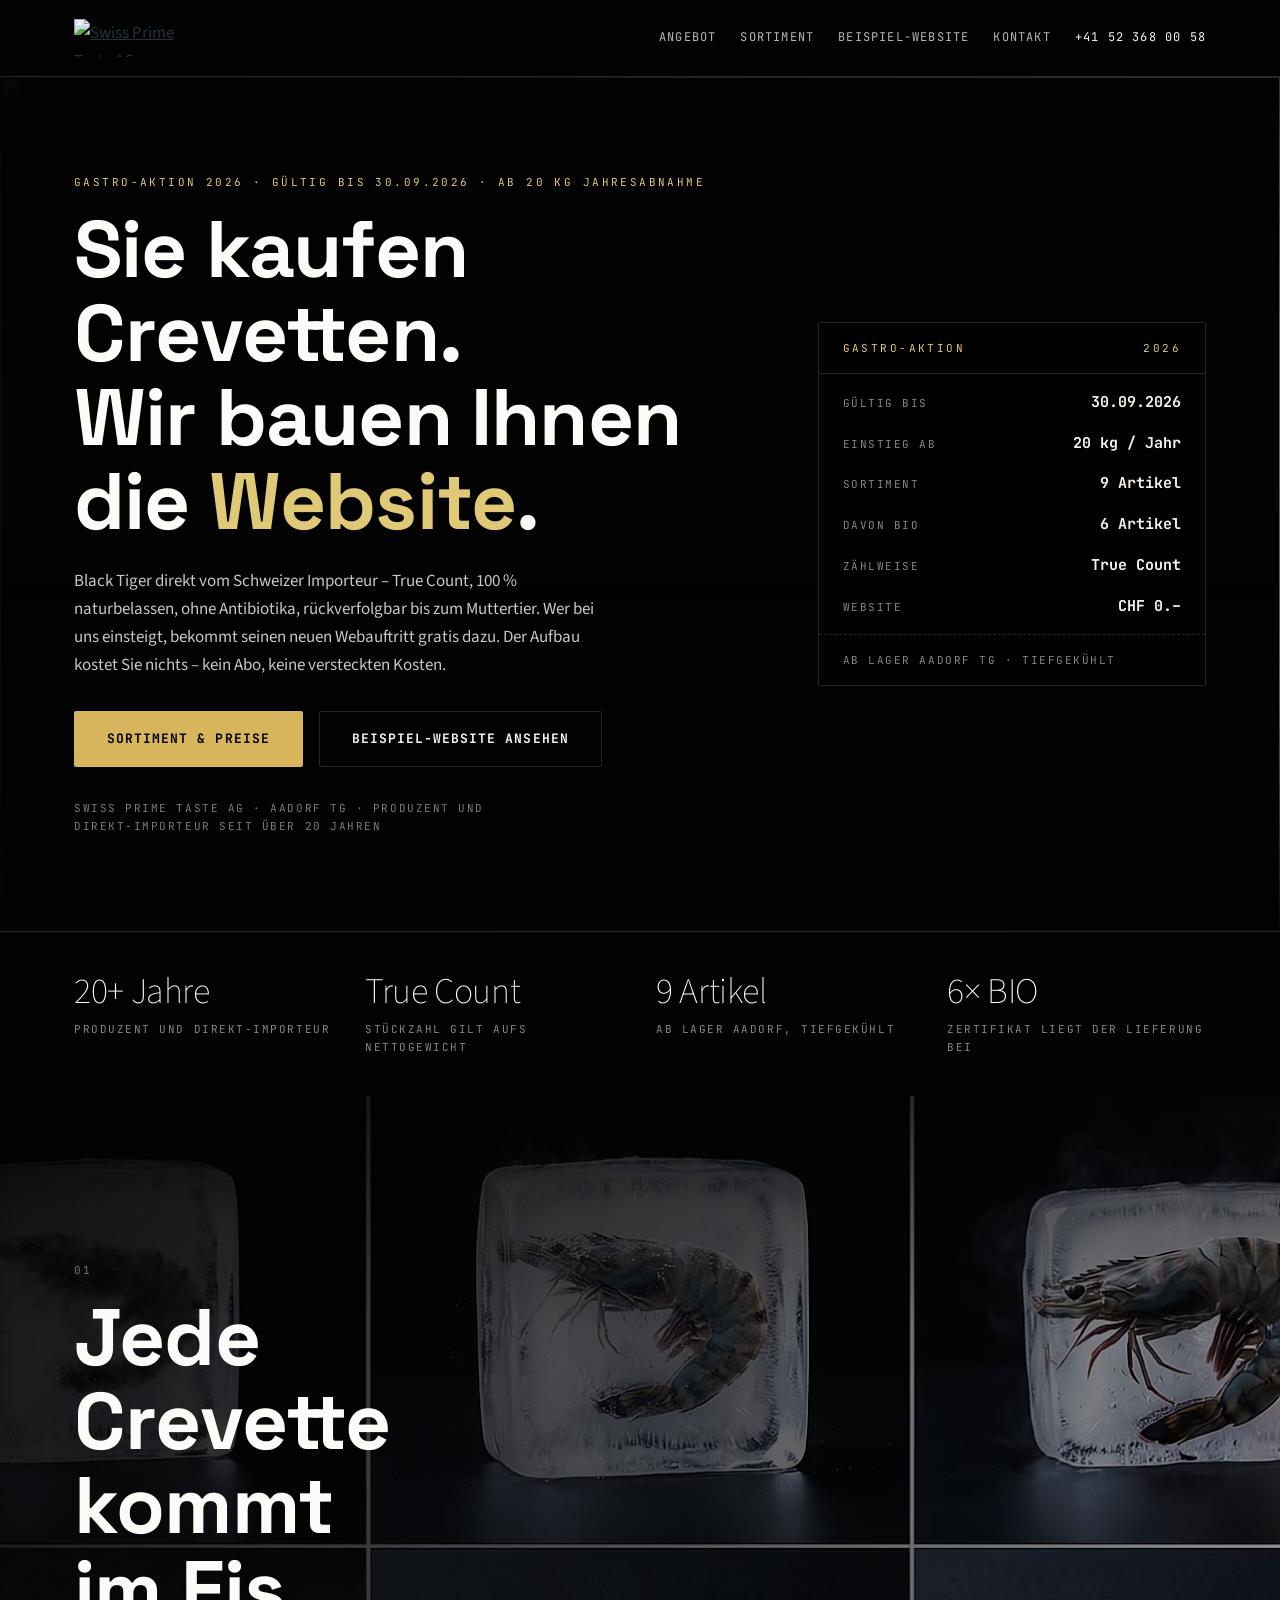
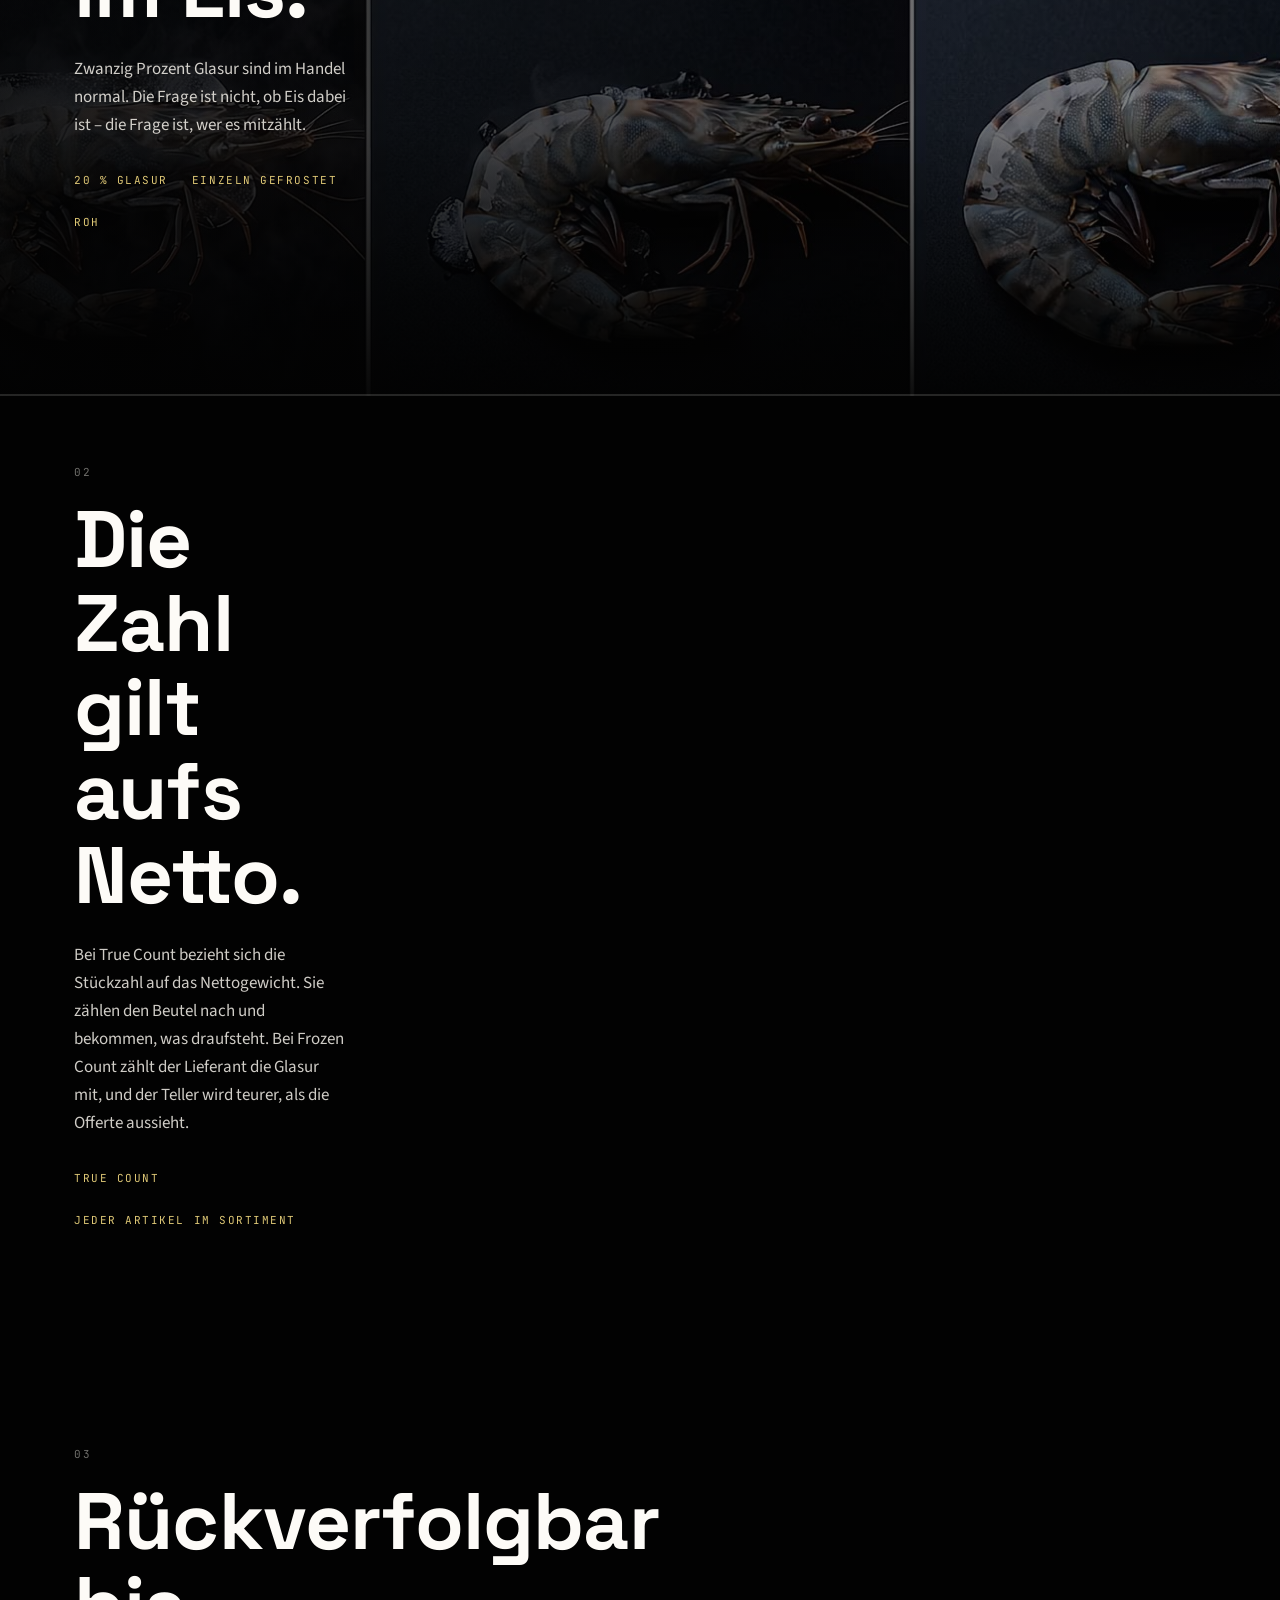
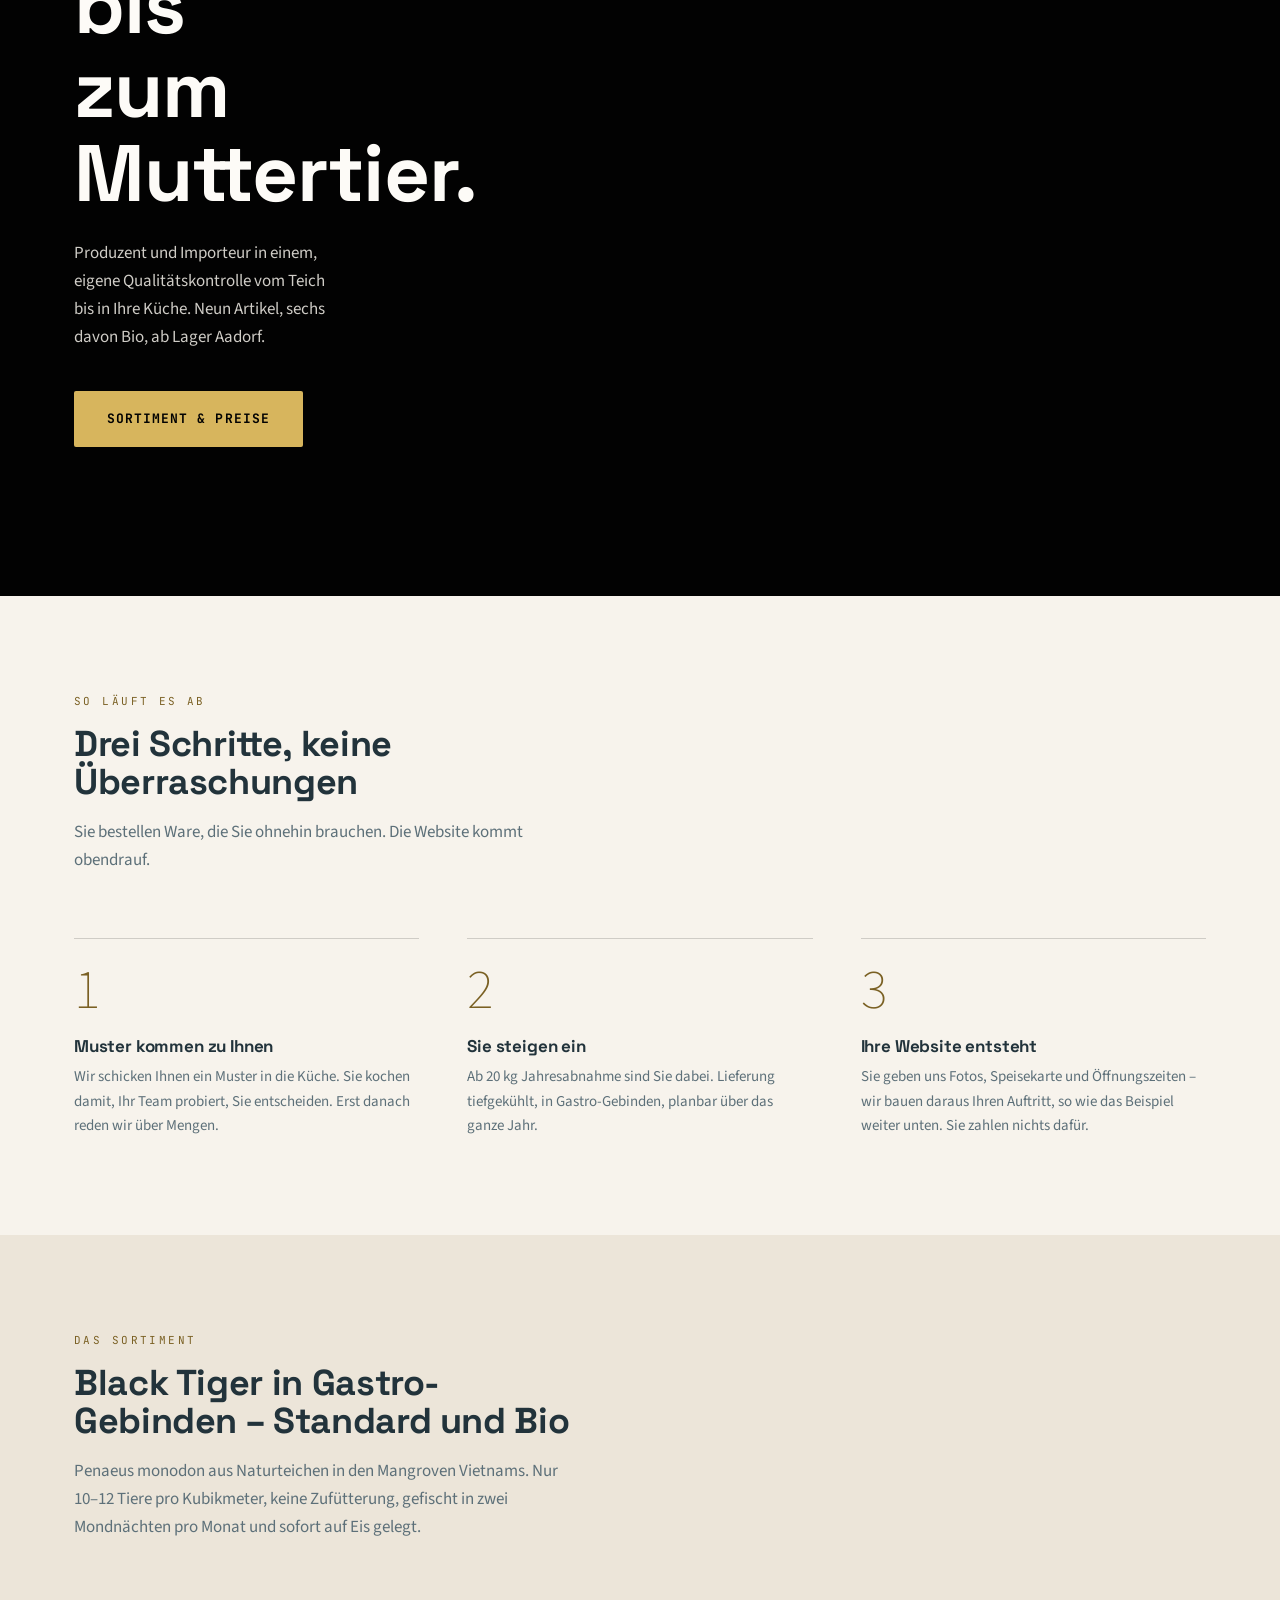
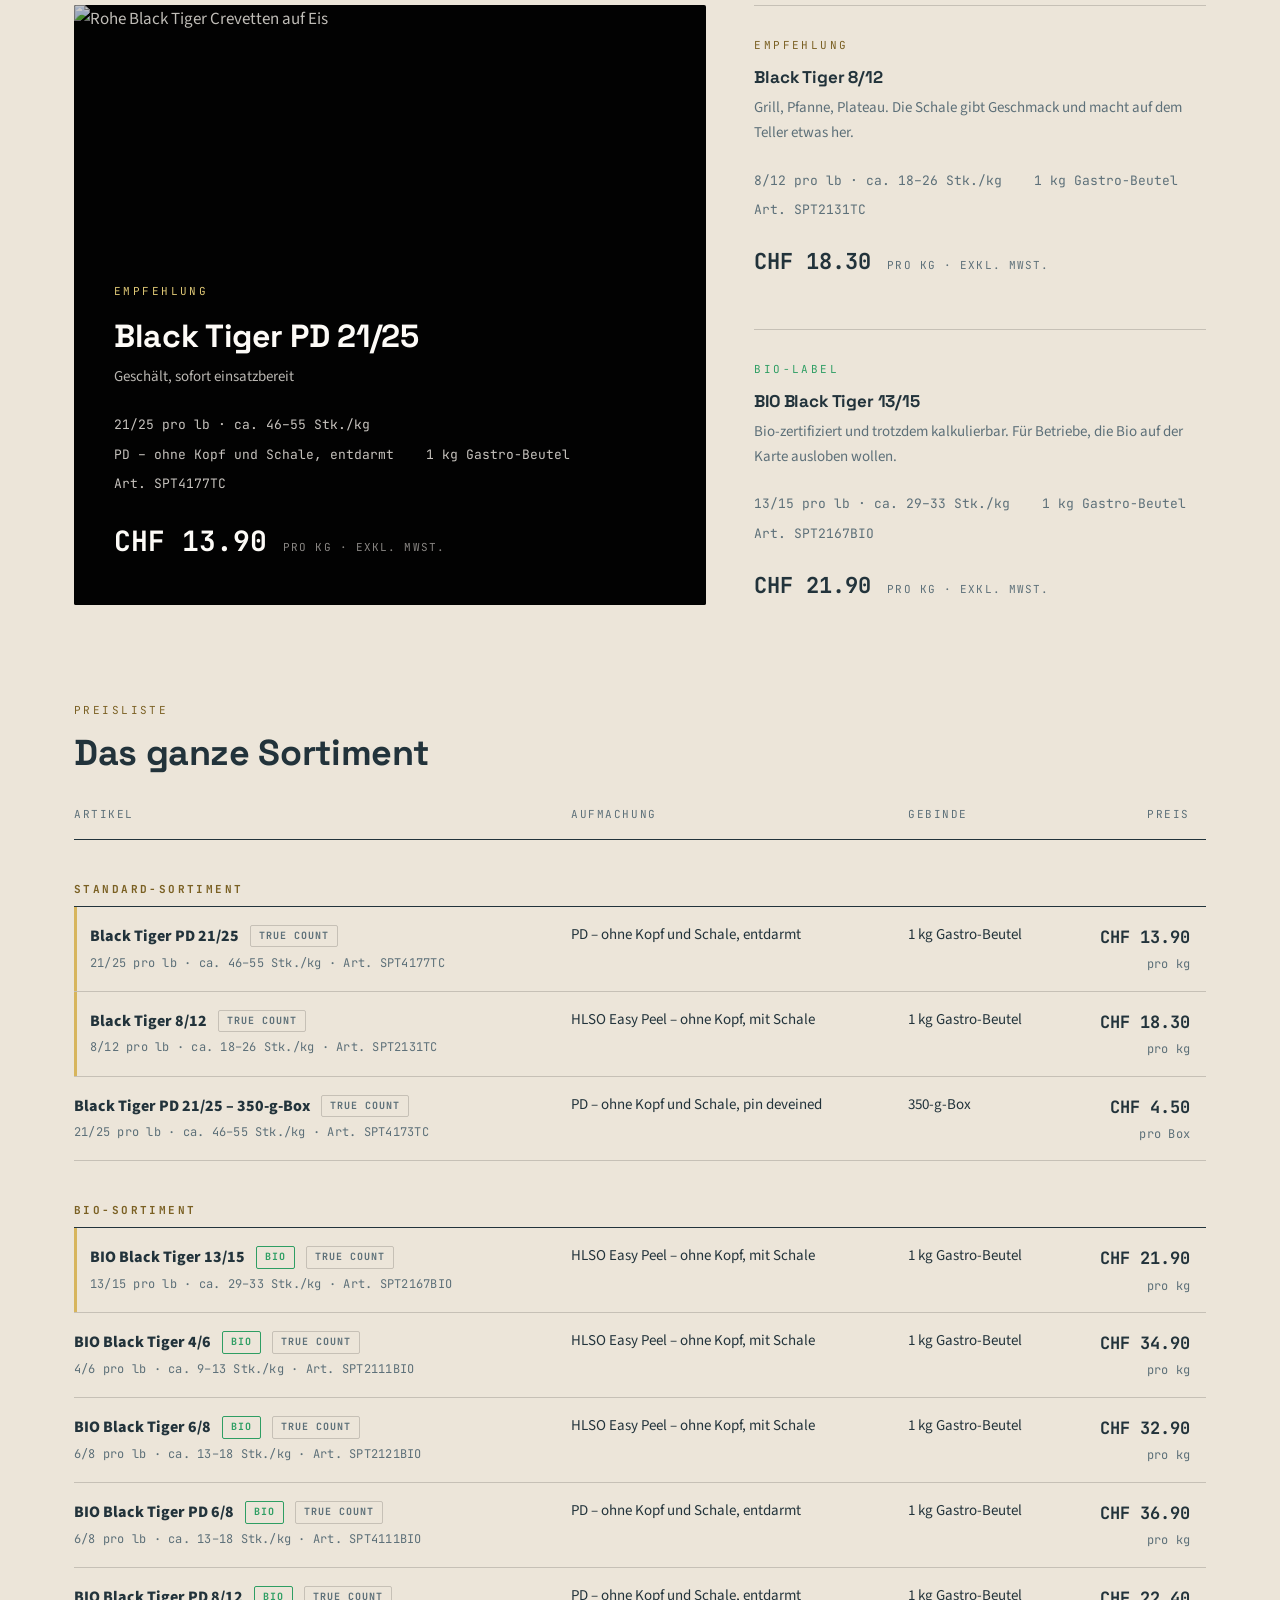
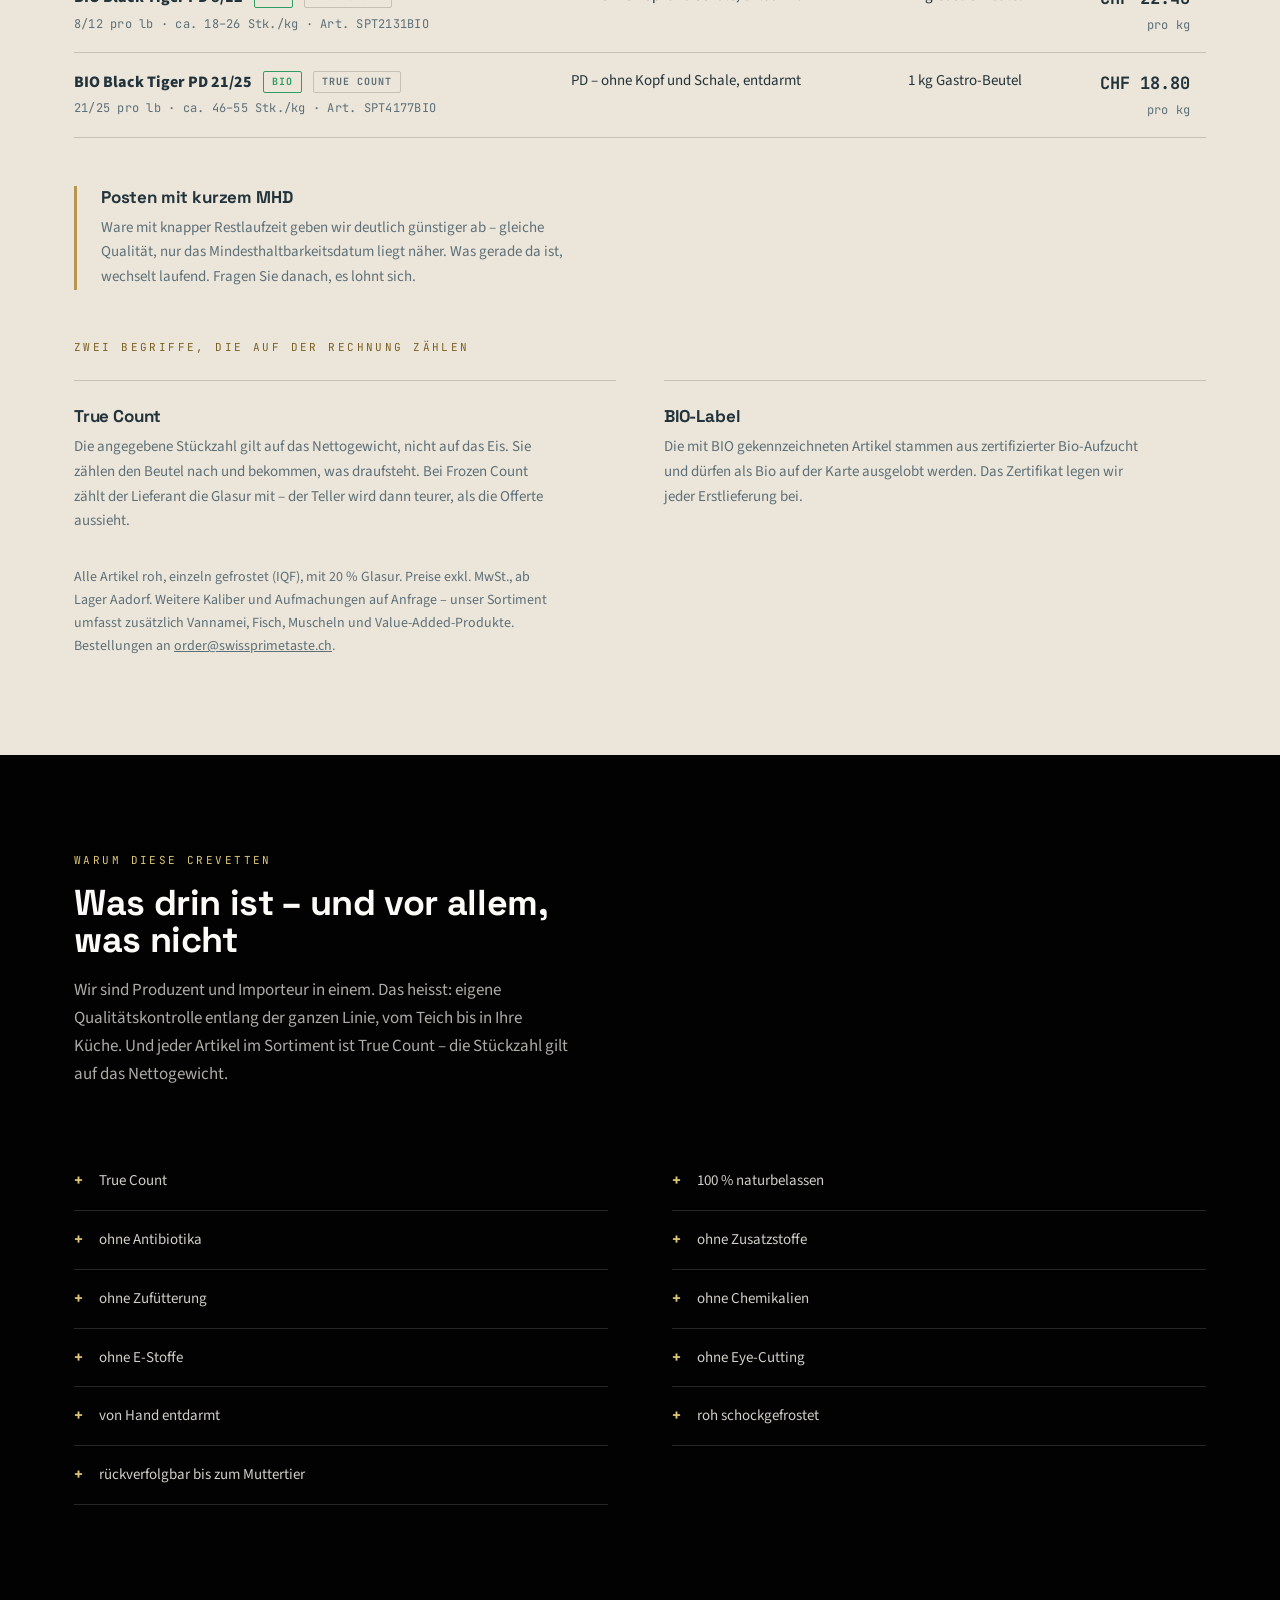
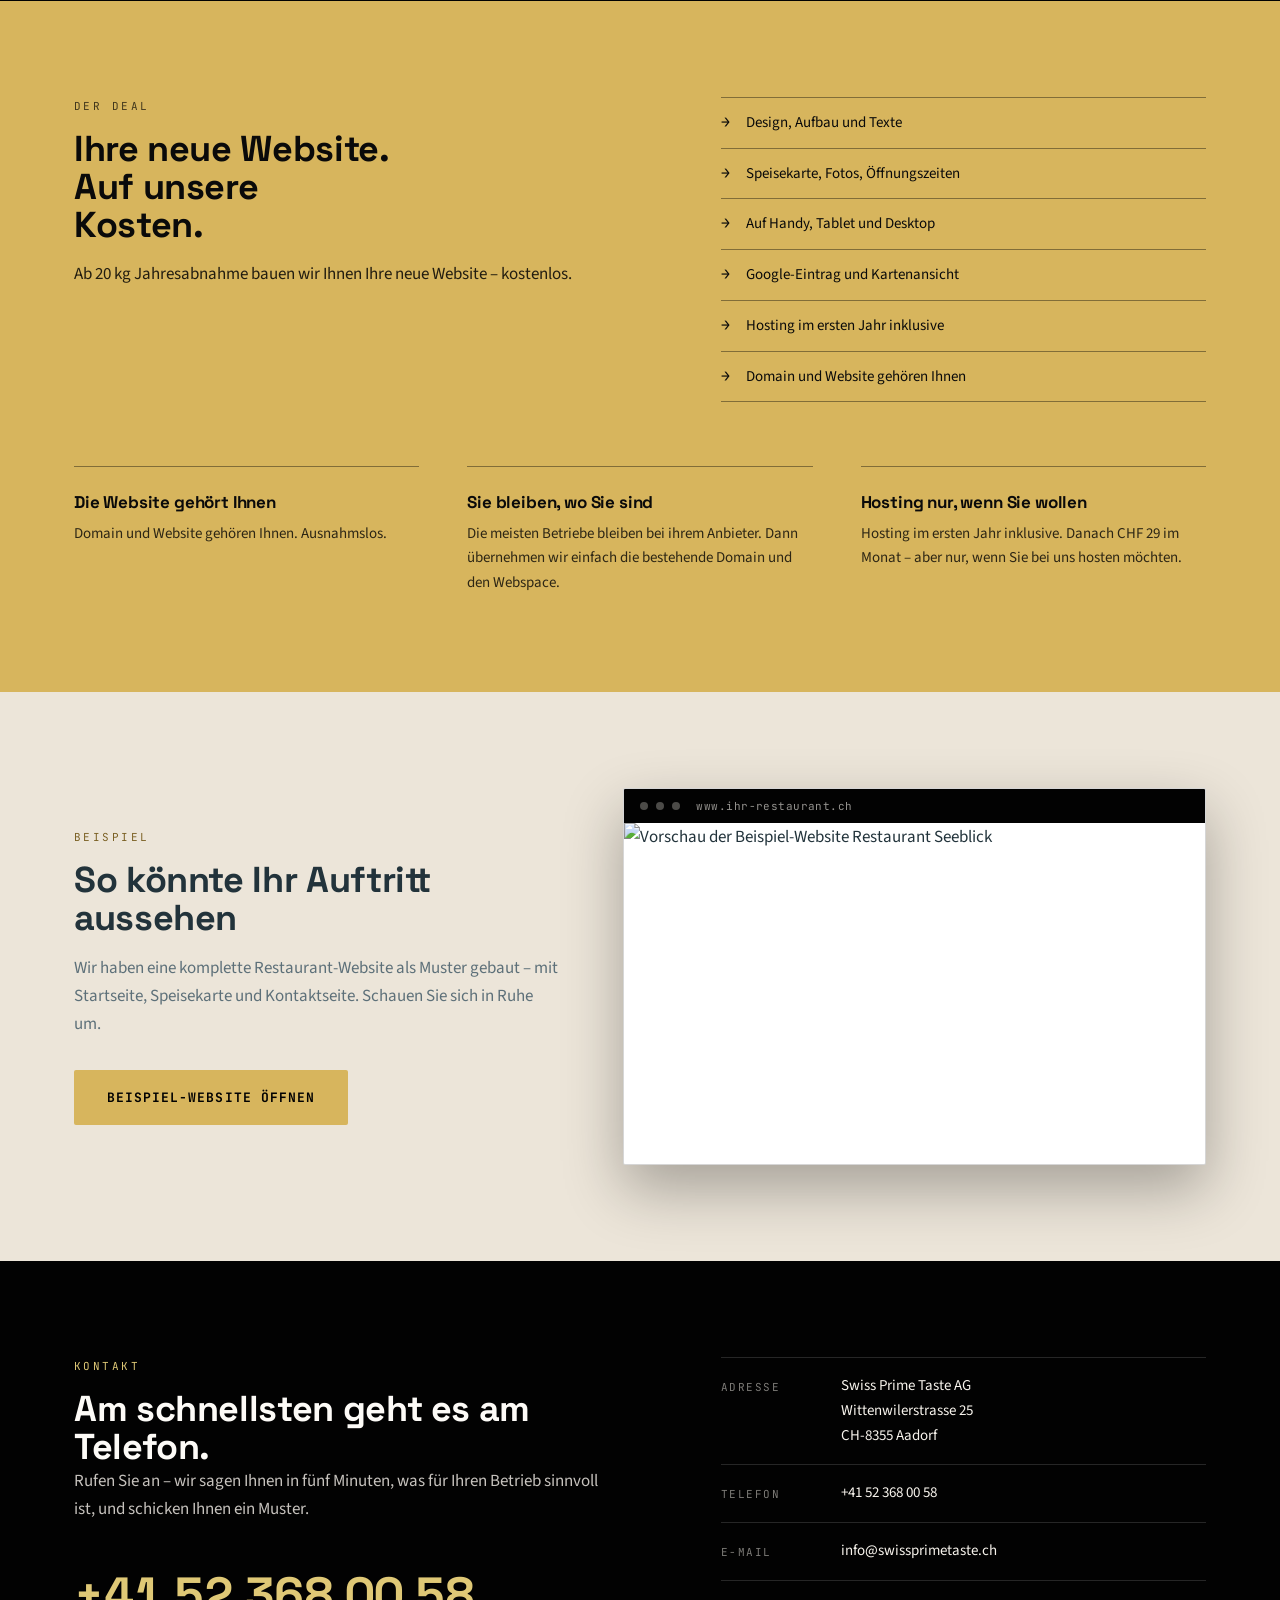
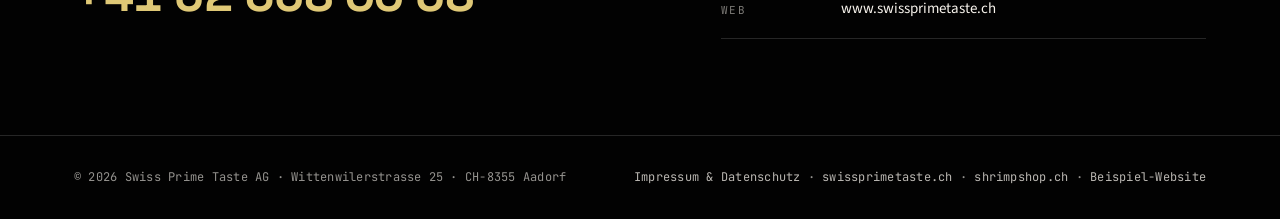
==== public/index.html @ d71657de "Landingpage: Scroll-Film statt eigener Unterseite Der Film gehoert in die Aktionsseite, nicht auf ei" ====
<!DOCTYPE html>
<html lang="de-CH">
<head>
<meta charset="utf-8">
<meta name="viewport" content="width=device-width, initial-scale=1">
<title>Black Tiger für die Gastronomie – und Ihre neue Website gratis dazu | Swiss Prime Taste AG</title>
<meta name="description" content="Black Tiger Crevetten für Restaurants, Hotels und Gastrobetriebe – True Count, Bio-Sortiment, direkt vom Schweizer Importeur. Wer bei uns kauft, bekommt seine neue Website geschenkt. Swiss Prime Taste AG, Aadorf.">
<meta name="robots" content="index,follow">
<link rel="canonical" href="https://www.spoti.ch/">
<meta property="og:title" content="Black Tiger für die Gastronomie – Website gratis dazu">
<meta property="og:description" content="Crevetten direkt vom Importeur. Wer kauft, bekommt seine neue Website geschenkt.">
<meta property="og:type" content="website">
<meta property="og:url" content="https://www.spoti.ch/">
<link rel="icon" href="assets/img/favicon.svg" type="image/svg+xml">
<link rel="preconnect" href="https://fonts.googleapis.com">
<link rel="preconnect" href="https://fonts.gstatic.com" crossorigin>
<link rel="stylesheet" href="https://fonts.googleapis.com/css2?family=JetBrains+Mono:wght@400;700&amp;family=Source+Sans+3:wght@200;400;800&amp;family=Space+Grotesk:wght@700&amp;display=swap">
<link rel="stylesheet" href="assets/css/style.css">
<link rel="stylesheet" href="assets/css/film.css">
</head>
<body>

<header class="kopf">
  <div class="kopf__inner">
    <a class="kopf__marke" href="#top">
      <img src="assets/img/logo-hell.png" alt="Swiss Prime Taste AG" width="132" height="45" style="height:38px;width:auto">
    </a>
    <nav class="kopf__nav">
      <a href="#angebot">Angebot</a>
      <a href="#sortiment">Sortiment</a>
      <a href="#beispiel">Beispiel-Website</a>
      <a href="#kontakt">Kontakt</a>
      <a class="kopf__tel" data-kontakt="telefon" href="tel:+41523680058">+41 52 368 00 58</a>
    </nav>
  </div>
</header>

<!-- ================================================================ HERO -->
<section class="hero" id="top">
  <img class="hero__bild" src="assets/img/foto-hero-grill.webp" alt="" width="1568" height="639">
  <div class="hero__schleier"></div>
  <div class="hero__inner">
    <div>
      <span class="label label--hell" id="aktion-gueltig">Gastro-Aktion 2026</span>
      <h1>Sie kaufen Crevetten.<br>Wir bauen Ihnen die <em>Website</em>.</h1>
      <p class="hero__lead">
        Black Tiger direkt vom Schweizer Importeur – True Count, 100&nbsp;% naturbelassen,
        ohne Antibiotika, rückverfolgbar bis zum Muttertier. Wer bei uns einsteigt, bekommt seinen neuen
        Webauftritt gratis dazu. Der Aufbau kostet Sie nichts – kein Abo, keine versteckten Kosten.
      </p>
      <div class="btn-reihe">
        <a class="btn btn--primaer" href="#sortiment">Sortiment &amp; Preise</a>
        <a class="btn btn--geist" href="demo/">Beispiel-Website ansehen</a>
      </div>
      <p class="hero__fuss">
        Swiss Prime Taste AG · Aadorf TG · Produzent und Direkt-Importeur seit über 20&nbsp;Jahren
      </p>
    </div>

    <aside class="etikett" aria-label="Eckdaten der Aktion">
      <div class="etikett__kopf"><span>Gastro-Aktion</span><span>2026</span></div>
      <dl>
        <div class="etikett__zeile"><dt>Gültig bis</dt><dd data-etikett="gueltig_bis">–</dd></div>
        <div class="etikett__zeile"><dt>Einstieg ab</dt><dd data-etikett="mindestmenge">–</dd></div>
        <div class="etikett__zeile"><dt>Sortiment</dt><dd data-etikett="artikel">–</dd></div>
        <div class="etikett__zeile"><dt>Davon Bio</dt><dd data-etikett="bio">–</dd></div>
        <div class="etikett__zeile"><dt>Zählweise</dt><dd>True Count</dd></div>
        <div class="etikett__zeile"><dt>Website</dt><dd>CHF 0.–</dd></div>
      </dl>
      <div class="etikett__fuss">Ab Lager Aadorf TG · Tiefgekühlt</div>
    </aside>
  </div>
</section>

<!-- ========================================================= VERTRAUEN -->
<div class="trust" aria-label="Zahlen und Fakten">
  <div class="trust__inner">
    <div class="trust__punkt"><b>20+ Jahre</b><span>Produzent und Direkt-Importeur</span></div>
    <div class="trust__punkt"><b>True Count</b><span>Stückzahl gilt aufs Nettogewicht</span></div>
    <div class="trust__punkt"><b>9 Artikel</b><span>ab Lager Aadorf, tiefgekühlt</span></div>
    <div class="trust__punkt"><b>6× BIO</b><span>Zertifikat liegt der Lieferung bei</span></div>
  </div>
</div>

<!-- ================================================================ FILM -->
<!-- Der Scroll steuert die Abspielzeit. Ohne JS und bei reduzierter
     Bewegung traegt das Standbild, die Kapitel bleiben lesbar. -->
<section class="film" id="film" data-film aria-label="Warum die Glasur auf die Rechnung gehört">

  <div class="film__buehne">
    <img class="film__standbild" src="assets/img/bt-film-poster.jpg" alt="" width="1600" height="906">
    <video class="film__video" data-film-video
           poster="assets/img/bt-film-poster.jpg"
           data-quelle-breit="assets/video/bt-film.mp4"
           data-quelle-schmal="assets/video/bt-film-mobil.mp4"
           muted playsinline preload="auto" aria-hidden="true"></video>
    <div class="film__schleier"></div>
    <div class="film__fortschritt" data-film-fortschritt aria-hidden="true"><span></span></div>
  </div>

  <div class="film__kapitel-liste">

    <article class="film__kapitel">
      <div class="film__kapitel-inhalt">
        <div class="film__kapitel-text">
          <span class="film__nr">01</span>
          <h2>Jede Crevette kommt im Eis.</h2>
          <p>Zwanzig Prozent Glasur sind im Handel normal. Die Frage ist nicht,
             ob Eis dabei ist – die Frage ist, wer es mitzählt.</p>
          <ul class="film__belege">
            <li>20 % Glasur</li>
            <li>Einzeln gefrostet</li>
            <li>Roh</li>
          </ul>
        </div>
      </div>
    </article>

    <article class="film__kapitel">
      <div class="film__kapitel-inhalt">
        <div class="film__kapitel-text">
          <span class="film__nr">02</span>
          <h2>Die Zahl gilt aufs Netto.</h2>
          <p>Bei True Count bezieht sich die Stückzahl auf das Nettogewicht.
             Sie zählen den Beutel nach und bekommen, was draufsteht. Bei Frozen
             Count zählt der Lieferant die Glasur mit, und der Teller wird
             teurer, als die Offerte aussieht.</p>
          <ul class="film__belege">
            <li>True Count</li>
            <li>Jeder Artikel im Sortiment</li>
          </ul>
        </div>
      </div>
    </article>

    <article class="film__kapitel">
      <div class="film__kapitel-inhalt">
        <div class="film__kapitel-text">
          <span class="film__nr">03</span>
          <h2>Rückverfolgbar bis zum Muttertier.</h2>
          <p>Produzent und Importeur in einem, eigene Qualitätskontrolle vom
             Teich bis in Ihre Küche. Neun Artikel, sechs davon Bio, ab Lager
             Aadorf.</p>
          <div class="film__abbinder">
            <a class="btn btn--primaer" href="#sortiment">Sortiment &amp; Preise</a>
          </div>
        </div>
      </div>
    </article>

  </div>
</section>

<!-- ============================================================== ABLAUF -->
<section class="sek" id="angebot">
  <div class="wrap">
    <div class="sek__kopf">
      <span class="label">So läuft es ab</span>
      <h2>Drei Schritte, keine Überraschungen</h2>
      <p>Sie bestellen Ware, die Sie ohnehin brauchen. Die Website kommt obendrauf.</p>
    </div>

    <div class="schritte zeig">
      <article class="schritt">
        <span class="schritt__nr">1</span>
        <h3>Muster kommen zu Ihnen</h3>
        <p>Wir schicken Ihnen ein Muster in die Küche. Sie kochen damit, Ihr Team probiert,
           Sie entscheiden. Erst danach reden wir über Mengen.</p>
      </article>
      <article class="schritt">
        <span class="schritt__nr">2</span>
        <h3>Sie steigen ein</h3>
        <p>Ab 20 kg Jahresabnahme sind Sie dabei. Lieferung tiefgekühlt,
           in Gastro-Gebinden, planbar über das ganze Jahr.</p>
      </article>
      <article class="schritt">
        <span class="schritt__nr">3</span>
        <h3>Ihre Website entsteht</h3>
        <p>Sie geben uns Fotos, Speisekarte und Öffnungszeiten – wir bauen daraus
           Ihren Auftritt, so wie das Beispiel weiter unten. Sie zahlen nichts dafür.</p>
      </article>
    </div>
  </div>
</section>

<!-- =========================================================== SORTIMENT -->
<section class="sek sek--creme" id="sortiment">
  <div class="wrap">
    <div class="sek__kopf">
      <span class="label">Das Sortiment</span>
      <h2>Black Tiger in Gastro-Gebinden – Standard und Bio</h2>
      <p>Penaeus monodon aus Naturteichen in den Mangroven Vietnams. Nur 10–12 Tiere pro
         Kubikmeter, keine Zufütterung, gefischt in zwei Mondnächten pro Monat und sofort
         auf Eis gelegt.</p>
    </div>

    <div class="preis-warnung" id="preis-warnung" hidden></div>

    <div class="emp zeig" id="produkt-karten"></div>

    <div class="sek__kopf" style="margin-bottom:32px">
      <span class="label">Preisliste</span>
      <h2>Das ganze Sortiment</h2>
    </div>

    <div class="liste-huelle zeig">
      <table class="liste" id="preisliste"></table>
    </div>

    <div class="restposten" id="restposten" hidden></div>

    <div id="erklaerungen" style="margin-top:48px">
      <span class="label">Zwei Begriffe, die auf der Rechnung zählen</span>
      <div class="erklaerungen zeig" id="erklaerungen-inhalt"></div>
    </div>

    <p class="klein" style="margin-top:32px;color:var(--text-hell)">
      <span data-kondition="glasur">Alle Artikel roh, einzeln gefrostet (IQF), mit 20 % Glasur.</span>
      Preise exkl. MwSt., ab Lager Aadorf. Weitere Kaliber und Aufmachungen auf Anfrage –
      unser Sortiment umfasst zusätzlich Vannamei, Fisch, Muscheln und Value-Added-Produkte.
      Bestellungen an <a data-kontakt="bestellung" href="mailto:order@swissprimetaste.ch">order@swissprimetaste.ch</a>.
    </p>
  </div>
</section>

<!-- ============================================================ QUALITÄT -->
<section class="sek sek--dunkel">
  <div class="wrap">
    <div class="sek__kopf">
      <span class="label label--hell">Warum diese Crevetten</span>
      <h2>Was drin ist – und vor allem, was nicht</h2>
      <p>Wir sind Produzent und Importeur in einem. Das heisst: eigene Qualitätskontrolle
         entlang der ganzen Linie, vom Teich bis in Ihre Küche. Und jeder Artikel im
         Sortiment ist True Count – die Stückzahl gilt auf das Nettogewicht.</p>
    </div>
    <ul class="merkmale" id="merkmale"></ul>
  </div>
</section>

<!-- ================================================================ DEAL -->
<section class="sek sek--deal">
  <div class="wrap">
    <div class="deal zeig">
      <div>
        <span class="label">Der Deal</span>
        <h2>Ihre neue Website. Auf unsere Kosten.</h2>
        <p id="deal-text">Ab 20 kg Jahresabnahme bauen wir Ihnen Ihre neue Website – kostenlos.</p>
      </div>
      <ul class="deal__liste">
        <li>Design, Aufbau und Texte</li>
        <li>Speisekarte, Fotos, Öffnungszeiten</li>
        <li>Auf Handy, Tablet und Desktop</li>
        <li>Google-Eintrag und Kartenansicht</li>
        <li>Hosting im ersten Jahr inklusive</li>
        <li>Domain und Website gehören Ihnen</li>
      </ul>
    </div>

    <div class="konditionen zeig">
      <div>
        <h3>Die Website gehört Ihnen</h3>
        <p data-kondition="eigentum">Domain und Website gehören Ihnen. Ausnahmslos.</p>
      </div>
      <div>
        <h3>Sie bleiben, wo Sie sind</h3>
        <p data-kondition="bestehend">Die meisten Betriebe bleiben bei ihrem Anbieter. Dann
           übernehmen wir einfach die bestehende Domain und den Webspace.</p>
      </div>
      <div>
        <h3>Hosting nur, wenn Sie wollen</h3>
        <p data-kondition="hosting">Hosting im ersten Jahr inklusive. Danach CHF 29 im Monat –
           aber nur, wenn Sie bei uns hosten möchten.</p>
      </div>
    </div>
  </div>
</section>

<!-- ============================================================ BEISPIEL -->
<section class="sek sek--creme" id="beispiel">
  <div class="wrap">
    <div class="demo-cta zeig">
      <div class="demo-cta__text">
        <span class="label">Beispiel</span>
        <h2>So könnte Ihr Auftritt aussehen</h2>
        <p>Wir haben eine komplette Restaurant-Website als Muster gebaut – mit Startseite,
           Speisekarte und Kontaktseite. Schauen Sie sich in Ruhe um.</p>
        <div class="btn-reihe">
          <a class="btn btn--primaer" href="demo/">Beispiel-Website öffnen</a>
        </div>
      </div>
      <div class="browser">
        <div class="browser__leiste">
          <span class="browser__punkt"></span>
          <span class="browser__punkt"></span>
          <span class="browser__punkt"></span>
          <span class="browser__url">www.ihr-restaurant.ch</span>
        </div>
        <img class="browser__bild" src="assets/img/demo-vorschau.webp" alt="Vorschau der Beispiel-Website Restaurant Seeblick" width="900" height="529">
      </div>
    </div>
  </div>
</section>

<!-- ============================================================= KONTAKT -->
<section class="sek sek--dunkel" id="kontakt">
  <div class="wrap">
    <div class="kontakt">
      <div>
        <span class="label label--hell">Kontakt</span>
        <h2>Am schnellsten geht es am Telefon.</h2>
        <p>Rufen Sie an – wir sagen Ihnen in fünf Minuten, was für Ihren Betrieb sinnvoll ist,
           und schicken Ihnen ein Muster.</p>
        <a class="tel-gross" data-kontakt="telefon" href="tel:+41523680058">+41 52 368 00 58</a>
      </div>
      <dl>
        <div class="kontakt__zeile">
          <dt>Adresse</dt>
          <dd data-kontakt="adresse">Swiss Prime Taste AG<br>Wittenwilerstrasse 25<br>CH-8355 Aadorf</dd>
        </div>
        <div class="kontakt__zeile">
          <dt>Telefon</dt>
          <dd><a data-kontakt="telefon" href="tel:+41523680058">+41 52 368 00 58</a></dd>
        </div>
        <div class="kontakt__zeile">
          <dt>E-Mail</dt>
          <dd><a data-kontakt="email" href="mailto:info@swissprimetaste.ch">info@swissprimetaste.ch</a></dd>
        </div>
        <div class="kontakt__zeile">
          <dt>Web</dt>
          <dd><a href="https://www.swissprimetaste.ch">www.swissprimetaste.ch</a></dd>
        </div>
      </dl>
    </div>
  </div>
</section>

<footer class="fuss">
  <div class="fuss__inner">
    <span>&copy; <span id="jahr">2026</span> Swiss Prime Taste AG · Wittenwilerstrasse 25 · CH-8355 Aadorf</span>
    <span>
      <a href="impressum.html">Impressum &amp; Datenschutz</a> ·
      <a href="https://www.swissprimetaste.ch">swissprimetaste.ch</a> ·
      <a href="https://www.shrimpshop.ch">shrimpshop.ch</a> ·
      <a href="demo/">Beispiel-Website</a>
    </span>
  </div>
</footer>

<script src="daten/produkte.js"></script>
<script src="assets/js/seite.js"></script>
<script src="assets/js/film.js"></script>
</body>
</html>
---- public/assets/css/style.css ----
/* ==========================================================================
   spoti.ch — Swiss Prime Taste AG
   Richtung: technisch-editorial. Preisblatt als Held, Hierarchie aus
   Typografie und Raum, nicht aus Kästen. Regeln: DESIGN.md.
   ========================================================================== */

:root{
  /* Farbe — eine Dominante, ein Akzent (DESIGN.md §3) */
  --tief:#020202;
  --tief-2:#101010;
  --tief-3:#1b1b1b;
  --koralle:#d7b55d;      /* CI-Gold (shrimpshop.ch Button) */
  --koralle-hell:#dfc876; /* CI-Gold hell */
  --akzent-tinte:#7a6023; /* Gold, abgedunkelt fuer Text auf hellem Grund */
  --creme:#f7f3ec;
  --creme-2:#ece5d9;
  --text:#22333b;
  --text-hell:#5d7079;
  --linie:rgba(255,255,255,.14);
  --linie-dunkel:rgba(2,2,2,.16);
  /* semantisch, keine Palette: */
  --bio:#2e9e63;      /* CI-Organic-Gruen, abgedunkelt fuer hellen Grund */
  --bio-hell:#60e098; /* CI-Organic-Gruen (shrimpshop.ch) auf dunklem Grund */
  --gold:#b5964e;     /* Hinweisrand */

  /* Schrift (DESIGN.md §2) */
  --schrift:"Source Sans 3","Helvetica Neue",sans-serif;
  --display:"Space Grotesk","Helvetica Neue",sans-serif;
  --mono:"JetBrains Mono",ui-monospace,monospace;

  /* Typo-Skala — 4 Stufen, ~3×-Sprünge (DESIGN.md §4) */
  --t-hero:clamp(2.75rem,6.5vw,5rem);
  --t-sektion:clamp(1.75rem,3.5vw,2.25rem);
  --t-body:1.0625rem;
  --t-meta:.6875rem;

  /* Bewegung (DESIGN.md §6) */
  --ease-out:cubic-bezier(.23,1,.32,1);
  --ease-in-out:cubic-bezier(.77,0,.175,1);

  --max:1180px;
  --radius:2px;
}

/* ------------------------------------------------------------ Grundlagen */
*,*::before,*::after{box-sizing:border-box}
html{scroll-behavior:smooth}
/* Anker springen sonst unter den fixen Kopfbalken */
[id]{scroll-margin-top:88px}
body{
  margin:0;
  font-family:var(--schrift);
  font-size:var(--t-body);
  font-weight:400;
  line-height:1.65;
  color:var(--text);
  background:var(--creme);
  -webkit-font-smoothing:antialiased;
  text-rendering:optimizeLegibility;
}
img{display:block;max-width:100%}
a{color:inherit}
a:focus-visible,button:focus-visible,.btn:focus-visible{
  outline:3px solid var(--koralle);outline-offset:3px;border-radius:var(--radius)
}
::selection{background:var(--koralle);color:#020202}

h1,h2,h3{font-family:var(--display);font-weight:700;line-height:1.05;letter-spacing:-.01em;margin:0}
h1{font-size:var(--t-hero)}
h2{font-size:var(--t-sektion)}
h3{font-size:var(--t-body);line-height:1.3}
p{margin:0;max-width:68ch}

.wrap{max-width:var(--max);margin:0 auto;padding:0 24px}
.klein{font-size:.875rem}
.mitte{text-align:center}

/* Zahlen, Artikelnummern, Preise: immer Mono, immer tabellarisch */
.mono{font-family:var(--mono);font-variant-numeric:tabular-nums}

/* Eyebrow — Mono-Zeile statt Pille */
.label{
  display:block;
  font-family:var(--mono);
  font-size:var(--t-meta);
  font-weight:400;
  letter-spacing:.22em;
  text-transform:uppercase;
  color:var(--akzent-tinte);
  margin:0 0 16px;
}
.label--hell{color:var(--koralle-hell)}

/* --------------------------------------------------------------- Buttons */
.btn{
  display:inline-block;
  font-family:var(--mono);
  font-size:.8125rem;
  font-weight:700;
  letter-spacing:.08em;
  text-transform:uppercase;
  text-decoration:none;
  padding:16px 32px;
  border-radius:var(--radius);
  border:1px solid transparent;
  cursor:pointer;
  transition:transform 160ms var(--ease-out),background 200ms ease,
             color 200ms ease,border-color 200ms ease;
}
.btn:active{transform:scale(.97)}
.btn--primaer{background:var(--koralle);color:#020202}
.btn--geist{border-color:var(--linie);color:var(--creme)}
.btn--dunkel{background:var(--tief);color:var(--creme)}
@media(hover:hover) and (pointer:fine){
  .btn:hover{text-decoration:none;transform:translateY(-2px)}
  .btn:hover:active{transform:translateY(-1px) scale(.98)}
  .btn--primaer:hover{background:var(--koralle-hell)}
  .btn--geist:hover{border-color:var(--creme);background:rgba(255,255,255,.06)}
  .btn--dunkel:hover{background:var(--tief-3)}
}
.btn-reihe{display:flex;flex-wrap:wrap;gap:16px;margin-top:32px}

/* ------------------------------------------------------------------ Kopf */
.kopf{
  position:sticky;top:0;z-index:40;
  background:var(--tief);
  border-bottom:1px solid var(--linie);
}
.kopf__inner{
  max-width:var(--max);margin:0 auto;padding:16px 24px;
  display:flex;align-items:center;justify-content:space-between;gap:24px;
}
.kopf__marke{display:flex;align-items:center;min-height:44px}
.kopf__nav{display:flex;align-items:center;gap:24px;flex-wrap:wrap}
.kopf__nav a{
  color:var(--creme);text-decoration:none;
  font-family:var(--mono);font-size:.75rem;font-weight:400;
  letter-spacing:.1em;text-transform:uppercase;
  padding:8px 0;min-height:44px;display:inline-flex;align-items:center;
}
.kopf__nav a:not(.kopf__tel){opacity:.75;transition:opacity 200ms ease}
@media(hover:hover) and (pointer:fine){
  .kopf__nav a:not(.kopf__tel):hover{opacity:1}
}
.kopf__tel{color:var(--koralle-hell);font-weight:700}

/* ------------------------------------------------------------------ Hero */
.hero{position:relative;background:var(--tief);color:var(--creme);overflow:hidden}
.hero__bild{
  position:absolute;inset:0;width:100%;height:100%;
  object-fit:cover;object-position:center 62%;
}
.hero__schleier{
  position:absolute;inset:0;
  background:
    linear-gradient(to bottom,rgba(2,2,2,.62) 0,rgba(2,2,2,.18) 30%,rgba(2,2,2,.28) 72%,rgba(2,2,2,.96) 100%),
    linear-gradient(98deg,rgba(2,2,2,.94) 0,rgba(2,2,2,.86) 30%,rgba(2,2,2,.5) 58%,rgba(2,2,2,.32) 100%);
}
.hero__inner{
  position:relative;
  max-width:var(--max);margin:0 auto;padding:96px 24px;
  display:grid;grid-template-columns:minmax(0,7fr) minmax(0,4fr);
  gap:64px;align-items:center;
}
.hero h1{color:#fdfbf7;max-width:14ch}
.hero h1 em{font-style:normal;color:var(--koralle-hell)}
.hero__lead{margin-top:24px;font-size:var(--t-body);color:rgba(247,243,236,.82)}
.hero__fuss{
  margin-top:32px;font-family:var(--mono);font-size:var(--t-meta);
  letter-spacing:.14em;text-transform:uppercase;color:rgba(247,243,236,.5);
}

/* Spezifikations-Etikett: Fakten wie auf einem Frachtlabel */
.etikett{
  font-family:var(--mono);
  border:1px solid var(--linie);
  border-radius:var(--radius);
  background:rgba(2,2,2,.9);
}
.etikett__kopf{
  padding:16px 24px;
  border-bottom:1px solid var(--linie);
  font-size:var(--t-meta);letter-spacing:.22em;text-transform:uppercase;
  color:var(--koralle-hell);
  display:flex;justify-content:space-between;gap:16px;
}
.etikett dl{margin:0;padding:8px 0}
.etikett__zeile{
  display:flex;justify-content:space-between;align-items:baseline;
  gap:24px;padding:8px 24px;
}
.etikett dt{
  font-size:var(--t-meta);letter-spacing:.14em;text-transform:uppercase;
  color:rgba(247,243,236,.55);
}
.etikett dd{
  margin:0;
  font-size:.9375rem;font-weight:700;color:var(--creme);
  font-variant-numeric:tabular-nums;text-align:right;
}
.etikett__fuss{
  padding:16px 24px;border-top:1px dashed var(--linie);
  font-size:var(--t-meta);letter-spacing:.14em;text-transform:uppercase;
  color:rgba(247,243,236,.55);
}

/* ------------------------------------------------------------- Vertrauen */
.trust{background:var(--tief);border-top:1px solid var(--linie);color:var(--creme)}
.trust__inner{
  max-width:var(--max);margin:0 auto;padding:40px 24px;
  display:grid;grid-template-columns:repeat(4,1fr);gap:32px;
}
.trust__punkt b{
  display:block;
  font-family:var(--schrift);font-weight:200;
  font-size:2.25rem;line-height:1.1;letter-spacing:-.01em;
  color:#fdfbf7;font-variant-numeric:tabular-nums;
}
.trust__punkt span{
  display:block;margin-top:8px;
  font-family:var(--mono);font-size:var(--t-meta);
  letter-spacing:.14em;text-transform:uppercase;
  color:rgba(247,243,236,.55);
}

/* ------------------------------------------------------------- Sektionen */
.sek{padding:96px 0}
.sek--creme{background:var(--creme-2)}
.sek--dunkel{background:var(--tief);color:var(--creme)}
.sek--dunkel h2{color:#fdfbf7}
.sek--dunkel p{color:rgba(247,243,236,.8)}
.sek__kopf{max-width:62ch;margin-bottom:64px}
.sek__kopf p{margin-top:16px;color:var(--text-hell)}
.sek--dunkel .sek__kopf p{color:rgba(247,243,236,.7)}

/* ---------------------------------------------------------------- Ablauf */
.schritte{display:grid;grid-template-columns:repeat(3,1fr);gap:48px}
.schritt{border-top:1px solid var(--linie-dunkel);padding-top:24px}
.schritt__nr{
  display:block;
  font-family:var(--schrift);font-weight:200;
  font-size:3.5rem;line-height:1;
  color:var(--akzent-tinte);
  font-variant-numeric:tabular-nums;
}
.schritt h3{margin:16px 0 8px}
.schritt p{font-size:.9375rem;color:var(--text-hell)}

/* ------------------------------------------- Empfehlungen: 1 gross + 2 --- */
.emp{display:grid;grid-template-columns:minmax(0,7fr) minmax(0,5fr);gap:48px;margin-bottom:96px}
.emp__haupt{
  background:var(--tief);color:var(--creme);
  border-radius:var(--radius);
  display:flex;flex-direction:column;justify-content:flex-end;
  padding:40px;min-height:480px;position:relative;overflow:hidden;
}
.emp__haupt-bild{
  position:absolute;inset:0;width:100%;height:100%;
  object-fit:cover;opacity:.92;
}
.emp__haupt-schleier{
  position:absolute;inset:0;
  background:linear-gradient(to top,rgba(2,2,2,.92) 0,rgba(2,2,2,.35) 55%,rgba(2,2,2,.15) 100%);
}
.emp__haupt > :not(.emp__haupt-bild):not(.emp__haupt-schleier){position:relative}
.emp__flagge{
  font-family:var(--mono);font-size:var(--t-meta);font-weight:400;
  letter-spacing:.22em;text-transform:uppercase;color:var(--koralle-hell);
}
.emp__haupt h3{
  font-size:clamp(1.5rem,3vw,2rem);margin-top:16px;color:#fdfbf7;
}
.emp__unter{margin-top:8px;color:rgba(247,243,236,.75);font-size:.9375rem}
.emp__zahlen{
  margin-top:24px;display:flex;flex-wrap:wrap;gap:8px 32px;
  font-family:var(--mono);font-size:.8125rem;color:rgba(247,243,236,.8);
  font-variant-numeric:tabular-nums;
}
.emp__preis{margin-top:24px;display:flex;align-items:baseline;gap:16px}
.emp__preis b{
  font-family:var(--mono);font-weight:700;font-size:1.75rem;
  color:#fdfbf7;font-variant-numeric:tabular-nums;
}
.emp__preis span{
  font-family:var(--mono);font-size:var(--t-meta);
  letter-spacing:.1em;text-transform:uppercase;color:rgba(247,243,236,.55);
}
.emp__neben{display:flex;flex-direction:column;gap:48px;justify-content:center}
.emp__klein{border-top:1px solid var(--linie-dunkel);padding-top:24px}
.emp__klein .emp__flagge{color:var(--akzent-tinte)}
.emp__klein .emp__flagge--bio{color:var(--bio)}
.emp__haupt .emp__flagge--bio{color:var(--bio-hell)}
.emp__klein h3{margin:8px 0}
.emp__klein p{font-size:.9375rem;color:var(--text-hell)}
.emp__klein .emp__preis b{color:var(--text);font-size:1.375rem}
.emp__klein .emp__preis span{color:var(--text-hell)}

/* ------------------------------------------------------------ Preisliste */
.liste-huelle{overflow-x:auto;-webkit-overflow-scrolling:touch}
.liste{
  width:100%;border-collapse:collapse;
  font-size:.9375rem;background:transparent;
}
.liste th,.liste td{
  text-align:left;vertical-align:top;
  padding:16px 16px 16px 0;
  border-bottom:1px solid var(--linie-dunkel);
}
.liste thead th{
  font-family:var(--mono);font-size:var(--t-meta);font-weight:400;
  letter-spacing:.14em;text-transform:uppercase;color:var(--text-hell);
  border-bottom:1px solid var(--text);
  padding-top:0;
}
.liste__gruppe th{
  font-family:var(--mono);font-size:var(--t-meta);font-weight:700;
  letter-spacing:.22em;text-transform:uppercase;color:var(--akzent-tinte);
  padding:40px 0 8px;border-bottom:1px solid var(--text);
}
.liste td strong{font-weight:800;font-size:1rem}
.liste tr.empfohlen td:first-child{box-shadow:inset 3px 0 0 var(--koralle);padding-left:16px}
.liste .rechts{text-align:right}
.liste__preis{
  font-family:var(--mono);font-weight:700;font-size:1.0625rem;
  white-space:nowrap;font-variant-numeric:tabular-nums;
}
.liste__offen{font-size:.875rem;color:var(--text-hell);white-space:nowrap}
.liste__klein{
  display:block;font-family:var(--mono);font-weight:400;
  font-size:.75rem;color:var(--text-hell);margin-top:4px;
  letter-spacing:.02em;
}
@media(hover:hover) and (pointer:fine){
  .liste tbody tr:not(.liste__gruppe):hover{background:rgba(2,2,2,.045)}
}

.chip{
  display:inline-block;vertical-align:2px;
  font-family:var(--mono);font-size:.625rem;font-weight:700;
  letter-spacing:.1em;text-transform:uppercase;
  padding:2px 8px;margin-left:8px;
  border:1px solid var(--linie-dunkel);border-radius:var(--radius);
  color:var(--text-hell);
}
.chip--bio{border-color:var(--bio);color:var(--bio)}

/* ------------------------------------------------------------ Restposten */
.restposten{
  margin-top:48px;padding:0 0 0 24px;
  border-left:3px solid var(--gold);
  max-width:68ch;
}
.restposten h3{color:var(--text)}
.restposten p{margin-top:8px;font-size:.9375rem;color:var(--text-hell)}

/* ----------------------------------------------------------- Erklärungen */
.erklaerungen{
  display:grid;grid-template-columns:1fr 1fr;gap:48px;margin-top:24px;
}
.erklaerungen > div{border-top:1px solid var(--linie-dunkel);padding-top:24px}
.erklaerungen h3{margin-bottom:8px}
.erklaerungen p{font-size:.9375rem;color:var(--text-hell)}

/* --------------------------------------------------------- Preis-Warnung */
.preis-warnung{
  margin:0 0 48px;padding:0 0 0 24px;
  border-left:3px solid var(--gold);
}
.preis-warnung strong{
  display:block;font-family:var(--display);margin-bottom:8px;
}
.preis-warnung code{font-family:var(--mono);font-size:.875em}

/* -------------------------------------------------------------- Merkmale */
.merkmale{
  list-style:none;margin:0;padding:0;
  display:grid;grid-template-columns:1fr 1fr;gap:0 64px;
}
.merkmale li{
  padding:16px 0;border-bottom:1px solid var(--linie);
  font-size:.9375rem;color:rgba(247,243,236,.85);
  display:flex;gap:16px;align-items:baseline;
}
.merkmale li::before{
  content:"+";
  font-family:var(--mono);font-weight:700;color:var(--koralle-hell);
  flex:0 0 auto;
}

/* ------------------------------------------------------------------ Deal */
.sek--deal{background:var(--koralle);color:#0a0a0a}
.deal{display:grid;grid-template-columns:minmax(0,6fr) minmax(0,5fr);gap:64px;align-items:start}
.deal .label{color:rgba(2,2,2,.7)}
.deal h2{color:#0a0a0a;max-width:14ch}
.deal p{margin-top:16px;color:rgba(2,2,2,.85)}
.deal__liste{list-style:none;margin:0;padding:0;border-top:1px solid rgba(2,2,2,.4)}
.deal__liste li{
  padding:12px 0;border-bottom:1px solid rgba(2,2,2,.4);
  display:flex;gap:16px;align-items:baseline;font-size:.9375rem;
}
.deal__liste li::before{
  content:"→";font-family:var(--mono);flex:0 0 auto;
}
.konditionen{
  margin-top:64px;
  display:grid;grid-template-columns:repeat(3,1fr);gap:48px;
}
.sek--deal .konditionen > div{border-top:1px solid rgba(2,2,2,.4);padding-top:24px}
.sek--deal .konditionen h3{color:#0a0a0a}
.sek--deal .konditionen p{font-size:.9375rem;color:rgba(2,2,2,.8);margin-top:8px}

/* ---------------------------------------------------------- Beispielband */
.demo-cta{
  display:grid;grid-template-columns:minmax(0,5fr) minmax(0,6fr);
  gap:64px;align-items:center;
}
.demo-cta__text h2{max-width:16ch}
.demo-cta__text p{margin-top:16px;color:var(--text-hell)}
.browser{
  border-radius:var(--radius);overflow:hidden;
  border:1px solid var(--linie-dunkel);
  background:#fff;
  box-shadow:0 24px 60px rgba(0,0,0,.3);
}
.browser__leiste{
  display:flex;align-items:center;gap:8px;
  padding:8px 16px;background:var(--tief);
}
.browser__punkt{width:8px;height:8px;border-radius:50%;background:rgba(247,243,236,.3)}
.browser__url{
  margin-left:8px;
  font-family:var(--mono);font-size:.6875rem;color:rgba(247,243,236,.6);
  letter-spacing:.04em;
}
.browser__bild{width:100%;height:auto}

/* --------------------------------------------------------------- Kontakt */
.kontakt{display:grid;grid-template-columns:minmax(0,6fr) minmax(0,5fr);gap:64px}
.tel-gross{
  display:inline-block;margin-top:32px;
  font-family:var(--display);font-weight:700;
  font-size:clamp(1.75rem,4vw,3rem);letter-spacing:-.01em;
  color:var(--koralle-hell);text-decoration:none;
  font-variant-numeric:tabular-nums;
  transition:color 200ms ease;
}
@media(hover:hover) and (pointer:fine){
  .tel-gross:hover{color:#fff}
}
.kontakt dl{margin:0;border-top:1px solid var(--linie)}
.kontakt__zeile{
  display:grid;grid-template-columns:96px 1fr;gap:24px;
  padding:16px 0;border-bottom:1px solid var(--linie);
}
.kontakt dt{
  font-family:var(--mono);font-size:var(--t-meta);
  letter-spacing:.14em;text-transform:uppercase;
  color:rgba(247,243,236,.5);padding-top:4px;
}
.kontakt dd{margin:0;font-size:.9375rem}
.kontakt dd a{color:var(--creme);text-decoration:none}
@media(hover:hover) and (pointer:fine){
  .kontakt dd a:hover{color:var(--koralle-hell)}
}

/* ------------------------------------------------------------------ Fuss */
.fuss{background:var(--tief);color:rgba(247,243,236,.6);border-top:1px solid var(--linie)}
.fuss__inner{
  max-width:var(--max);margin:0 auto;padding:32px 24px;
  display:flex;justify-content:space-between;gap:16px;flex-wrap:wrap;
  font-family:var(--mono);font-size:.75rem;letter-spacing:.02em;
}
.fuss a{color:rgba(247,243,236,.75);text-decoration:none}
@media(hover:hover) and (pointer:fine){
  .fuss a:hover{color:var(--koralle-hell)}
}

/* ---------------------------------------------------------- Scroll-Reveal */
.zeig{opacity:0;transform:translateY(14px);
  transition:opacity 380ms var(--ease-out),transform 380ms var(--ease-out);
  transition-delay:var(--verz,0ms)}
.zeig.da{opacity:1;transform:none}

/* -------------------------------------------------------------- Responsiv */
@media(max-width:1024px){
  .hero__inner{grid-template-columns:1fr;gap:48px;padding:64px 24px}
  .etikett{max-width:480px}
  .emp{grid-template-columns:1fr}
  .emp__haupt{min-height:400px}
  .demo-cta{grid-template-columns:1fr;gap:48px}
  .kontakt{grid-template-columns:1fr;gap:48px}
  .deal{grid-template-columns:1fr;gap:48px}
}
@media(max-width:768px){
  .sek{padding:64px 0}
  .trust__inner{grid-template-columns:1fr 1fr;gap:24px;padding:32px 24px}
  .schritte{grid-template-columns:1fr;gap:32px}
  .konditionen{grid-template-columns:1fr;gap:32px}
  .erklaerungen{grid-template-columns:1fr;gap:32px}
  .merkmale{grid-template-columns:1fr}
  .kopf__nav a:not(.kopf__tel){display:none}
  .nur-breit{display:none}
}
@media(min-width:769px){
  .nur-schmal{display:none}
}

/* --------------------------------------------------- Reduzierte Bewegung */
@media(prefers-reduced-motion:reduce){
  html{scroll-behavior:auto}
  .zeig{transform:none;transition:opacity 200ms ease}
  .btn,.tel-gross{transition:none}
  .btn:active{transform:none}
}
---- public/assets/css/film.css ----
/* ==========================================================================
   spoti.ch — Komponente "Scroll-Film" (Landingpage, `.film*`)
   Der Scroll steuert die Abspielzeit eines Videos, darueber liegen die
   Kapiteltexte. Farben, Schrift und Bewegung kommen aus style.css.
   Regeln: DESIGN.md.
   ========================================================================== */

.film{
  position:relative;
  background:var(--tief);
  color:var(--creme);
}

/* Buehne bleibt stehen, waehrend die Kapitel darueber wandern */
.film__buehne{
  position:sticky;
  top:0;
  height:100dvh;
  overflow:hidden;
  background:var(--tief);
}

.film__video,
.film__standbild{
  position:absolute;inset:0;
  width:100%;height:100%;
  object-fit:cover;
  object-position:center center;
}

/* Standbild liegt unter dem Video und traegt, bis das Video bereit ist */
.film__standbild{z-index:0}
.film__video{z-index:1}

/* Einfarbig schwarzes Foto-Overlay (DESIGN.md: einzige erlaubte Verlaufsart) */
.film__schleier{
  position:absolute;inset:0;z-index:2;
  background:
    linear-gradient(to bottom,rgba(2,2,2,.72) 0,rgba(2,2,2,.22) 26%,rgba(2,2,2,.30) 70%,rgba(2,2,2,.92) 100%),
    linear-gradient(96deg,rgba(2,2,2,.88) 0,rgba(2,2,2,.62) 42%,rgba(2,2,2,.20) 100%);
}

/* Fortschritt: eine Haarlinie, kein Balken */
.film__fortschritt{
  position:absolute;left:0;bottom:0;z-index:3;
  height:2px;width:100%;
  background:rgba(247,243,236,.14);
}
.film__fortschritt span{
  display:block;height:100%;width:100%;
  background:var(--koralle);
  transform:scaleX(0);
  transform-origin:left center;
}

/* Kapitel laufen ueber die stehende Buehne */
.film__kapitel-liste{
  position:relative;z-index:4;
  margin-top:-100dvh;
}

.film__kapitel{
  min-height:100dvh;
  display:flex;
  align-items:center;
}

.film__kapitel-inhalt{
  max-width:var(--max);
  margin:0 auto;
  padding:0 24px;
  width:100%;
}

.film__kapitel-text{max-width:34ch}

.film__kapitel h2,
.film__kapitel h1{
  color:#fdfbf7;
  font-size:var(--t-hero);
  max-width:14ch;
}

.film__kapitel p{
  margin-top:24px;
  color:rgba(247,243,236,.84);
  max-width:46ch;
}

/* Belege als Mono-Zeile, keine Pillen auf dem Foto (DESIGN.md) */
.film__belege{
  margin:32px 0 0;padding:0;
  list-style:none;
  display:flex;flex-wrap:wrap;gap:24px;
  font-family:var(--mono);
  font-size:var(--t-meta);
  letter-spacing:.14em;
  text-transform:uppercase;
  color:var(--koralle-hell);
}

.film__abbinder{
  margin-top:40px;
  display:flex;flex-wrap:wrap;gap:16px;
}

/* Kapitelnummer als stille Randnotiz */
.film__nr{
  display:block;
  font-family:var(--mono);
  font-size:var(--t-meta);
  letter-spacing:.22em;
  color:rgba(247,243,236,.45);
  margin-bottom:16px;
}

/* ------------------------------------------------------------- Responsiv */
@media(max-width:768px){
  .film__kapitel h2,
  .film__kapitel h1{font-size:clamp(2rem,9vw,2.75rem)}
  .film__kapitel-text{max-width:none}
  .film__belege{gap:16px}
}

/* --------------------------------------------------- Reduzierte Bewegung */
/* Kein Scrubbing: das Standbild traegt, die Kapitel bleiben normale
   Abschnitte. Der Inhalt ist vollstaendig lesbar. */
@media(prefers-reduced-motion:reduce){
  .film__buehne{position:relative;height:60dvh}
  .film__kapitel-liste{margin-top:0}
  .film__kapitel{min-height:auto;padding:64px 0}
  .film__video{display:none}
  .film__fortschritt{display:none}
}
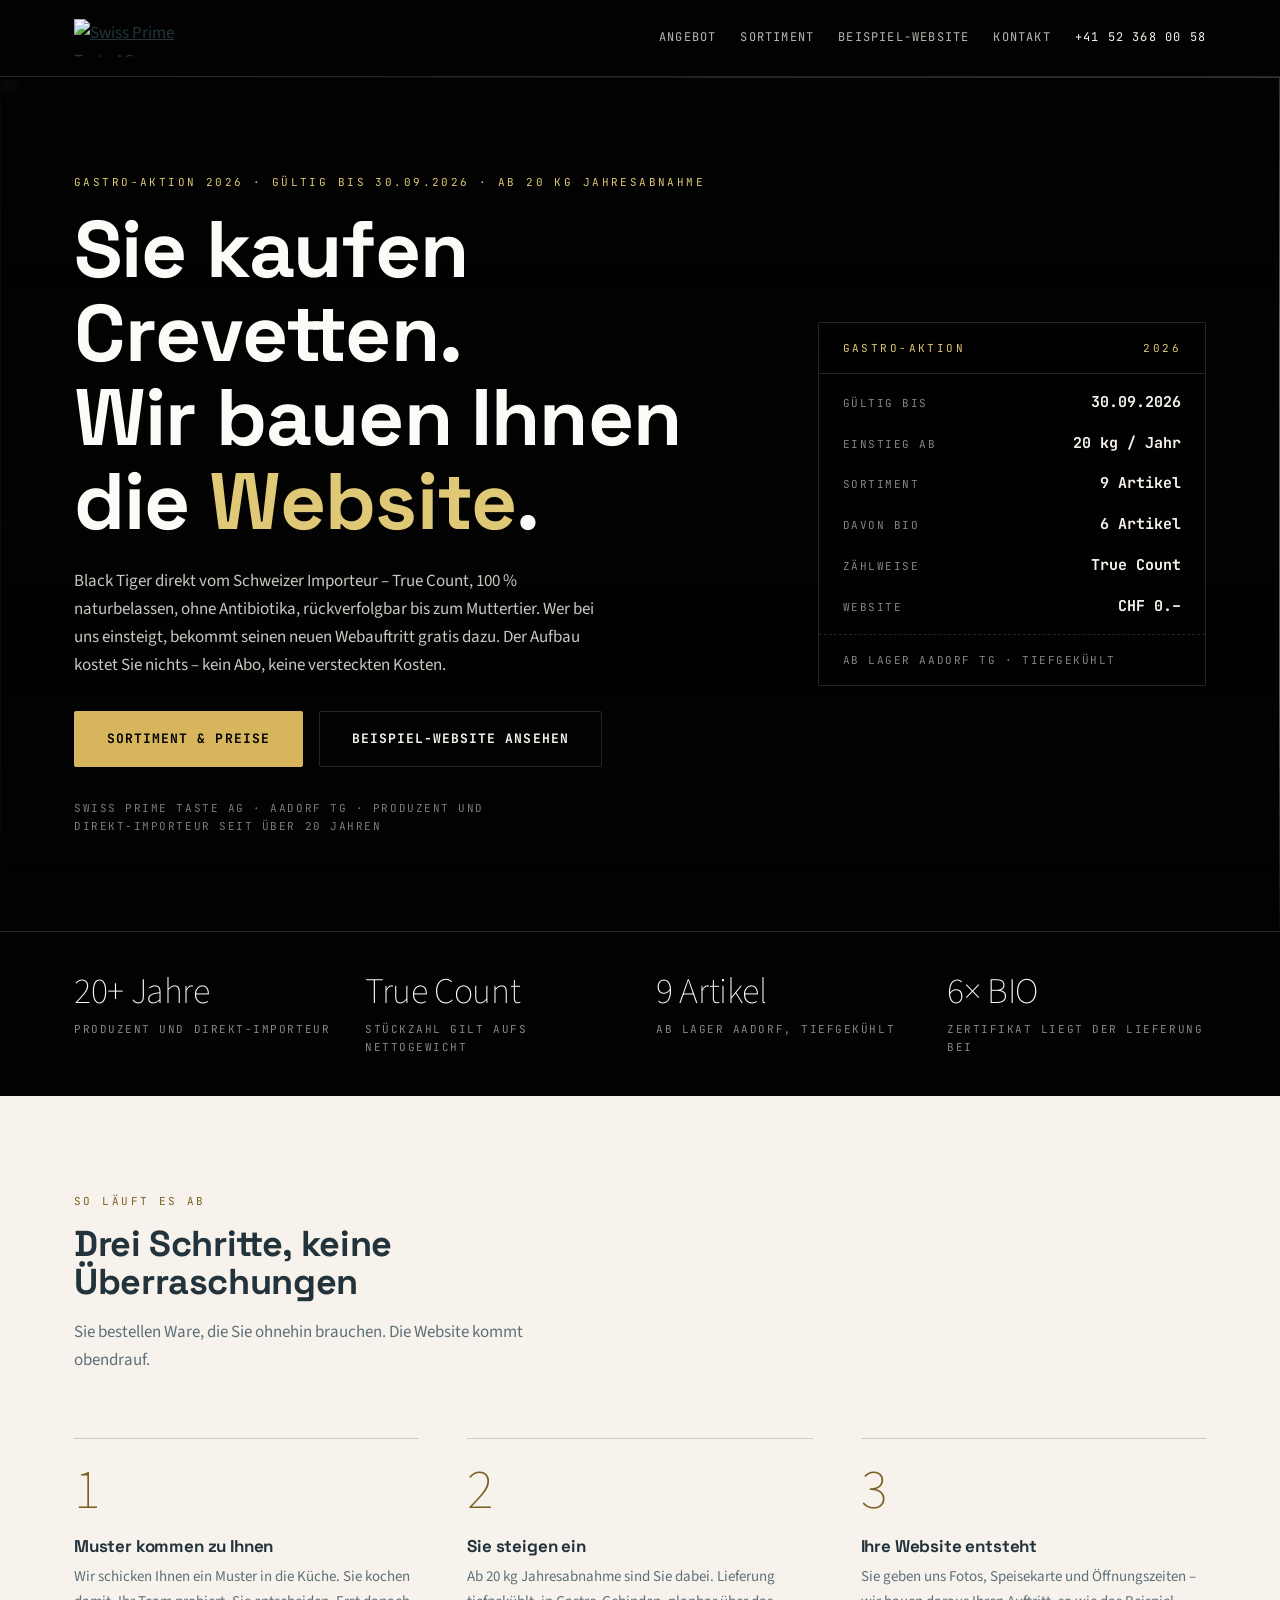
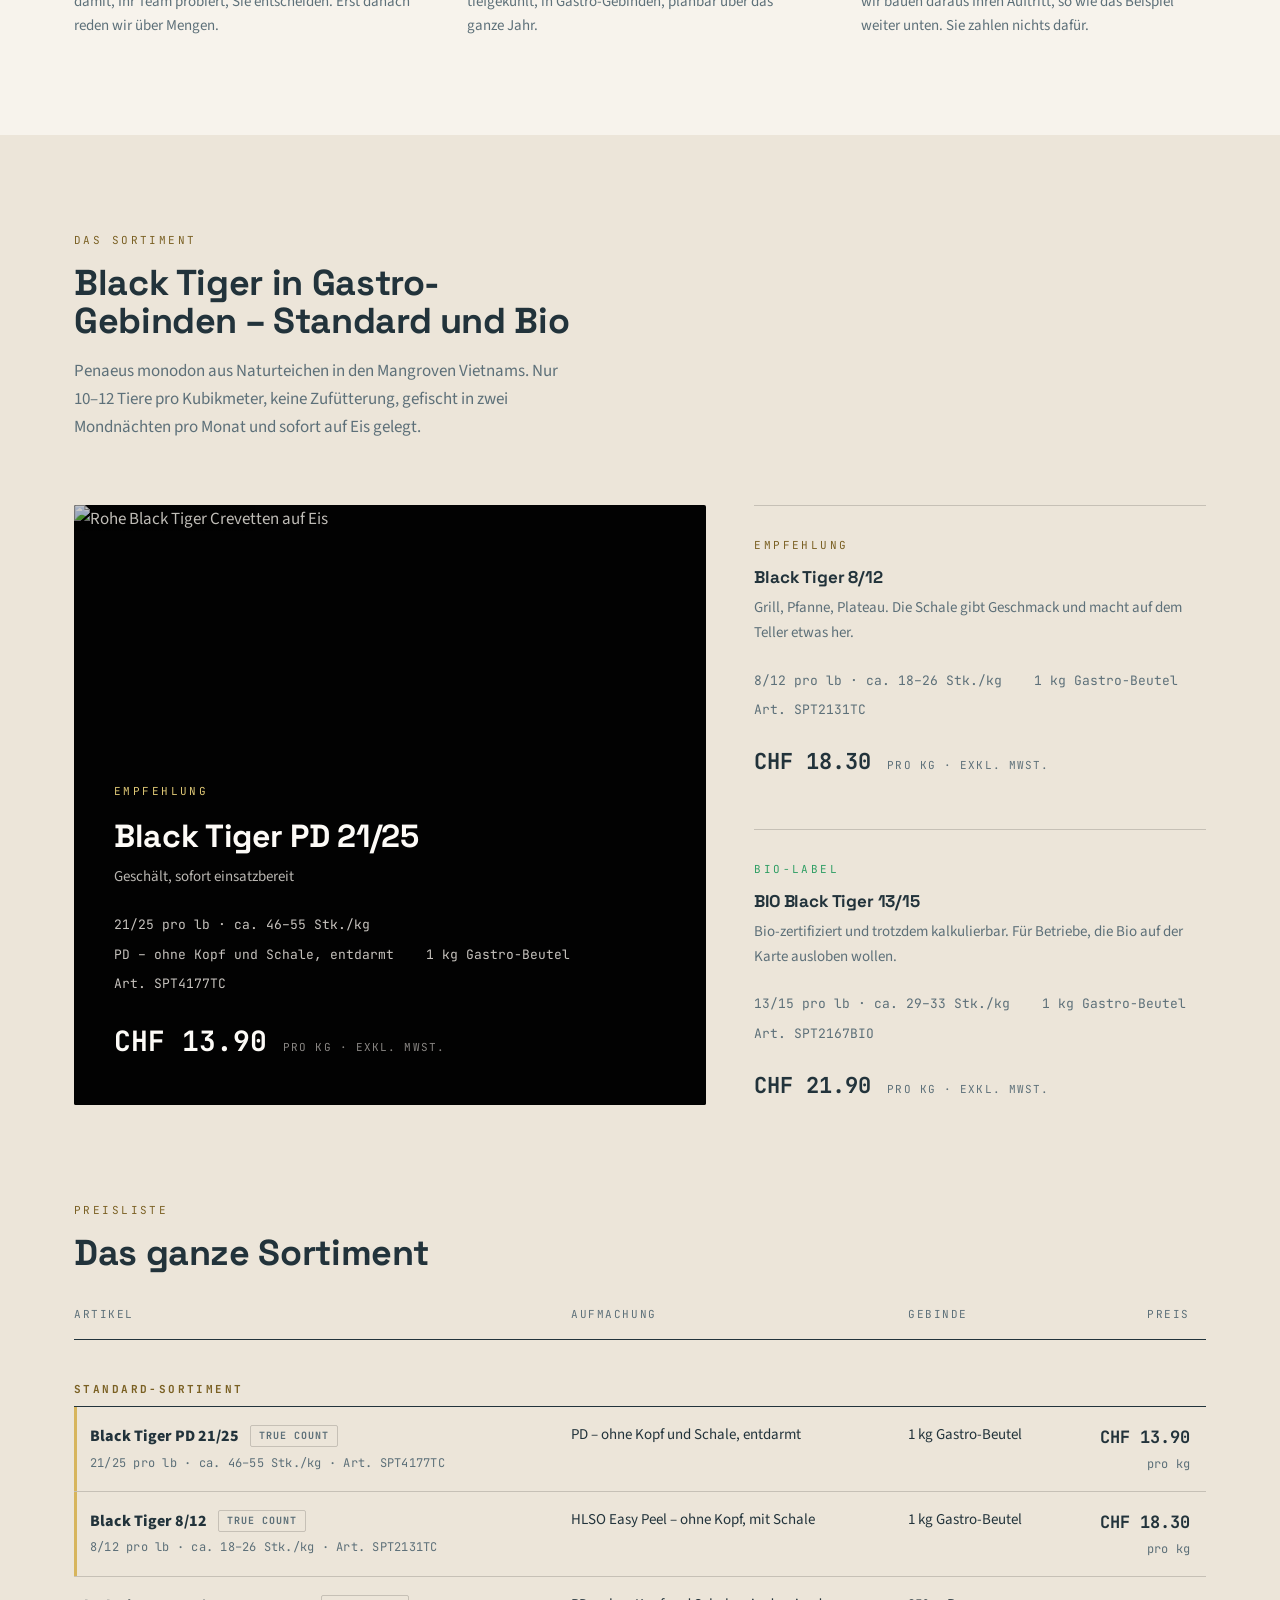
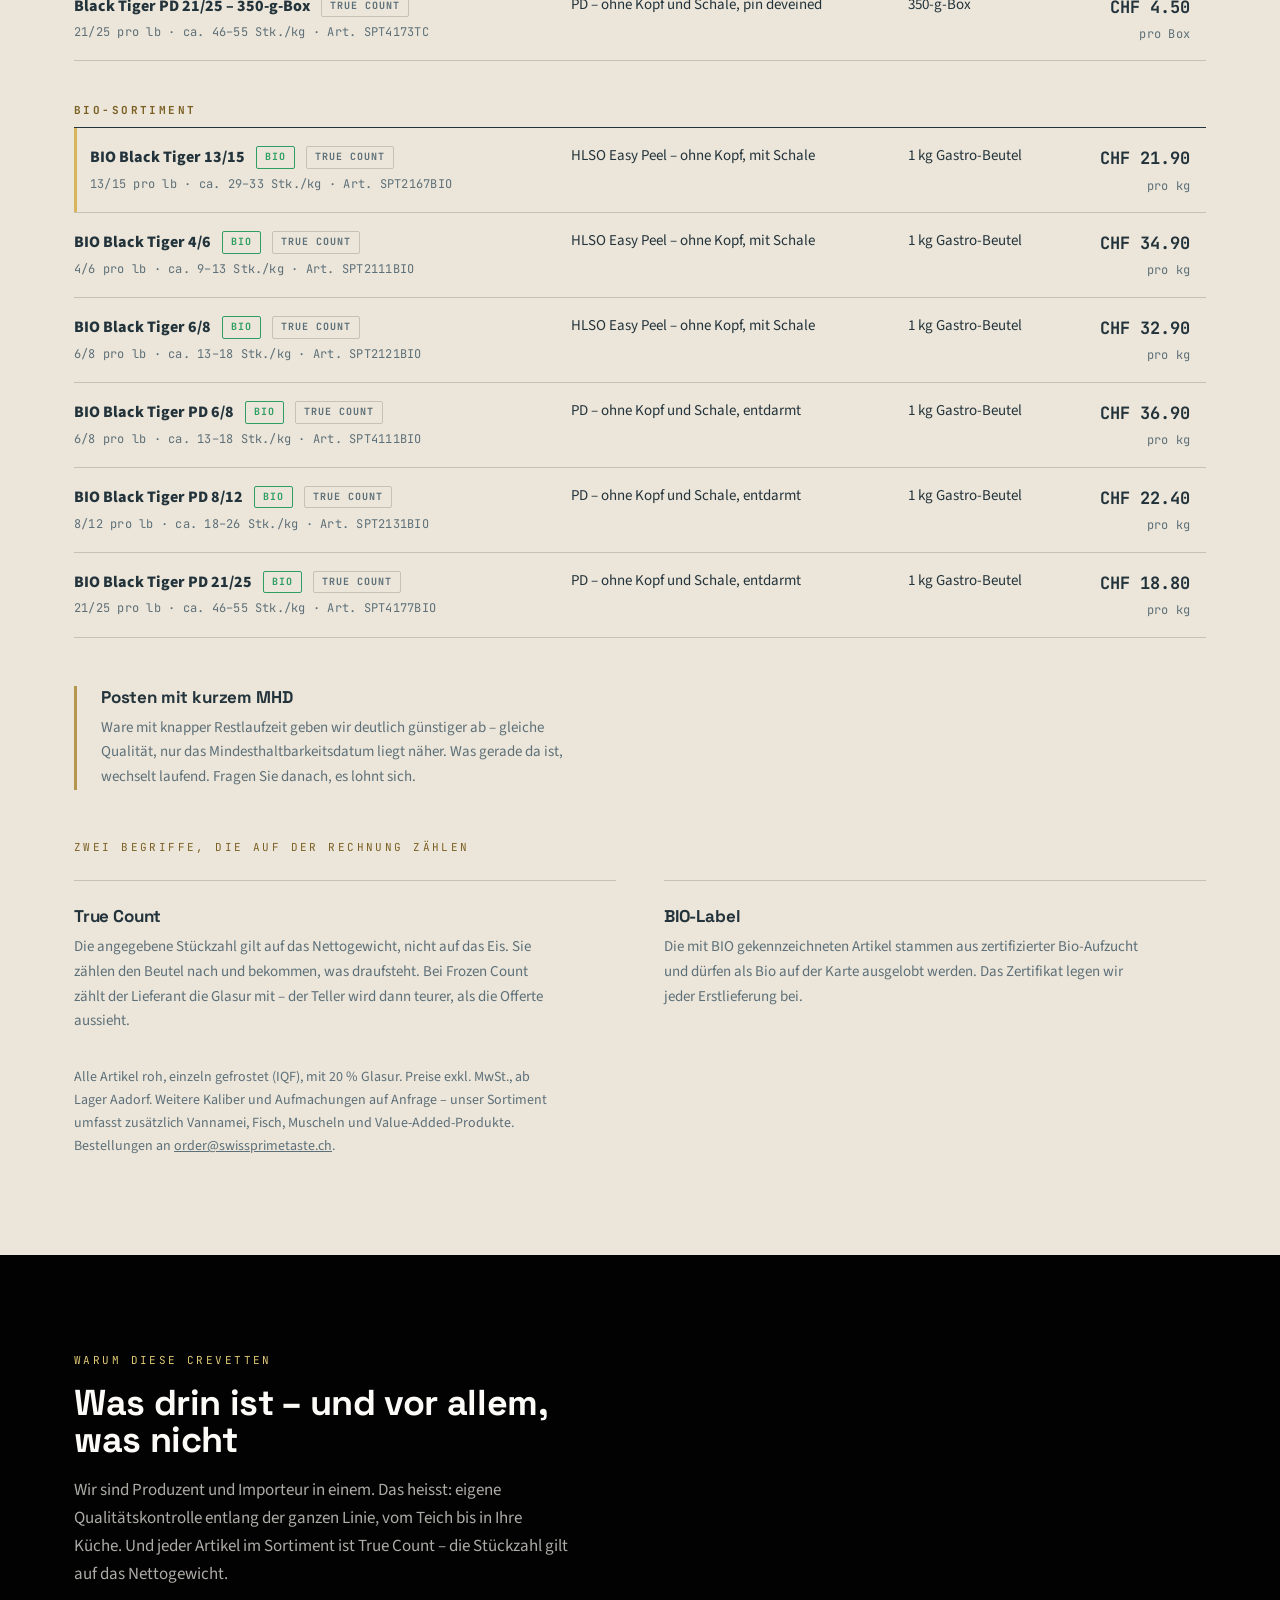
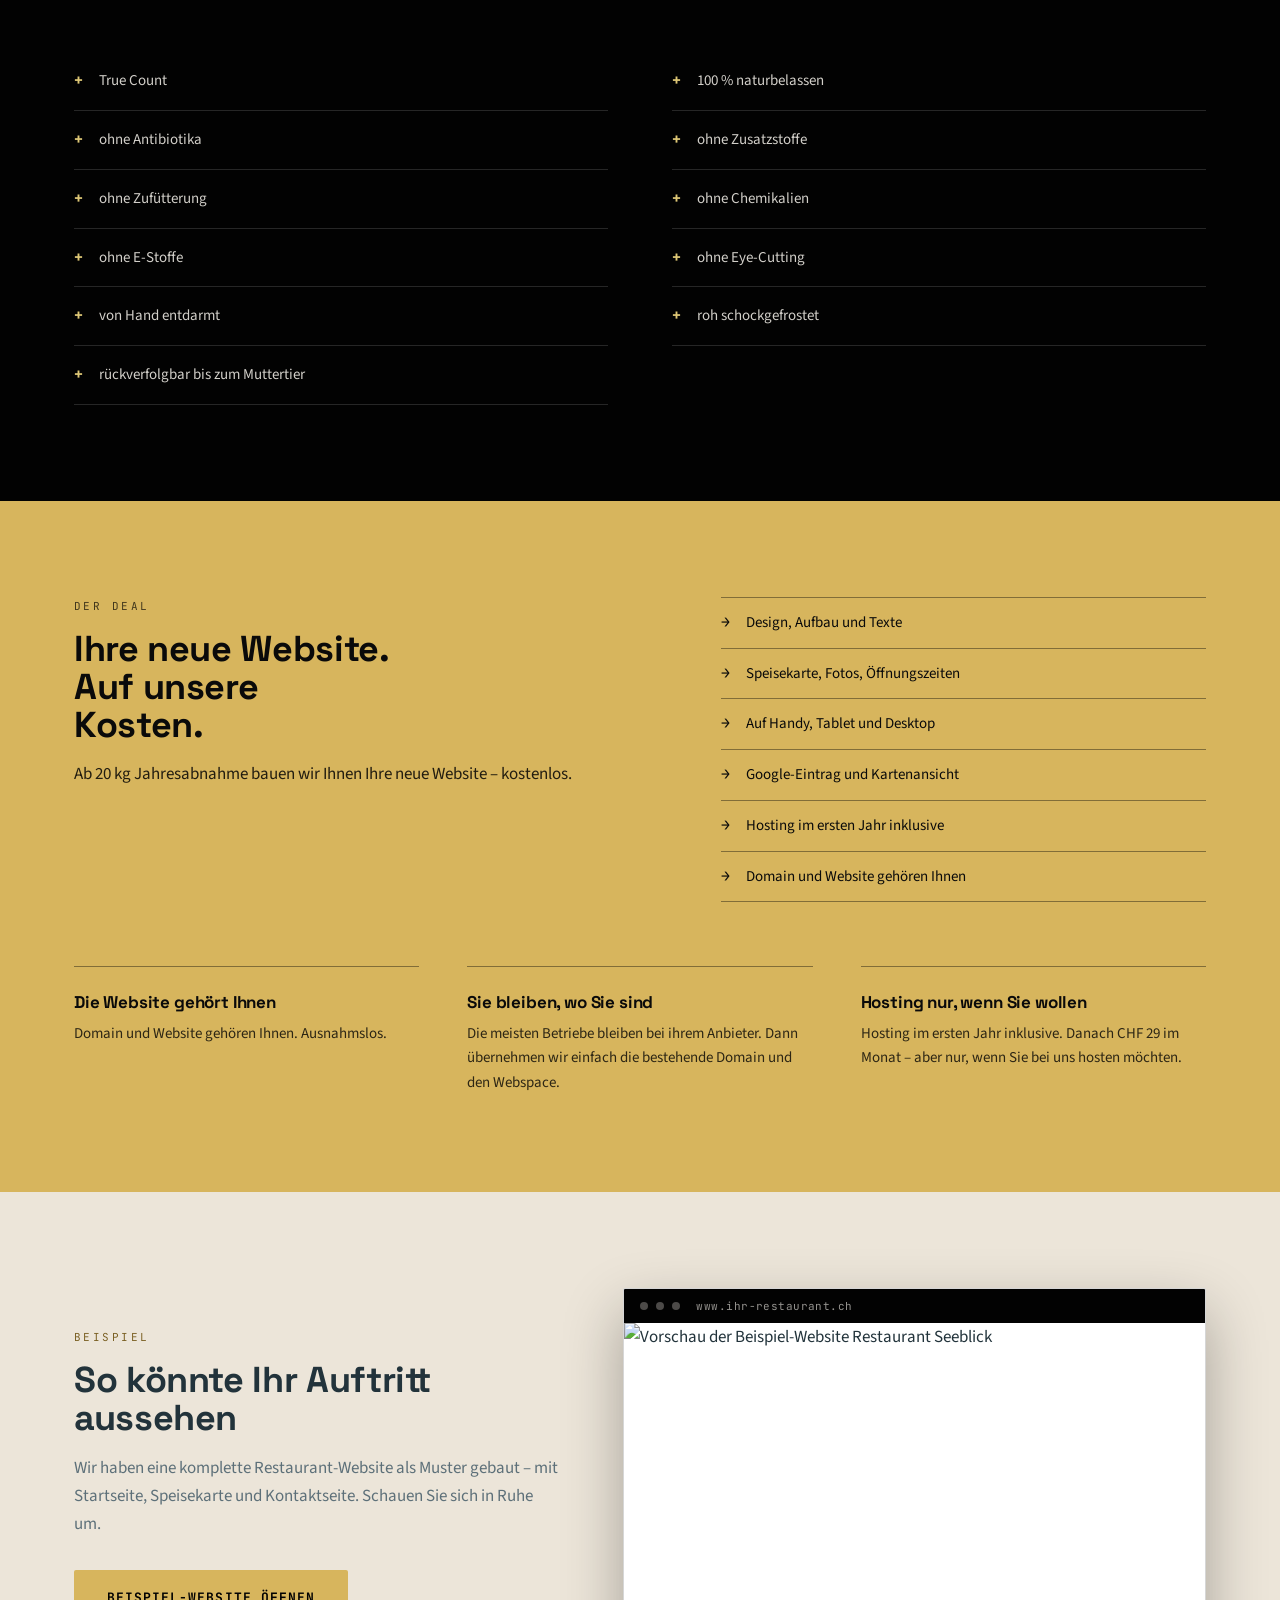
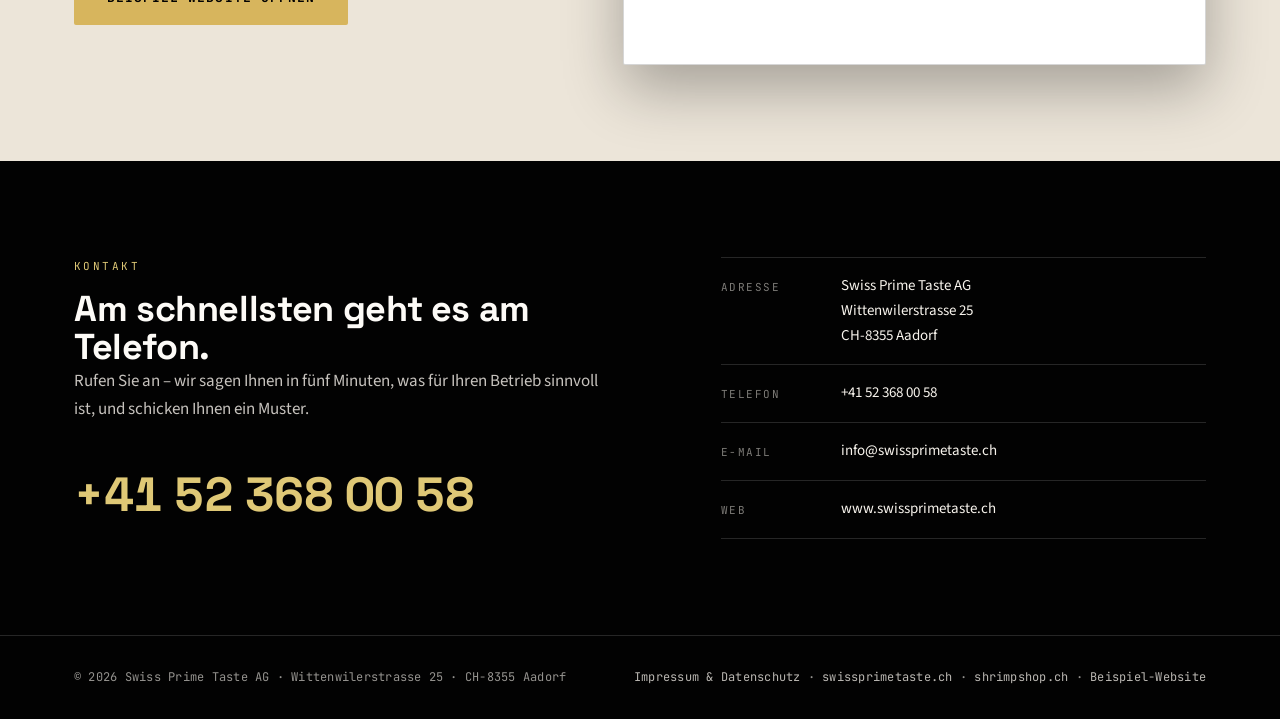
==== commit 880669d0: "Landingpage zurueck auf den Stand vor dem Scroll-Film Der Film hat das Layout der Aktionsseite zerle" ====
--- a/public/index.html
+++ b/public/index.html
@@ -16,7 +16,6 @@
 <link rel="preconnect" href="https://fonts.gstatic.com" crossorigin>
 <link rel="stylesheet" href="https://fonts.googleapis.com/css2?family=JetBrains+Mono:wght@400;700&amp;family=Source+Sans+3:wght@200;400;800&amp;family=Space+Grotesk:wght@700&amp;display=swap">
 <link rel="stylesheet" href="assets/css/style.css">
-<link rel="stylesheet" href="assets/css/film.css">
 </head>
 <body>
 
@@ -81,75 +80,6 @@
     <div class="trust__punkt"><b>6× BIO</b><span>Zertifikat liegt der Lieferung bei</span></div>
   </div>
 </div>
-
-<!-- ================================================================ FILM -->
-<!-- Der Scroll steuert die Abspielzeit. Ohne JS und bei reduzierter
-     Bewegung traegt das Standbild, die Kapitel bleiben lesbar. -->
-<section class="film" id="film" data-film aria-label="Warum die Glasur auf die Rechnung gehört">
-
-  <div class="film__buehne">
-    <img class="film__standbild" src="assets/img/bt-film-poster.jpg" alt="" width="1600" height="906">
-    <video class="film__video" data-film-video
-           poster="assets/img/bt-film-poster.jpg"
-           data-quelle-breit="assets/video/bt-film.mp4"
-           data-quelle-schmal="assets/video/bt-film-mobil.mp4"
-           muted playsinline preload="auto" aria-hidden="true"></video>
-    <div class="film__schleier"></div>
-    <div class="film__fortschritt" data-film-fortschritt aria-hidden="true"><span></span></div>
-  </div>
-
-  <div class="film__kapitel-liste">
-
-    <article class="film__kapitel">
-      <div class="film__kapitel-inhalt">
-        <div class="film__kapitel-text">
-          <span class="film__nr">01</span>
-          <h2>Jede Crevette kommt im Eis.</h2>
-          <p>Zwanzig Prozent Glasur sind im Handel normal. Die Frage ist nicht,
-             ob Eis dabei ist – die Frage ist, wer es mitzählt.</p>
-          <ul class="film__belege">
-            <li>20 % Glasur</li>
-            <li>Einzeln gefrostet</li>
-            <li>Roh</li>
-          </ul>
-        </div>
-      </div>
-    </article>
-
-    <article class="film__kapitel">
-      <div class="film__kapitel-inhalt">
-        <div class="film__kapitel-text">
-          <span class="film__nr">02</span>
-          <h2>Die Zahl gilt aufs Netto.</h2>
-          <p>Bei True Count bezieht sich die Stückzahl auf das Nettogewicht.
-             Sie zählen den Beutel nach und bekommen, was draufsteht. Bei Frozen
-             Count zählt der Lieferant die Glasur mit, und der Teller wird
-             teurer, als die Offerte aussieht.</p>
-          <ul class="film__belege">
-            <li>True Count</li>
-            <li>Jeder Artikel im Sortiment</li>
-          </ul>
-        </div>
-      </div>
-    </article>
-
-    <article class="film__kapitel">
-      <div class="film__kapitel-inhalt">
-        <div class="film__kapitel-text">
-          <span class="film__nr">03</span>
-          <h2>Rückverfolgbar bis zum Muttertier.</h2>
-          <p>Produzent und Importeur in einem, eigene Qualitätskontrolle vom
-             Teich bis in Ihre Küche. Neun Artikel, sechs davon Bio, ab Lager
-             Aadorf.</p>
-          <div class="film__abbinder">
-            <a class="btn btn--primaer" href="#sortiment">Sortiment &amp; Preise</a>
-          </div>
-        </div>
-      </div>
-    </article>
-
-  </div>
-</section>
 
 <!-- ============================================================== ABLAUF -->
 <section class="sek" id="angebot">
@@ -348,6 +278,5 @@
 
 <script src="daten/produkte.js"></script>
 <script src="assets/js/seite.js"></script>
-<script src="assets/js/film.js"></script>
 </body>
 </html>
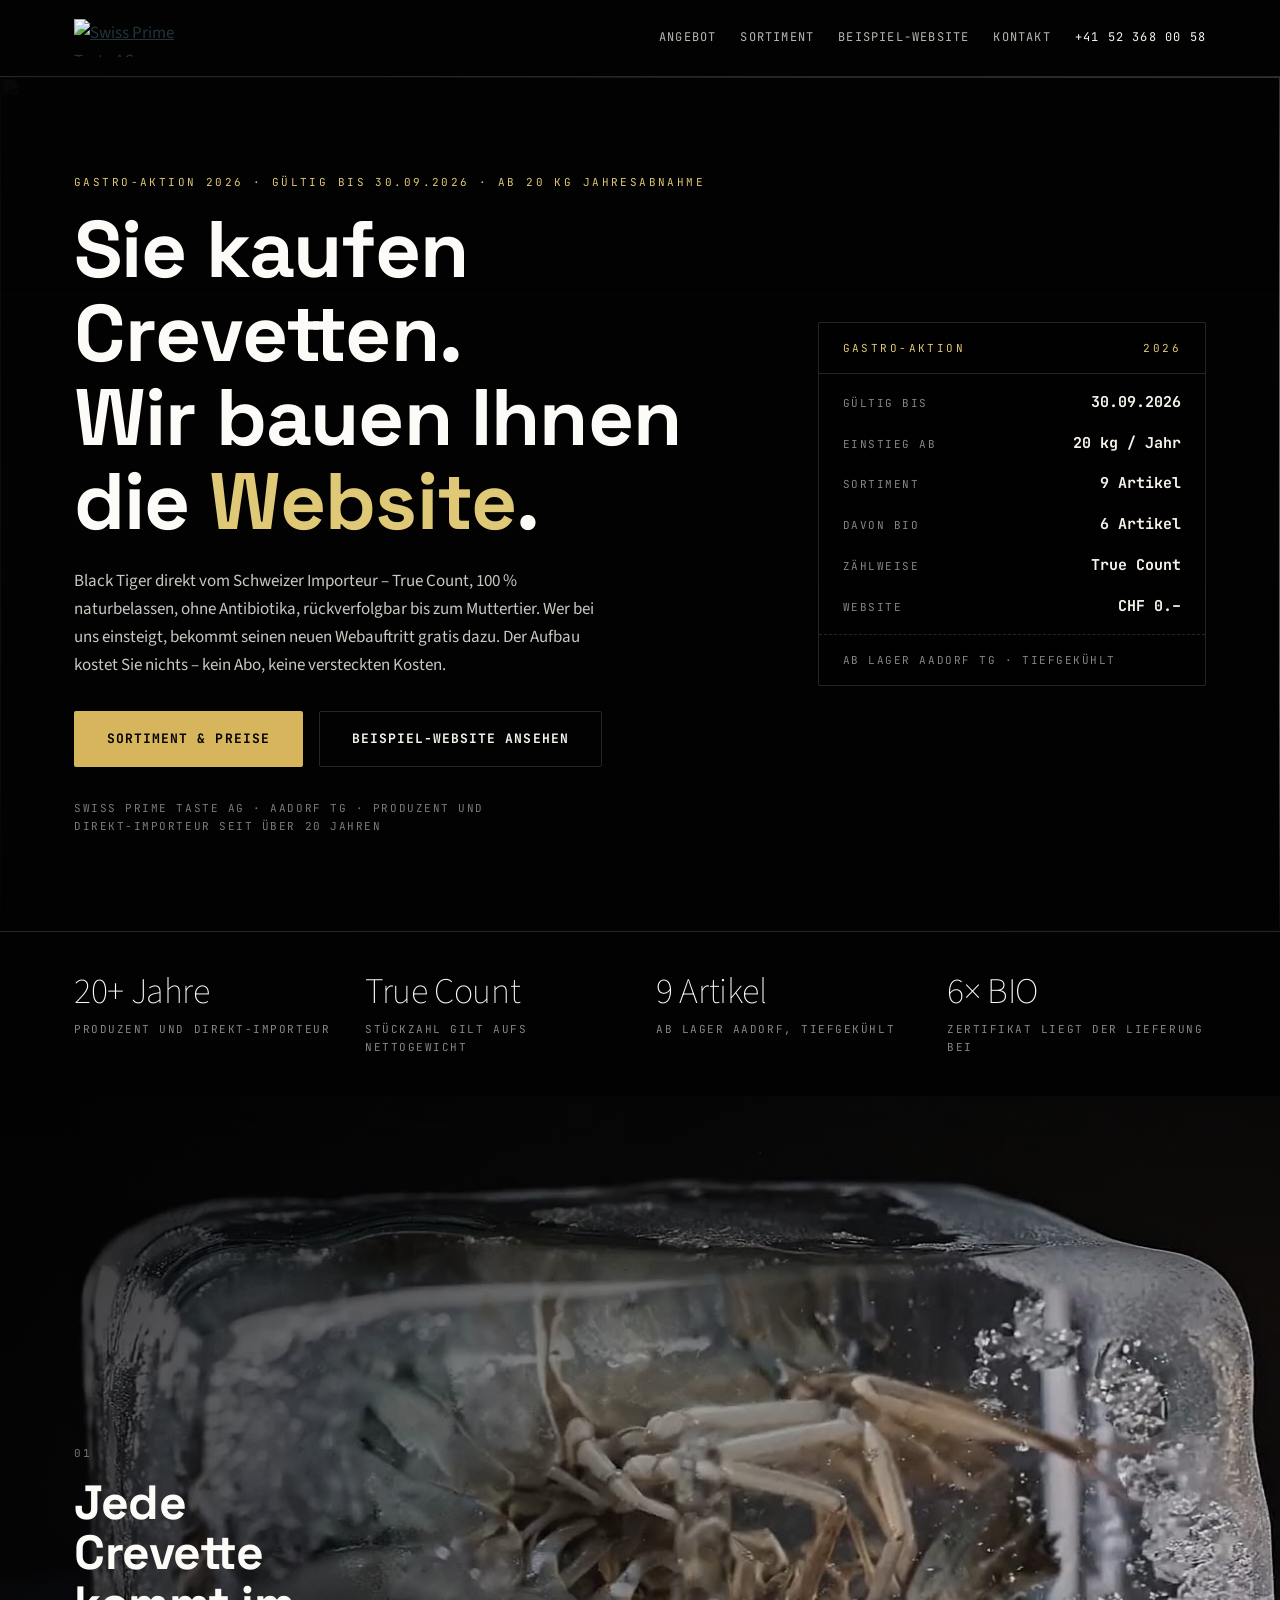
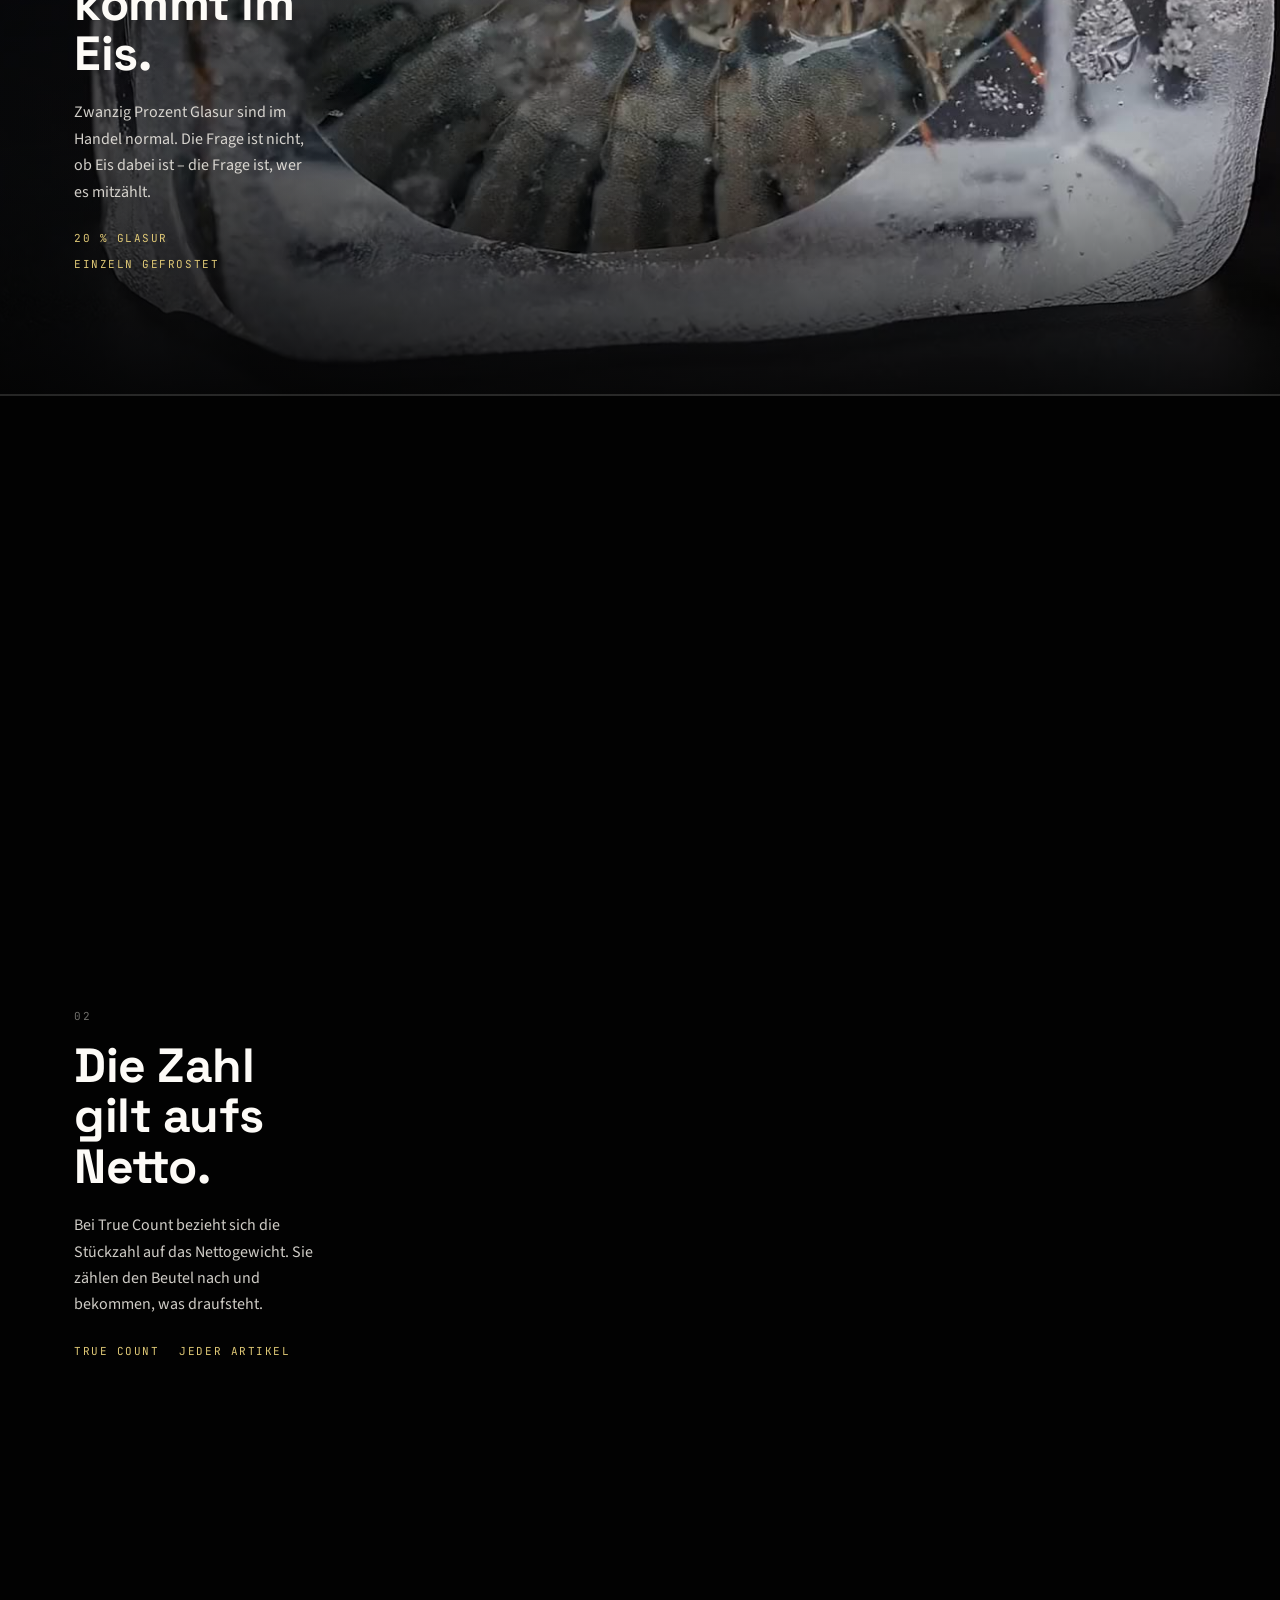
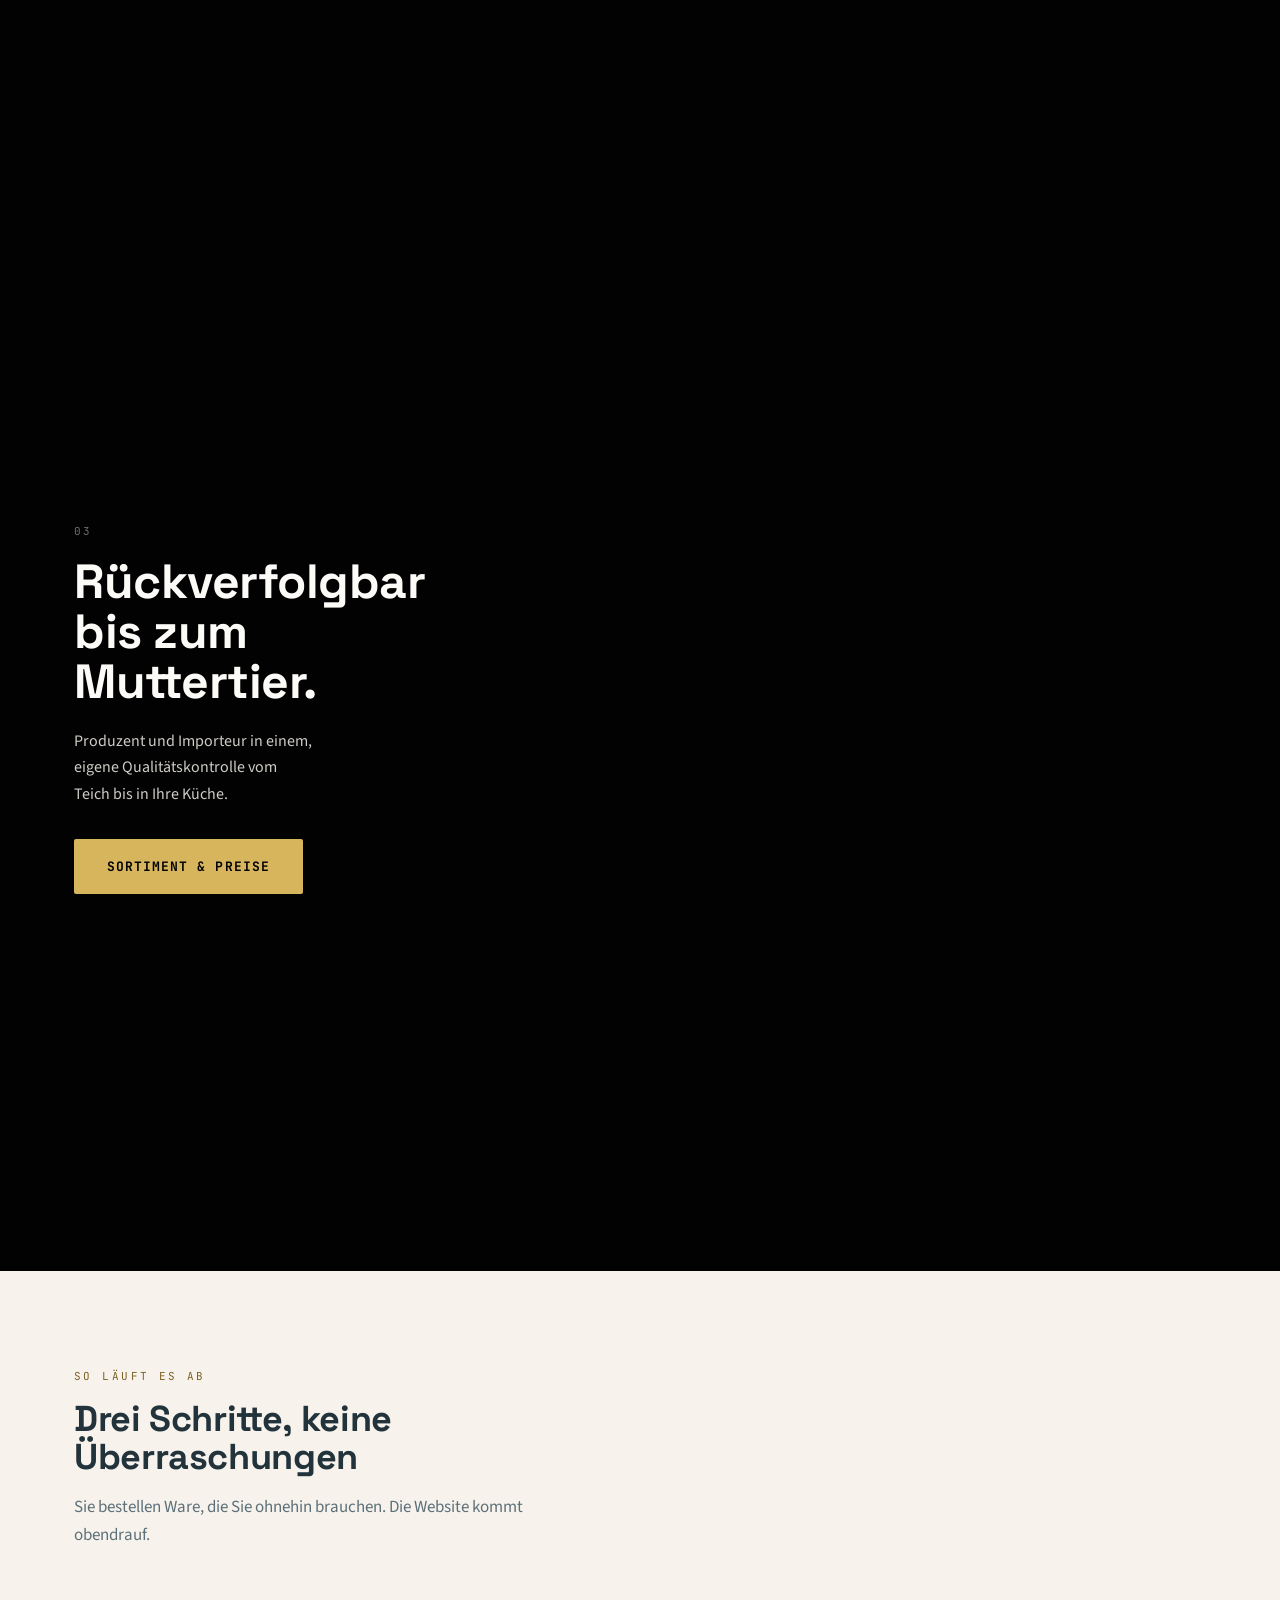
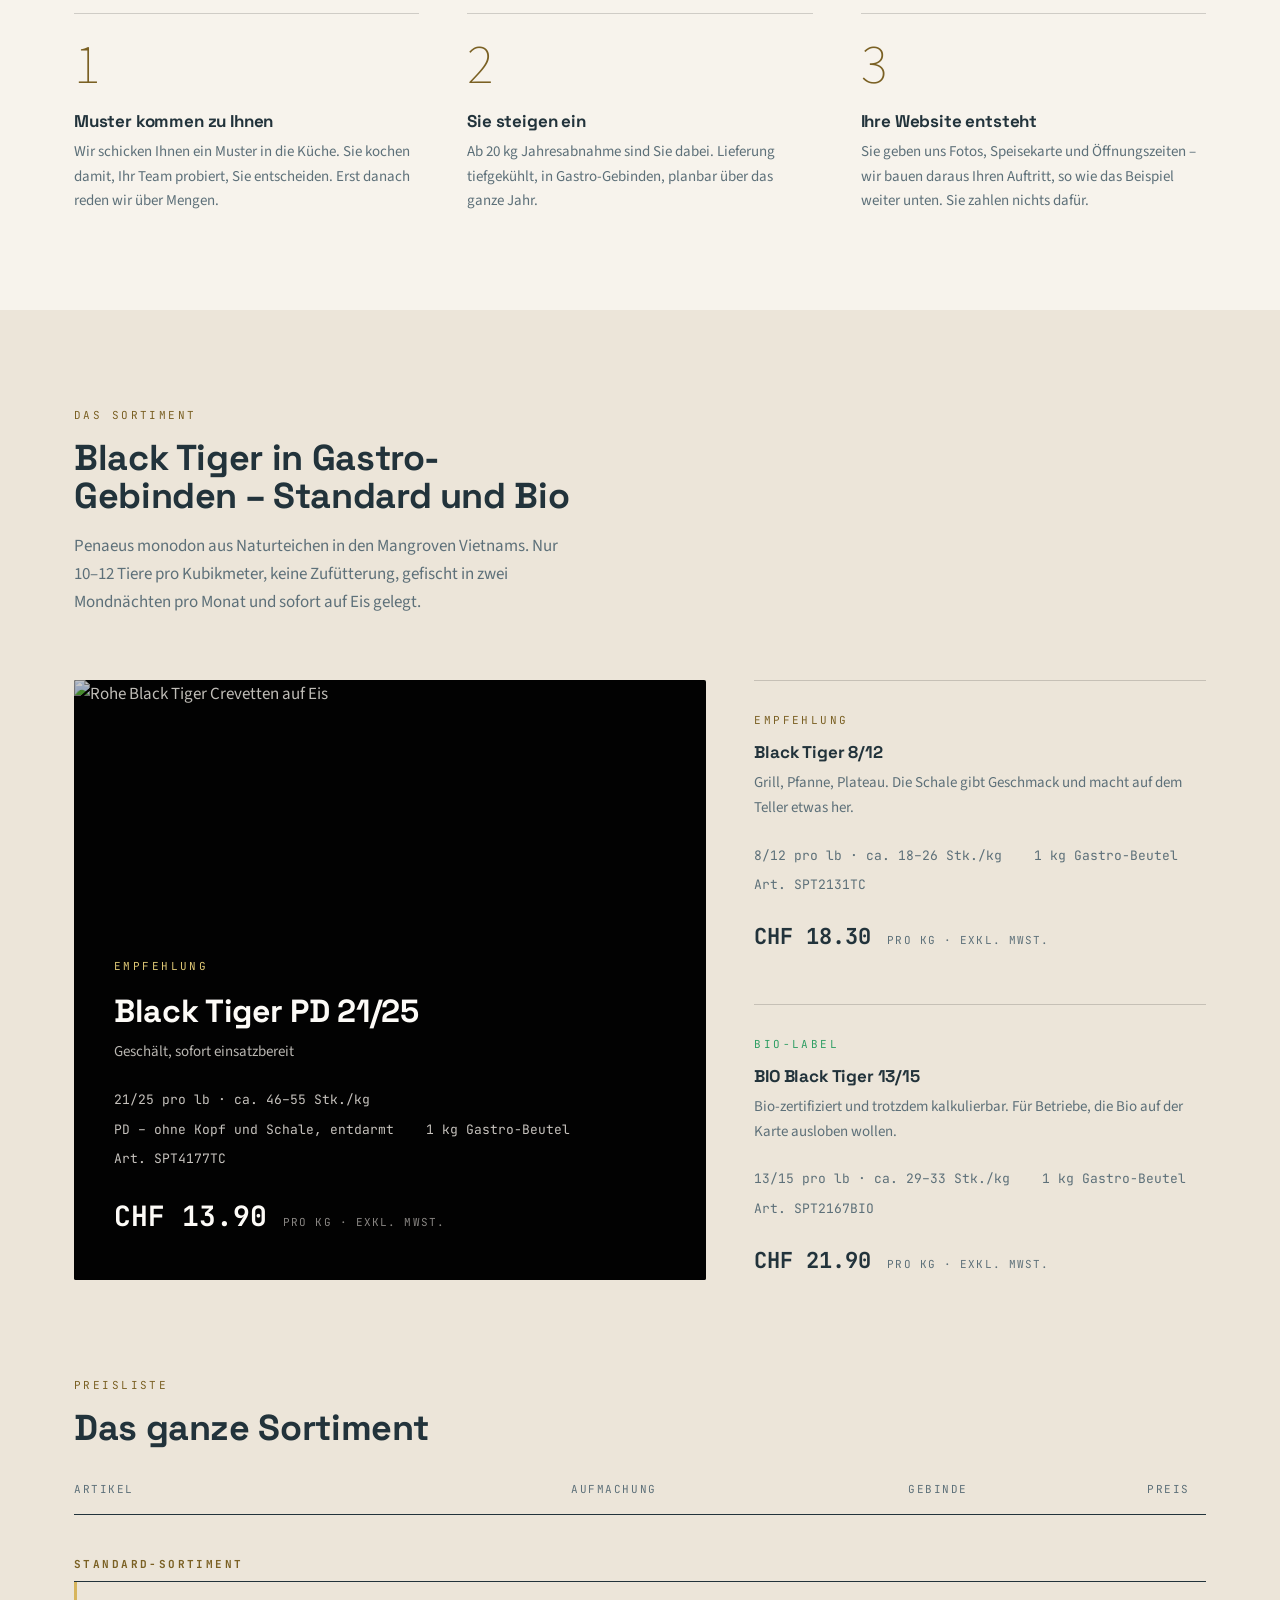
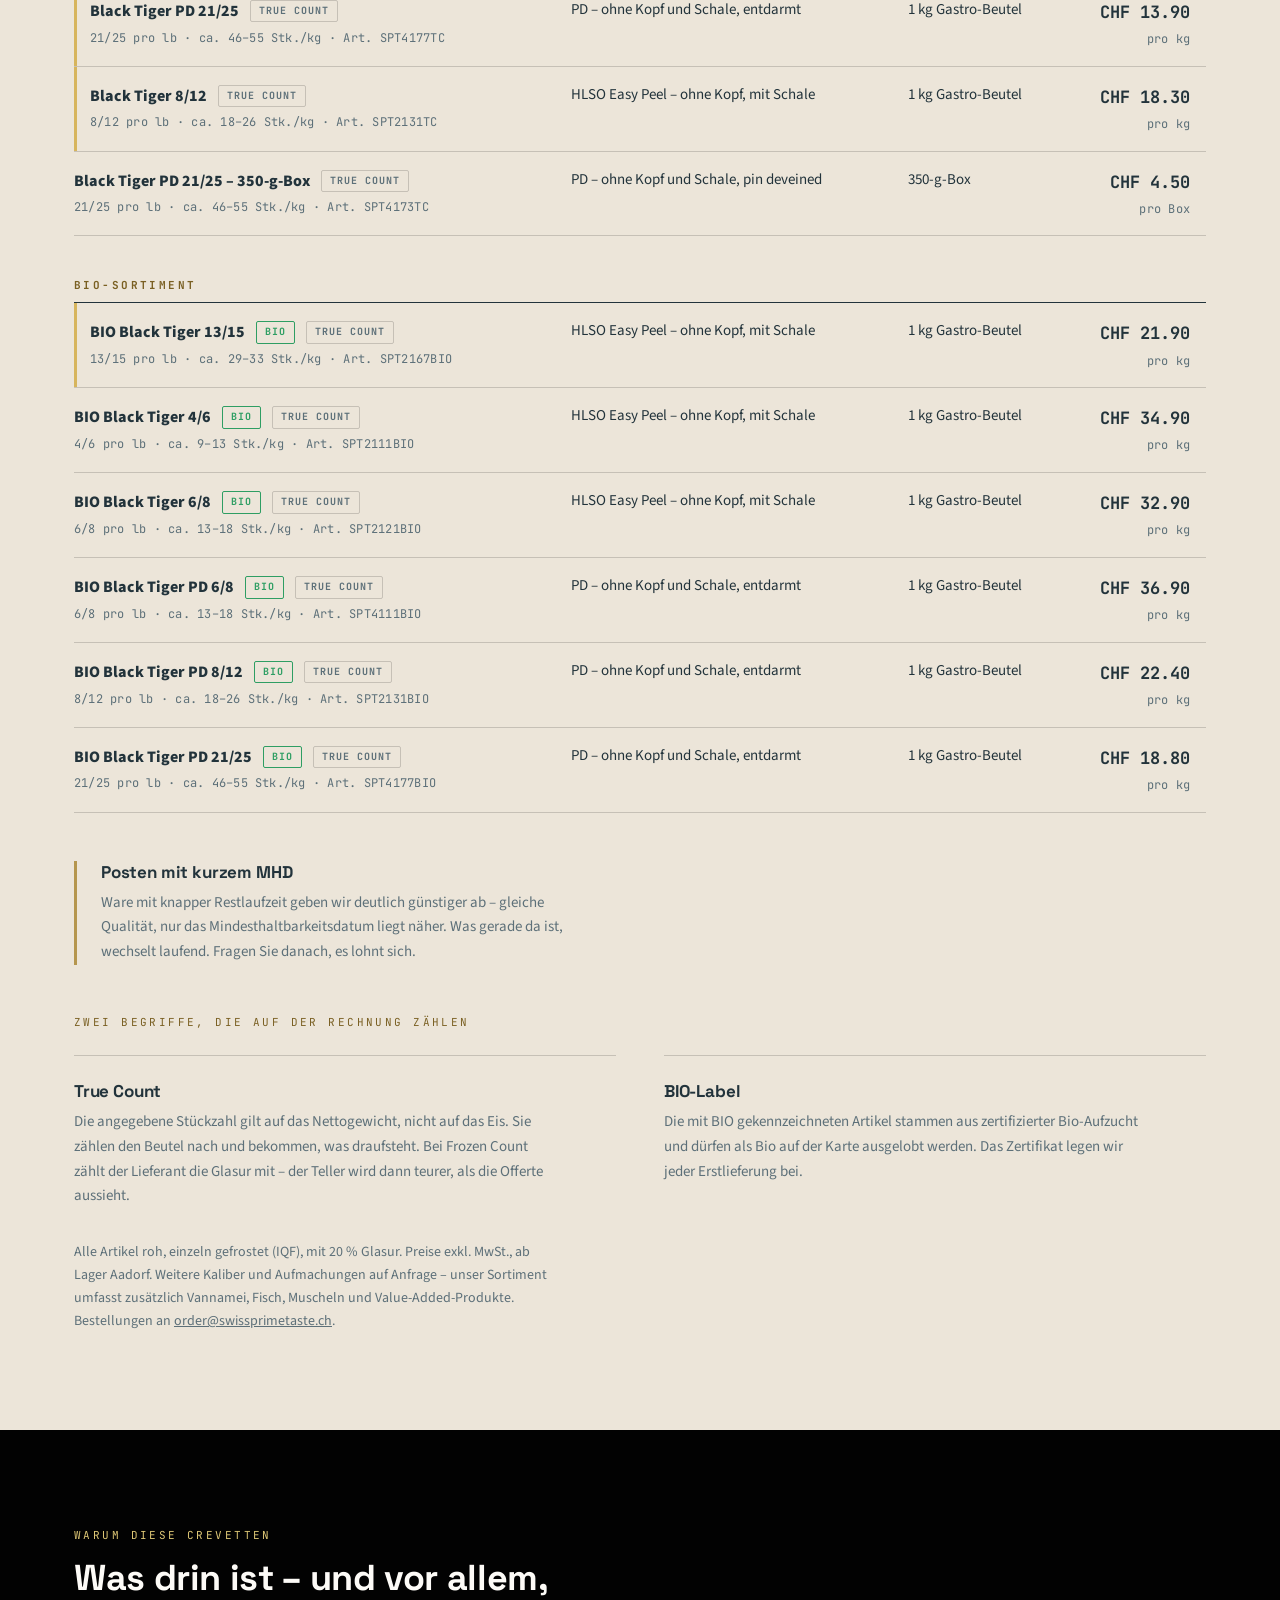
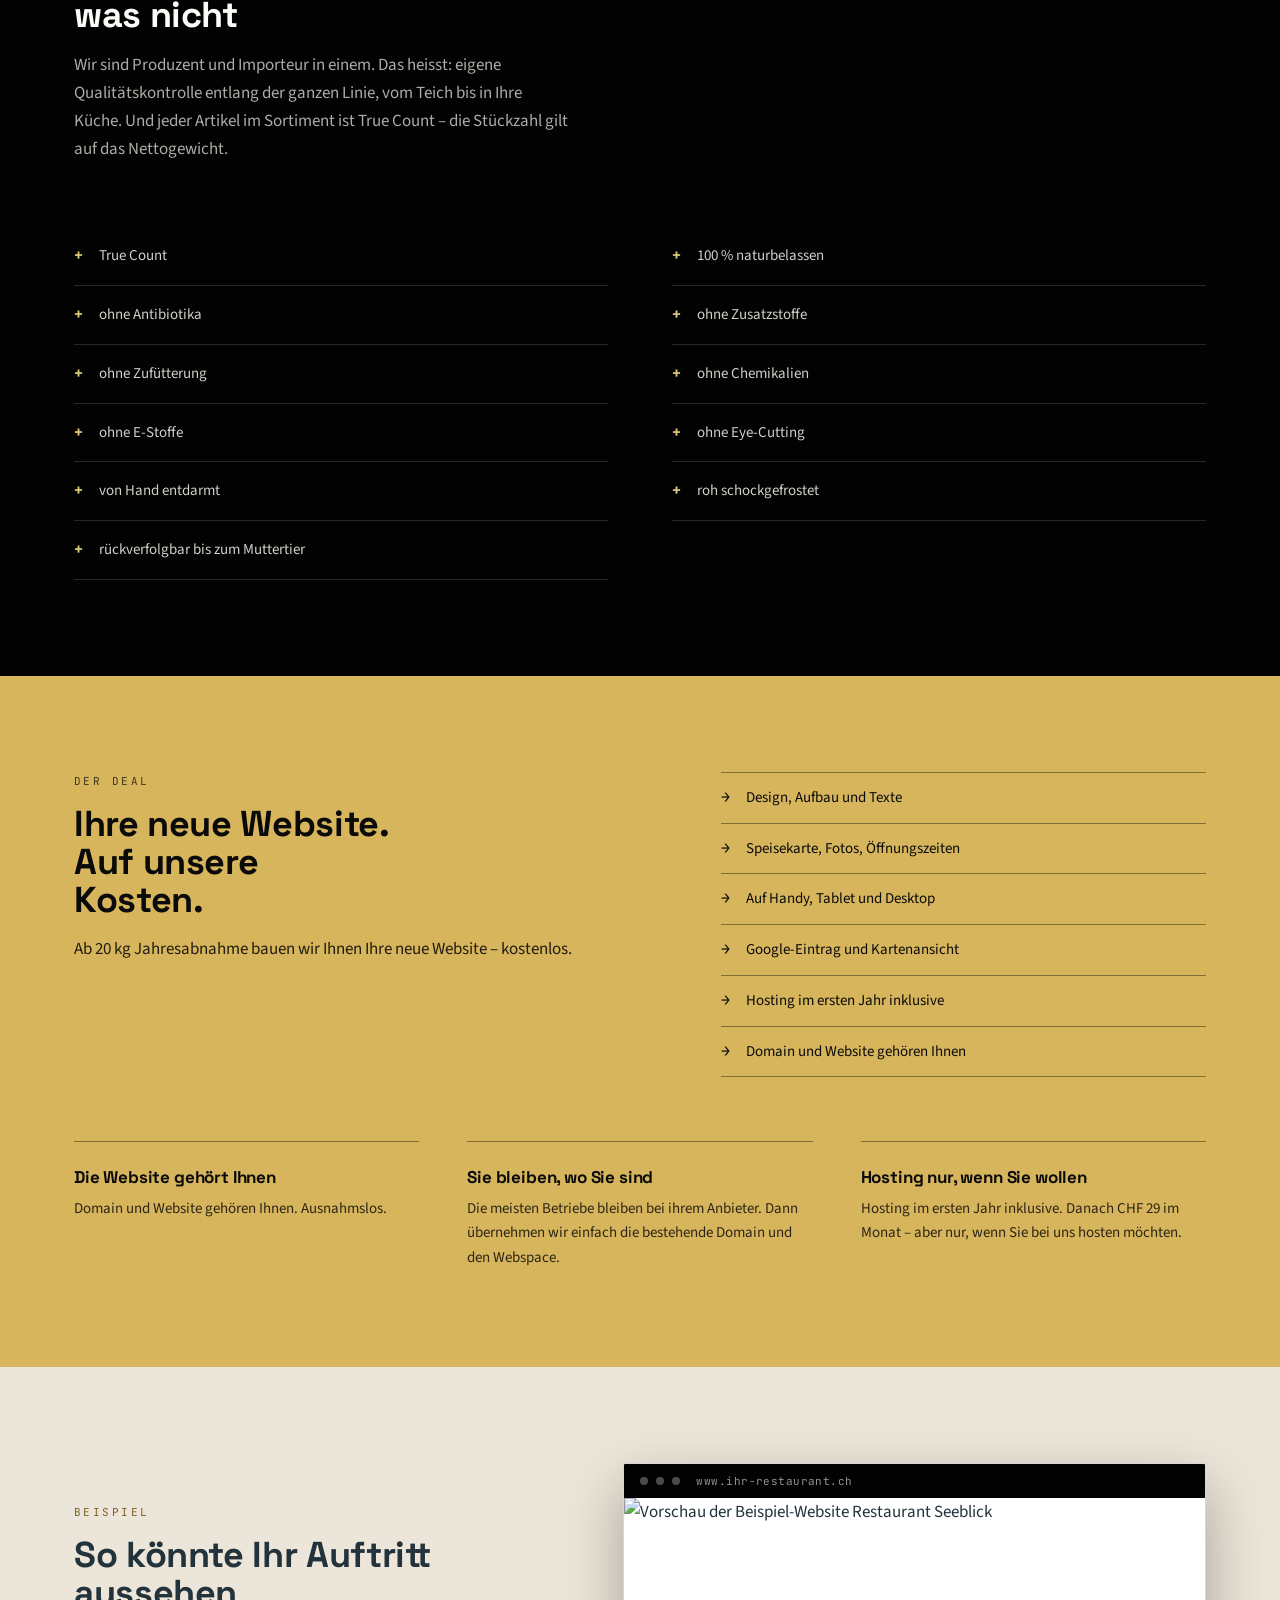
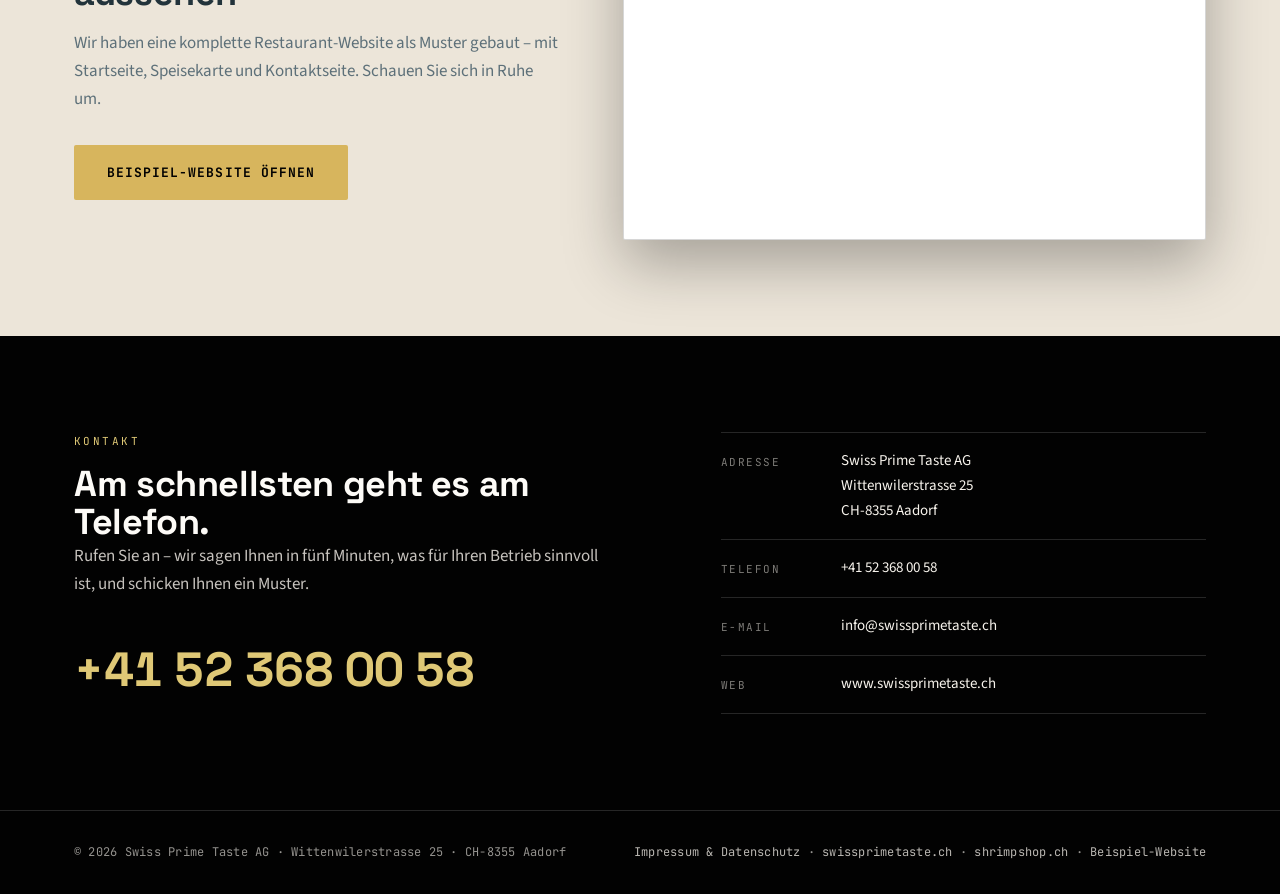
==== commit fad45d2d: "Scroll-Film auf der Startseite, diesmal geprueft Der erste Film war unbrauchbar: Das Storyboard war " ====
--- a/public/index.html
+++ b/public/index.html
@@ -11,11 +11,13 @@
 <meta property="og:description" content="Crevetten direkt vom Importeur. Wer kauft, bekommt seine neue Website geschenkt.">
 <meta property="og:type" content="website">
 <meta property="og:url" content="https://www.spoti.ch/">
+<meta property="og:image" content="https://www.spoti.ch/assets/img/bt-og.jpg">
 <link rel="icon" href="assets/img/favicon.svg" type="image/svg+xml">
 <link rel="preconnect" href="https://fonts.googleapis.com">
 <link rel="preconnect" href="https://fonts.gstatic.com" crossorigin>
 <link rel="stylesheet" href="https://fonts.googleapis.com/css2?family=JetBrains+Mono:wght@400;700&amp;family=Source+Sans+3:wght@200;400;800&amp;family=Space+Grotesk:wght@700&amp;display=swap">
 <link rel="stylesheet" href="assets/css/style.css">
+<link rel="stylesheet" href="assets/css/film.css">
 </head>
 <body>
 
@@ -80,6 +82,71 @@
     <div class="trust__punkt"><b>6× BIO</b><span>Zertifikat liegt der Lieferung bei</span></div>
   </div>
 </div>
+
+<!-- ================================================================ FILM -->
+<!-- Die Scrollposition steuert die Abspielzeit. Ohne JS und bei reduzierter
+     Bewegung traegt das Standbild, die Kapitel bleiben lesbar. -->
+<section class="film" id="film" data-film aria-label="Warum die Glasur auf die Rechnung gehört">
+
+  <div class="film__buehne">
+    <img class="film__standbild" src="assets/img/bt-film-poster.jpg" alt="" width="1600" height="900">
+    <video class="film__video" data-film-video
+           poster="assets/img/bt-film-poster.jpg"
+           data-quelle-breit="assets/video/bt-film.mp4"
+           data-quelle-schmal="assets/video/bt-film-mobil.mp4"
+           muted playsinline preload="auto" aria-hidden="true"></video>
+    <div class="film__schleier"></div>
+    <div class="film__fortschritt" data-film-fortschritt aria-hidden="true"><span></span></div>
+  </div>
+
+  <div class="film__kapitel-liste">
+
+    <article class="film__kapitel">
+      <div class="film__kapitel-inhalt">
+        <div class="film__kapitel-text">
+          <span class="film__nr">01</span>
+          <h2>Jede Crevette kommt im Eis.</h2>
+          <p>Zwanzig Prozent Glasur sind im Handel normal. Die Frage ist nicht,
+             ob Eis dabei ist – die Frage ist, wer es mitzählt.</p>
+          <ul class="film__belege">
+            <li>20 % Glasur</li>
+            <li>Einzeln gefrostet</li>
+          </ul>
+        </div>
+      </div>
+    </article>
+
+    <article class="film__kapitel">
+      <div class="film__kapitel-inhalt">
+        <div class="film__kapitel-text">
+          <span class="film__nr">02</span>
+          <h2>Die Zahl gilt aufs Netto.</h2>
+          <p>Bei True Count bezieht sich die Stückzahl auf das Nettogewicht.
+             Sie zählen den Beutel nach und bekommen, was draufsteht.</p>
+          <ul class="film__belege">
+            <li>True Count</li>
+            <li>Jeder Artikel</li>
+          </ul>
+        </div>
+      </div>
+    </article>
+
+    <article class="film__kapitel">
+      <div class="film__kapitel-inhalt">
+        <div class="film__kapitel-text">
+          <span class="film__nr">03</span>
+          <h2>Rückverfolgbar bis zum Muttertier.</h2>
+          <p>Produzent und Importeur in einem, eigene Qualitätskontrolle vom
+             Teich bis in Ihre Küche.</p>
+          <div class="film__abbinder">
+            <a class="btn btn--primaer" href="#sortiment">Sortiment &amp; Preise</a>
+          </div>
+        </div>
+      </div>
+    </article>
+
+  </div>
+</section>
 
 <!-- ============================================================== ABLAUF -->
 <section class="sek" id="angebot">
@@ -278,5 +345,6 @@
 
 <script src="daten/produkte.js"></script>
 <script src="assets/js/seite.js"></script>
+<script src="assets/js/film.js"></script>
 </body>
 </html>
--- a/public/assets/css/film.css
+++ b/public/assets/css/film.css
@@ -0,0 +1,143 @@
+/* ==========================================================================
+   spoti.ch — Komponente "Scroll-Film" (Landingpage, `.film*`)
+   Der Scroll steuert die Abspielzeit eines Videos, darueber liegen die
+   Kapiteltexte. Farben, Schrift und Bewegung kommen aus style.css.
+   Regeln: DESIGN.md.
+   ========================================================================== */
+
+.film{
+  position:relative;
+  background:var(--tief);
+  color:var(--creme);
+}
+
+/* Buehne bleibt stehen, waehrend die Kapitel darueber wandern */
+.film__buehne{
+  position:sticky;
+  top:0;
+  height:100dvh;
+  overflow:hidden;
+  background:var(--tief);
+}
+
+.film__video,
+.film__standbild{
+  position:absolute;inset:0;
+  width:100%;height:100%;
+  object-fit:cover;
+  object-position:center center;
+}
+
+/* Standbild liegt unter dem Video und traegt, bis das Video bereit ist */
+.film__standbild{z-index:0}
+.film__video{z-index:1}
+
+/* Einfarbig schwarzes Foto-Overlay (DESIGN.md: einzige erlaubte Verlaufsart) */
+.film__schleier{
+  position:absolute;inset:0;z-index:2;
+  background:
+    linear-gradient(to bottom,rgba(2,2,2,.55) 0,rgba(2,2,2,.10) 30%,rgba(2,2,2,.18) 72%,rgba(2,2,2,.85) 100%),
+    linear-gradient(96deg,rgba(2,2,2,.74) 0,rgba(2,2,2,.34) 38%,rgba(2,2,2,0) 72%);
+}
+
+/* Fortschritt: eine Haarlinie, kein Balken */
+.film__fortschritt{
+  position:absolute;left:0;bottom:0;z-index:3;
+  height:2px;width:100%;
+  background:rgba(247,243,236,.14);
+}
+.film__fortschritt span{
+  display:block;height:100%;width:100%;
+  background:var(--koralle);
+  transform:scaleX(0);
+  transform-origin:left center;
+}
+
+/* Kapitel laufen ueber die stehende Buehne */
+.film__kapitel-liste{
+  position:relative;z-index:4;
+  margin-top:-100dvh;
+}
+
+/* Etwas hoeher als der Viewport: So liegt zwischen zwei Textbloecken echte
+   Leere und es stehen nie zwei Kapitel gleichzeitig mitten im Bild. */
+.film__kapitel{
+  min-height:125dvh;
+  display:flex;
+  align-items:center;
+  /* Abstand zum klebenden Kopfbalken, damit nie Text darunter rutscht */
+  padding:120px 0;
+}
+
+.film__kapitel-inhalt{
+  max-width:var(--max);
+  margin:0 auto;
+  padding:0 24px;
+  width:100%;
+}
+
+/* Der Textblock bleibt bewusst schmal und niedrig: Er darf nur einen Teil
+   der Buehne belegen, sonst stehen beim Uebergang zwei Kapitel gleichzeitig
+   im Bild und die Seite wirkt vermischt. */
+.film__kapitel-text{max-width:30ch}
+
+.film__kapitel h2,
+.film__kapitel h1{
+  color:#fdfbf7;
+  font-size:clamp(1.875rem,4vw,3rem);
+  line-height:1.05;
+  max-width:16ch;
+}
+
+.film__kapitel p{
+  margin-top:20px;
+  font-size:1rem;
+  color:rgba(247,243,236,.84);
+  max-width:38ch;
+}
+
+/* Belege als Mono-Zeile, keine Pillen auf dem Foto (DESIGN.md) */
+.film__belege{
+  margin:24px 0 0;padding:0;
+  list-style:none;
+  display:flex;flex-wrap:wrap;gap:8px 20px;
+  font-family:var(--mono);
+  font-size:var(--t-meta);
+  letter-spacing:.14em;
+  text-transform:uppercase;
+  color:var(--koralle-hell);
+}
+
+.film__abbinder{
+  margin-top:32px;
+  display:flex;flex-wrap:wrap;gap:16px;
+}
+
+/* Kapitelnummer als stille Randnotiz */
+.film__nr{
+  display:block;
+  font-family:var(--mono);
+  font-size:var(--t-meta);
+  letter-spacing:.22em;
+  color:rgba(247,243,236,.45);
+  margin-bottom:16px;
+}
+
+/* ------------------------------------------------------------- Responsiv */
+@media(max-width:768px){
+  .film__kapitel h2,
+  .film__kapitel h1{font-size:clamp(2rem,9vw,2.75rem)}
+  .film__kapitel-text{max-width:none}
+  .film__belege{gap:16px}
+}
+
+/* --------------------------------------------------- Reduzierte Bewegung */
+/* Kein Scrubbing: das Standbild traegt, die Kapitel bleiben normale
+   Abschnitte. Der Inhalt ist vollstaendig lesbar. */
+@media(prefers-reduced-motion:reduce){
+  .film__buehne{position:relative;height:60dvh}
+  .film__kapitel-liste{margin-top:0}
+  .film__kapitel{min-height:auto;padding:64px 0}
+  .film__video{display:none}
+  .film__fortschritt{display:none}
+}
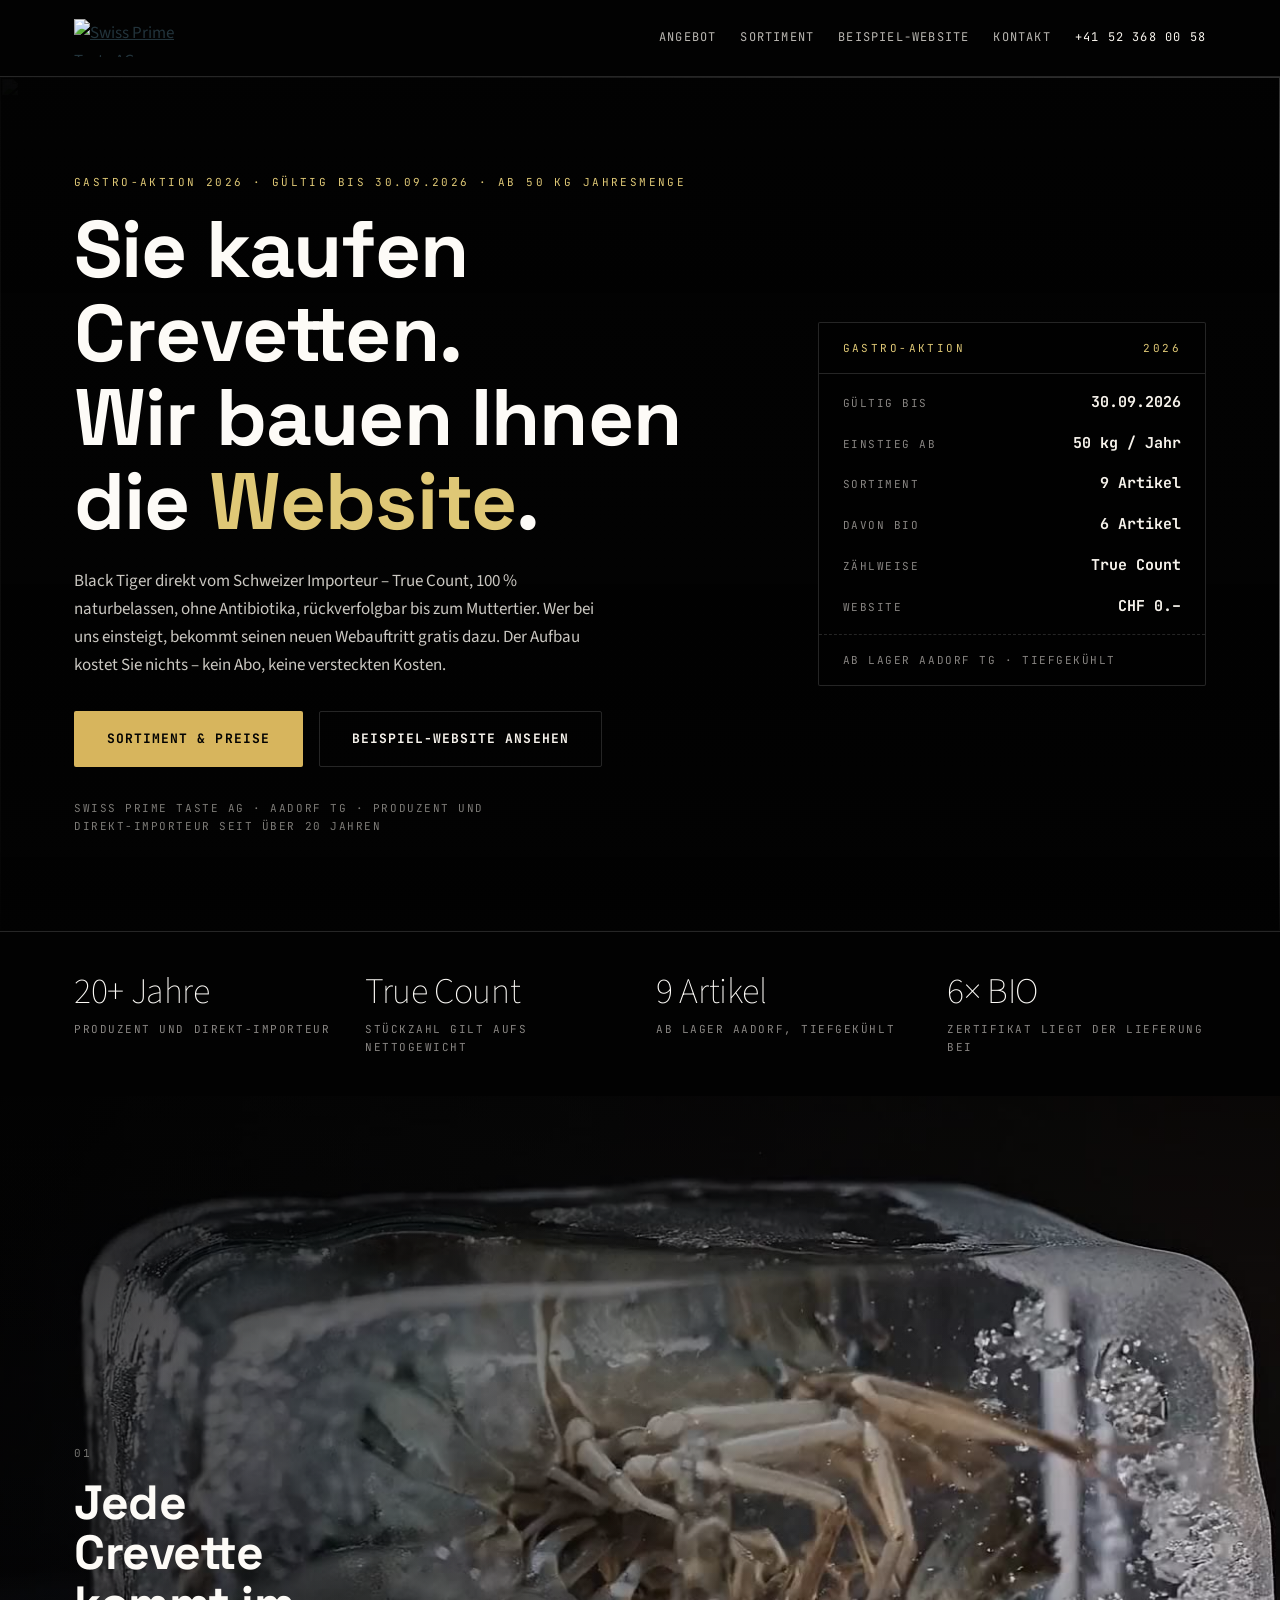
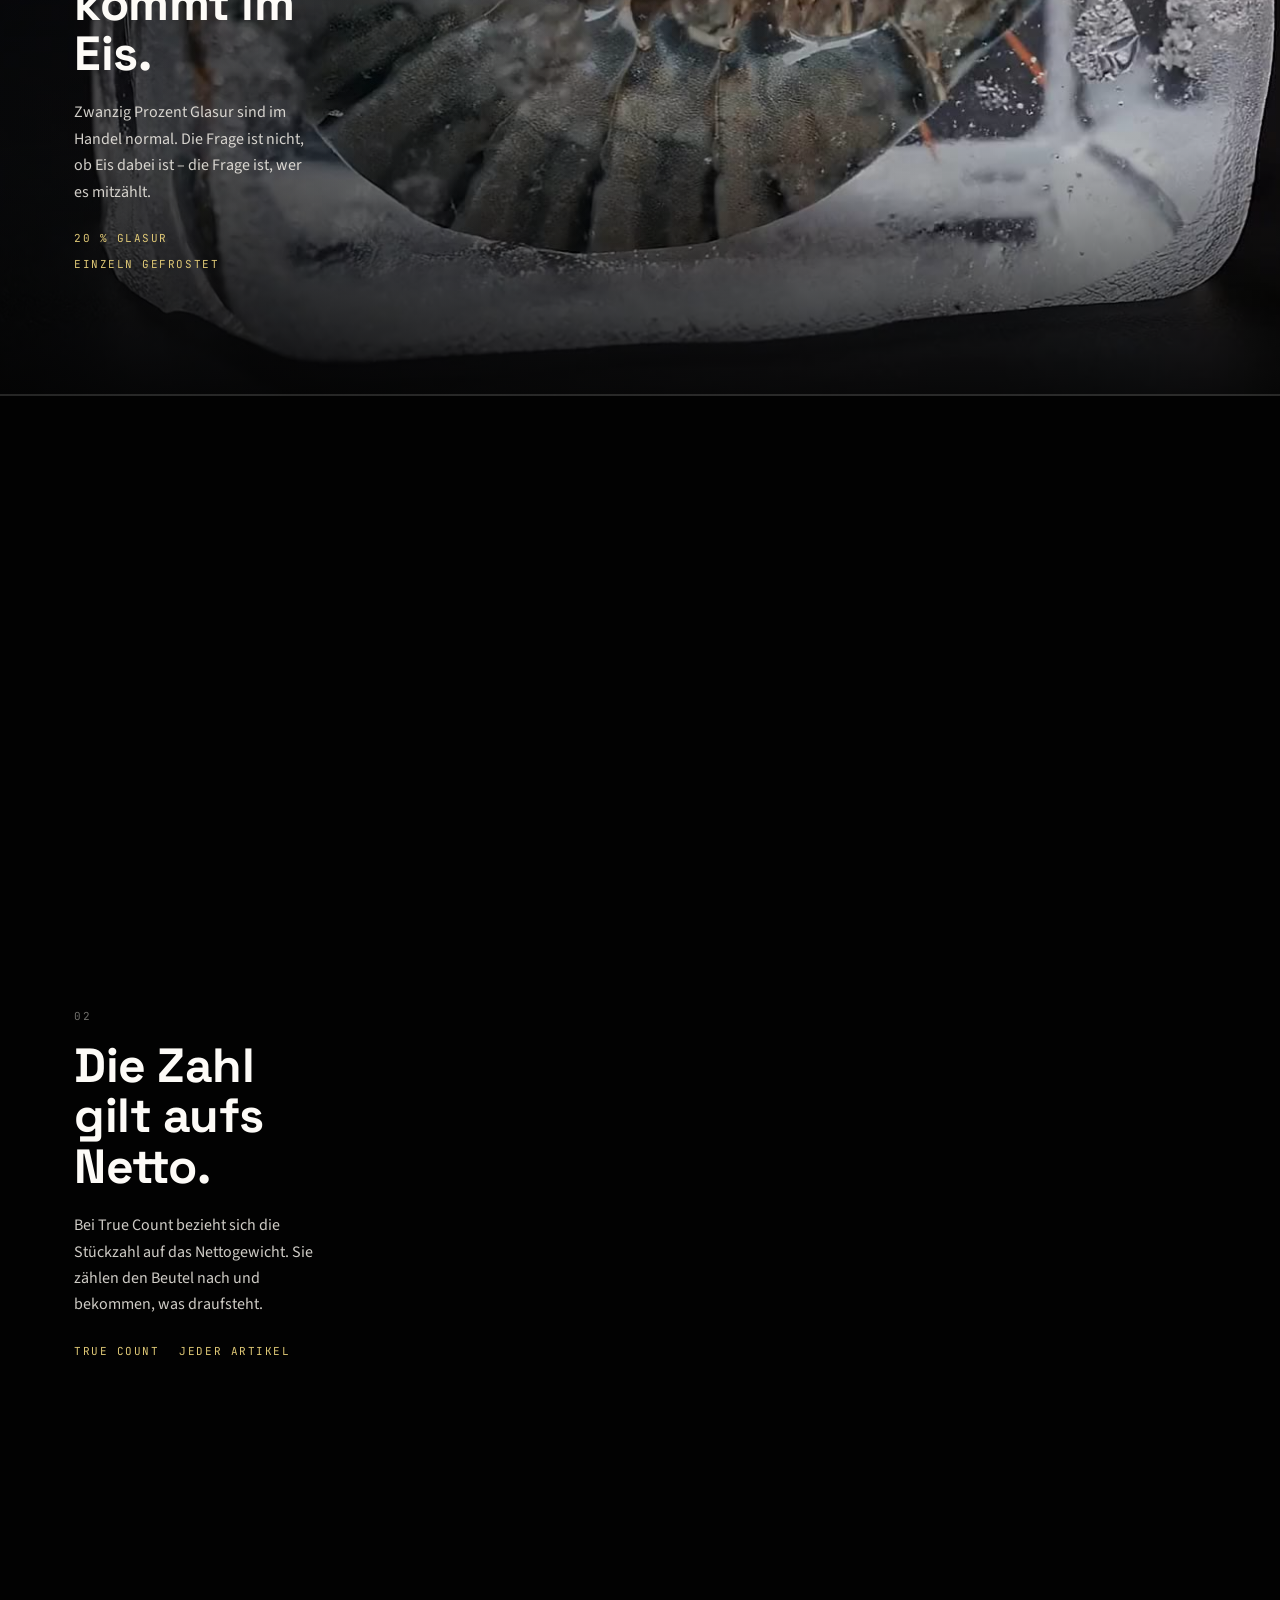
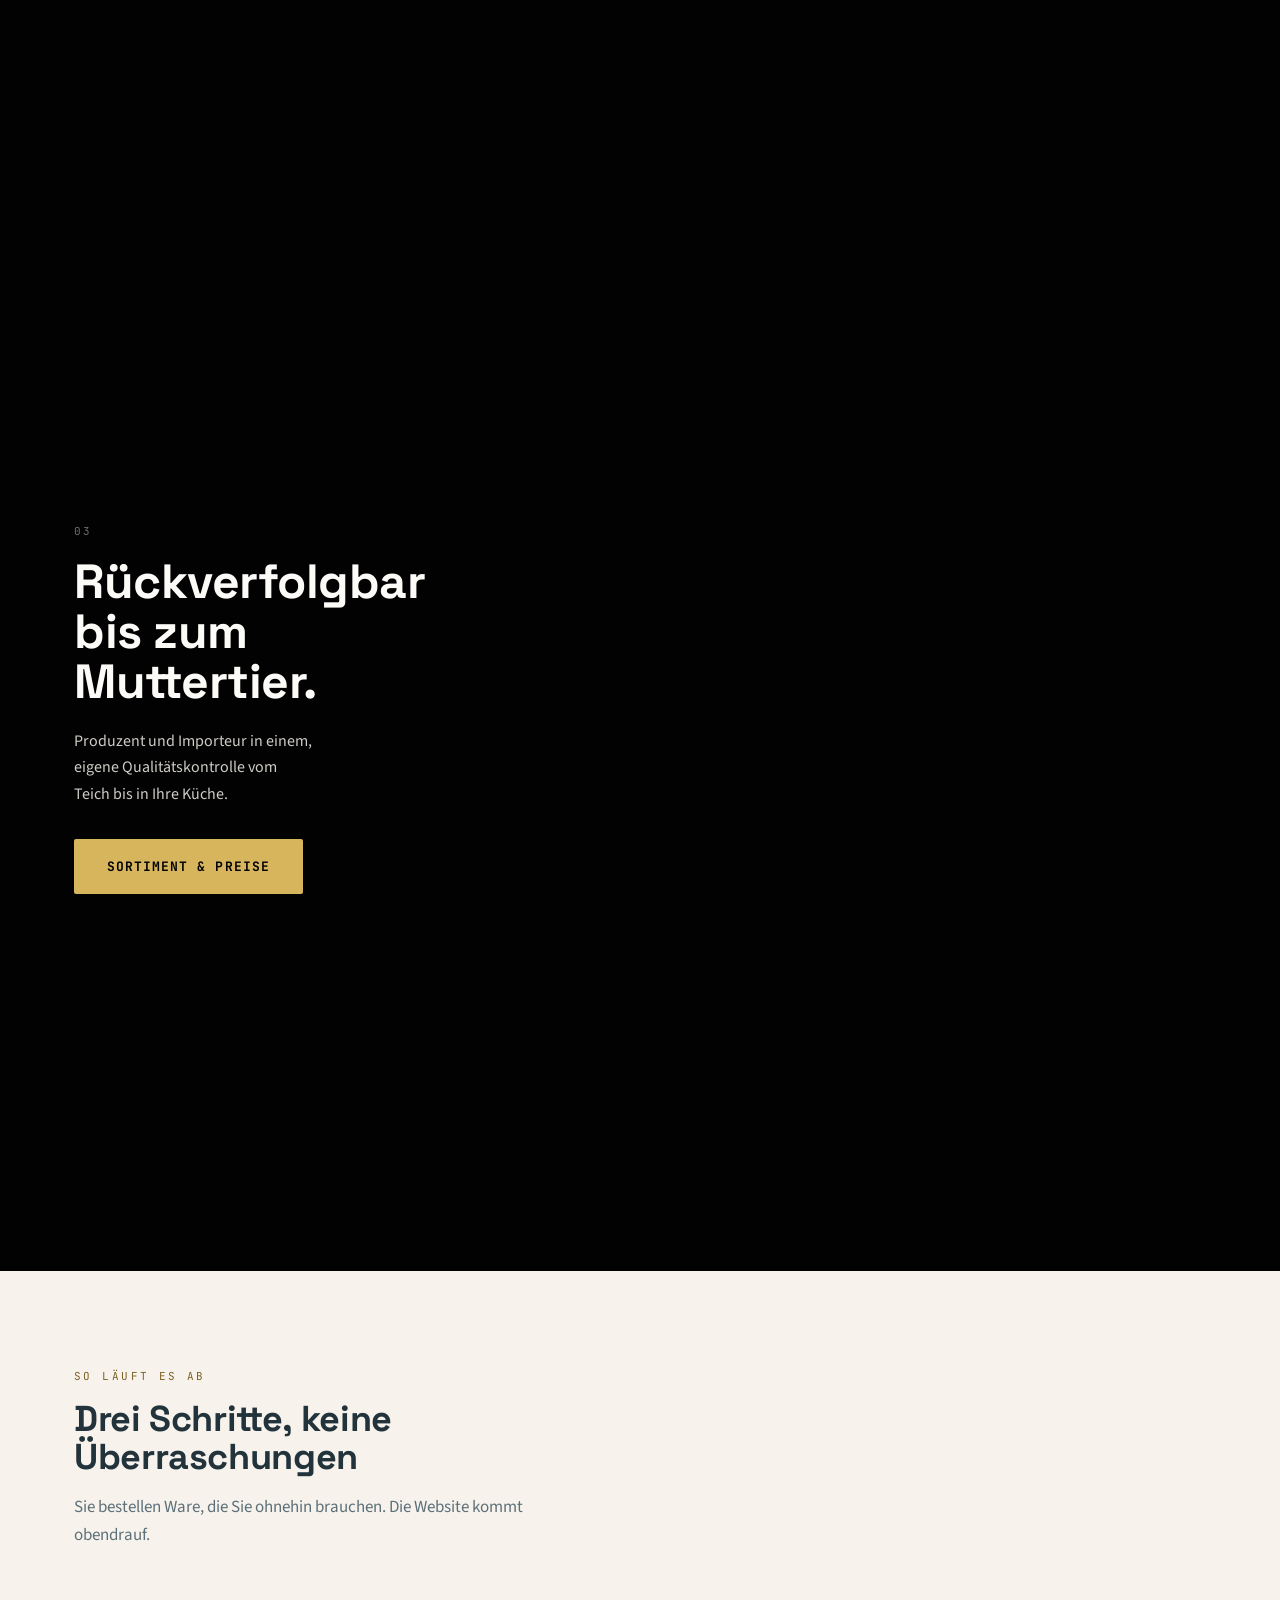
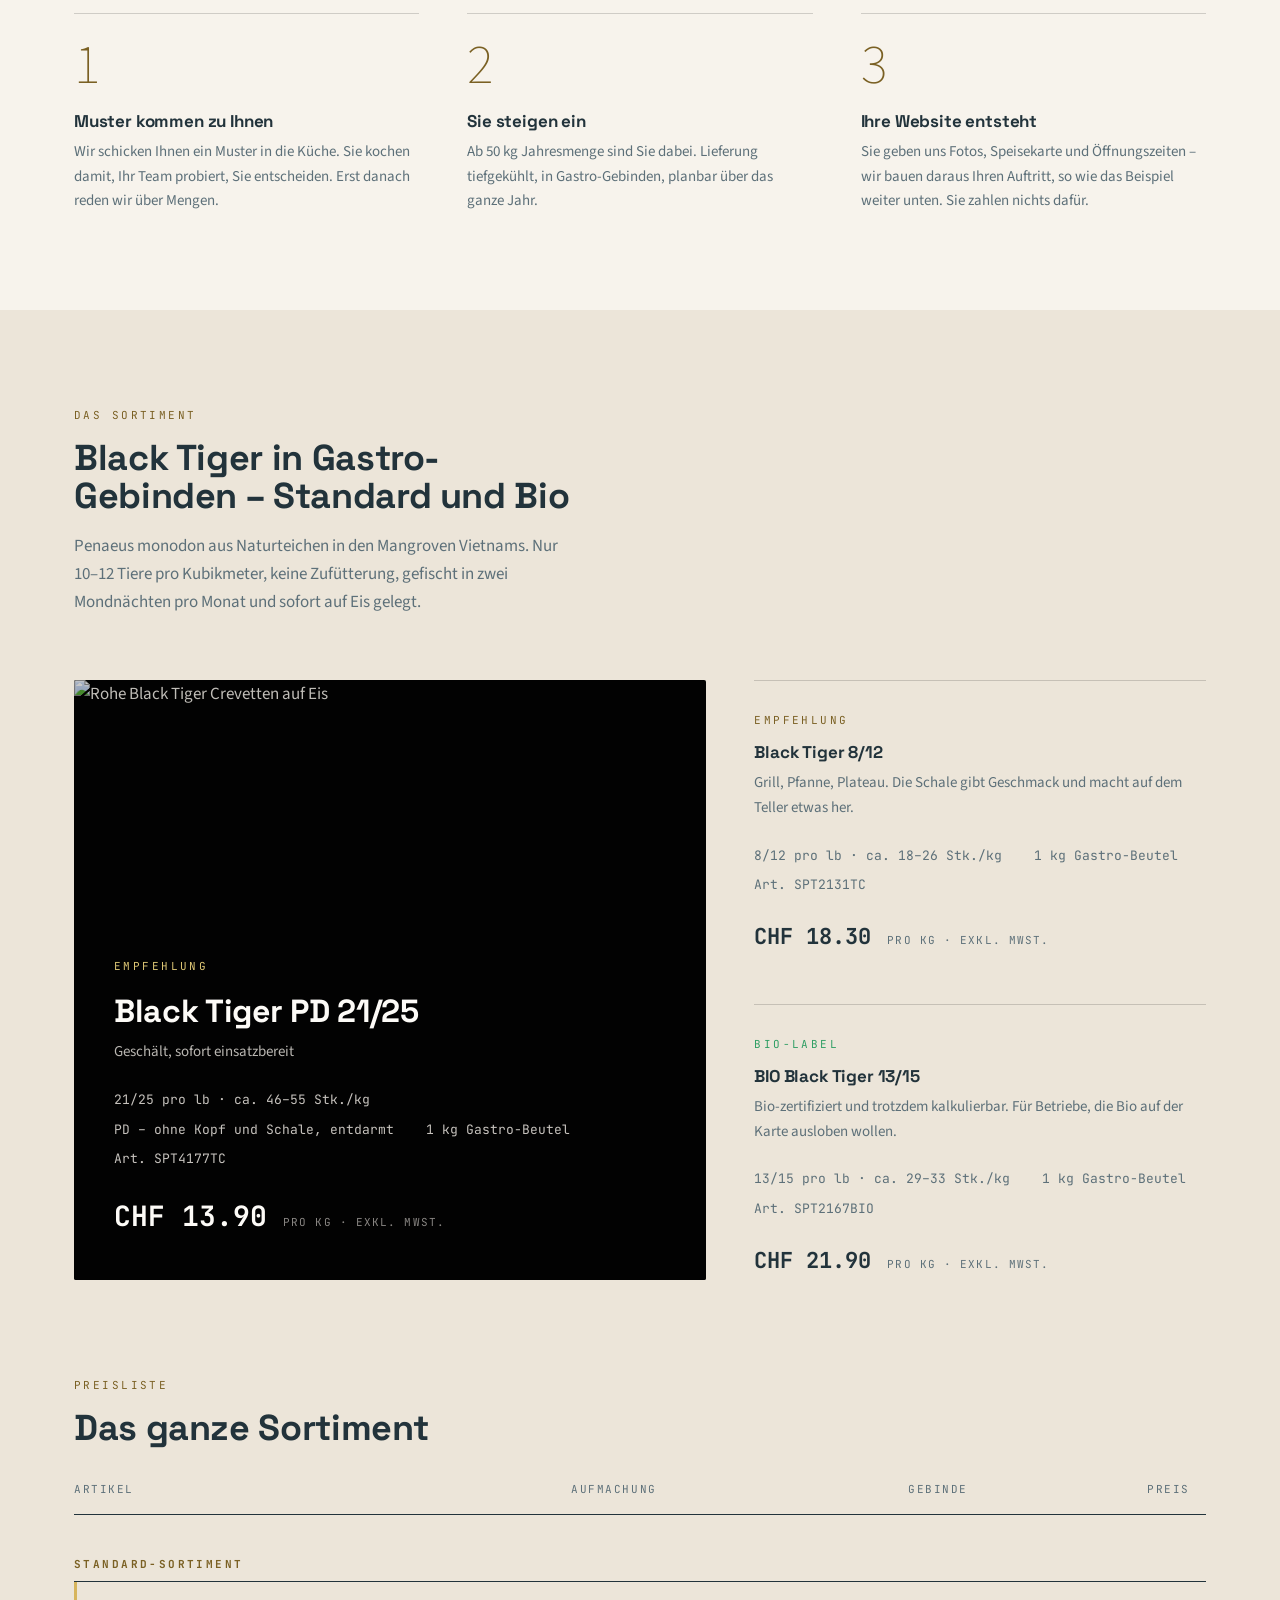
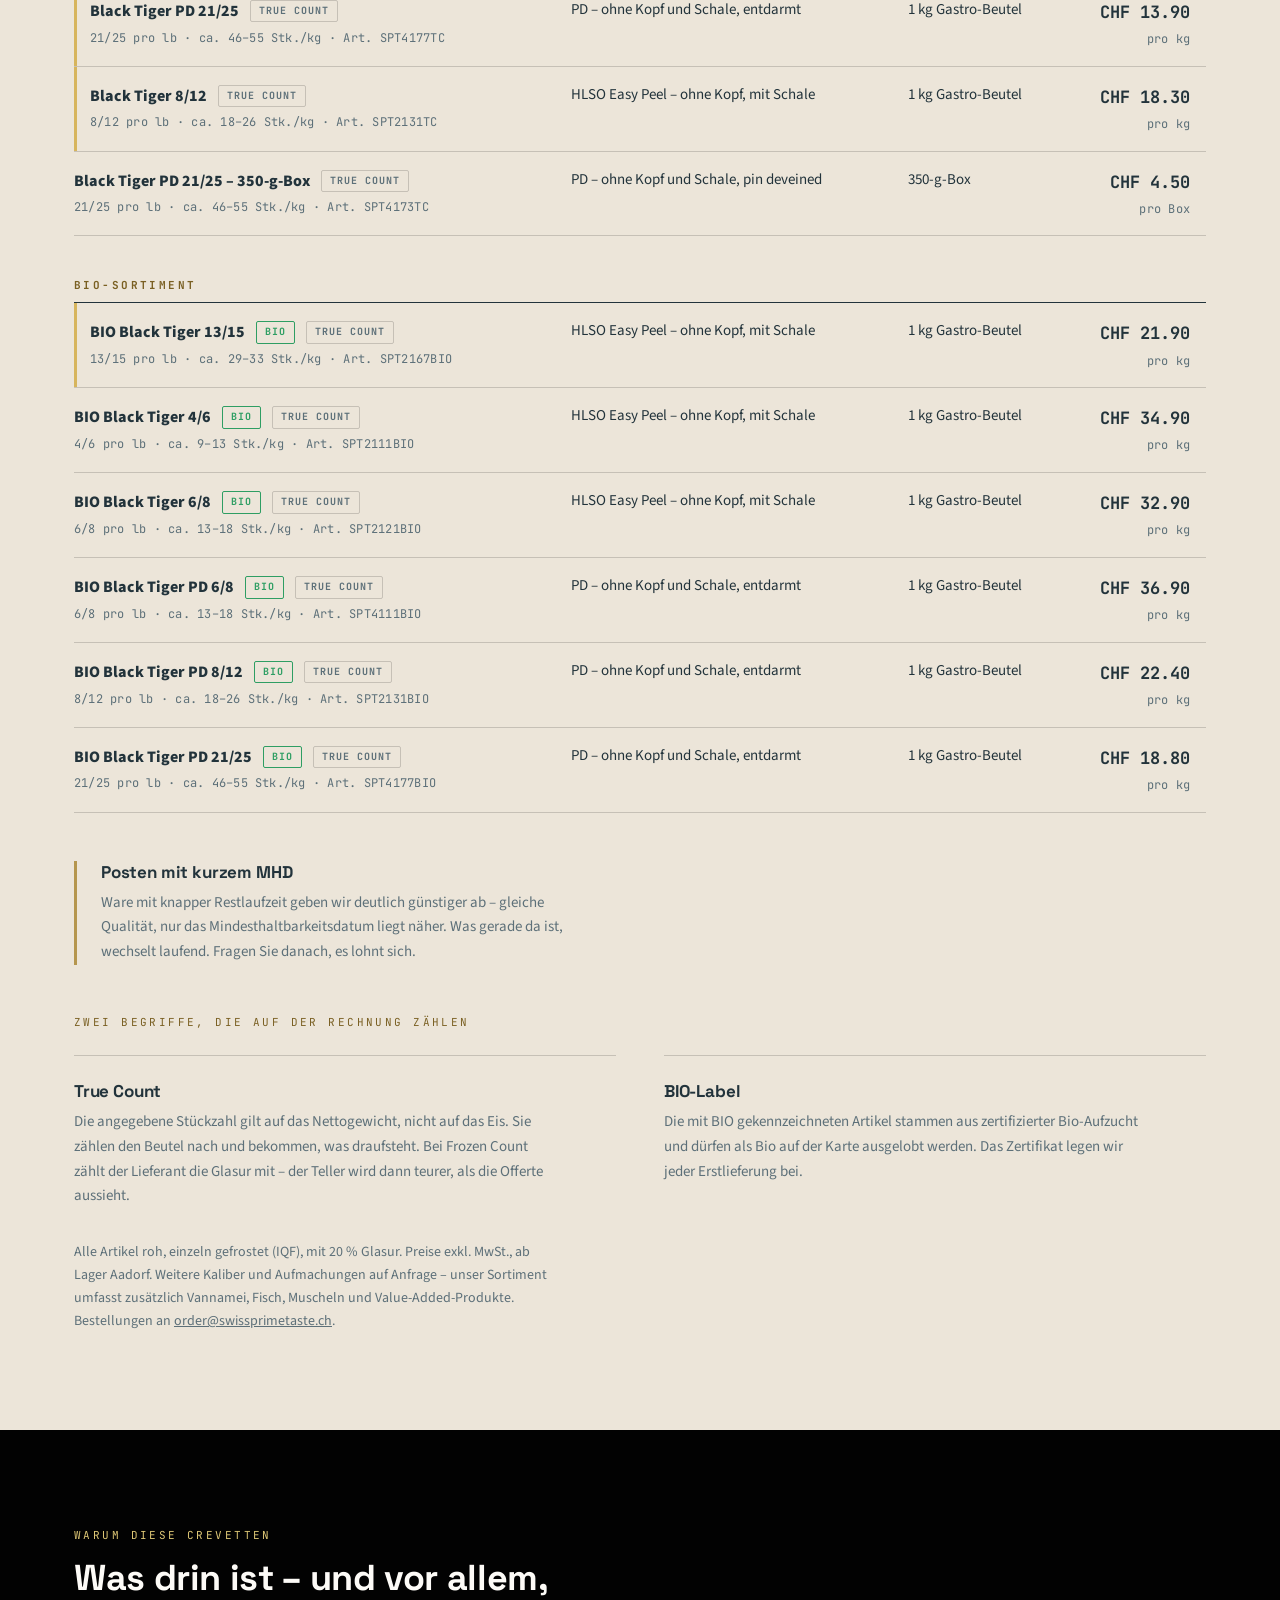
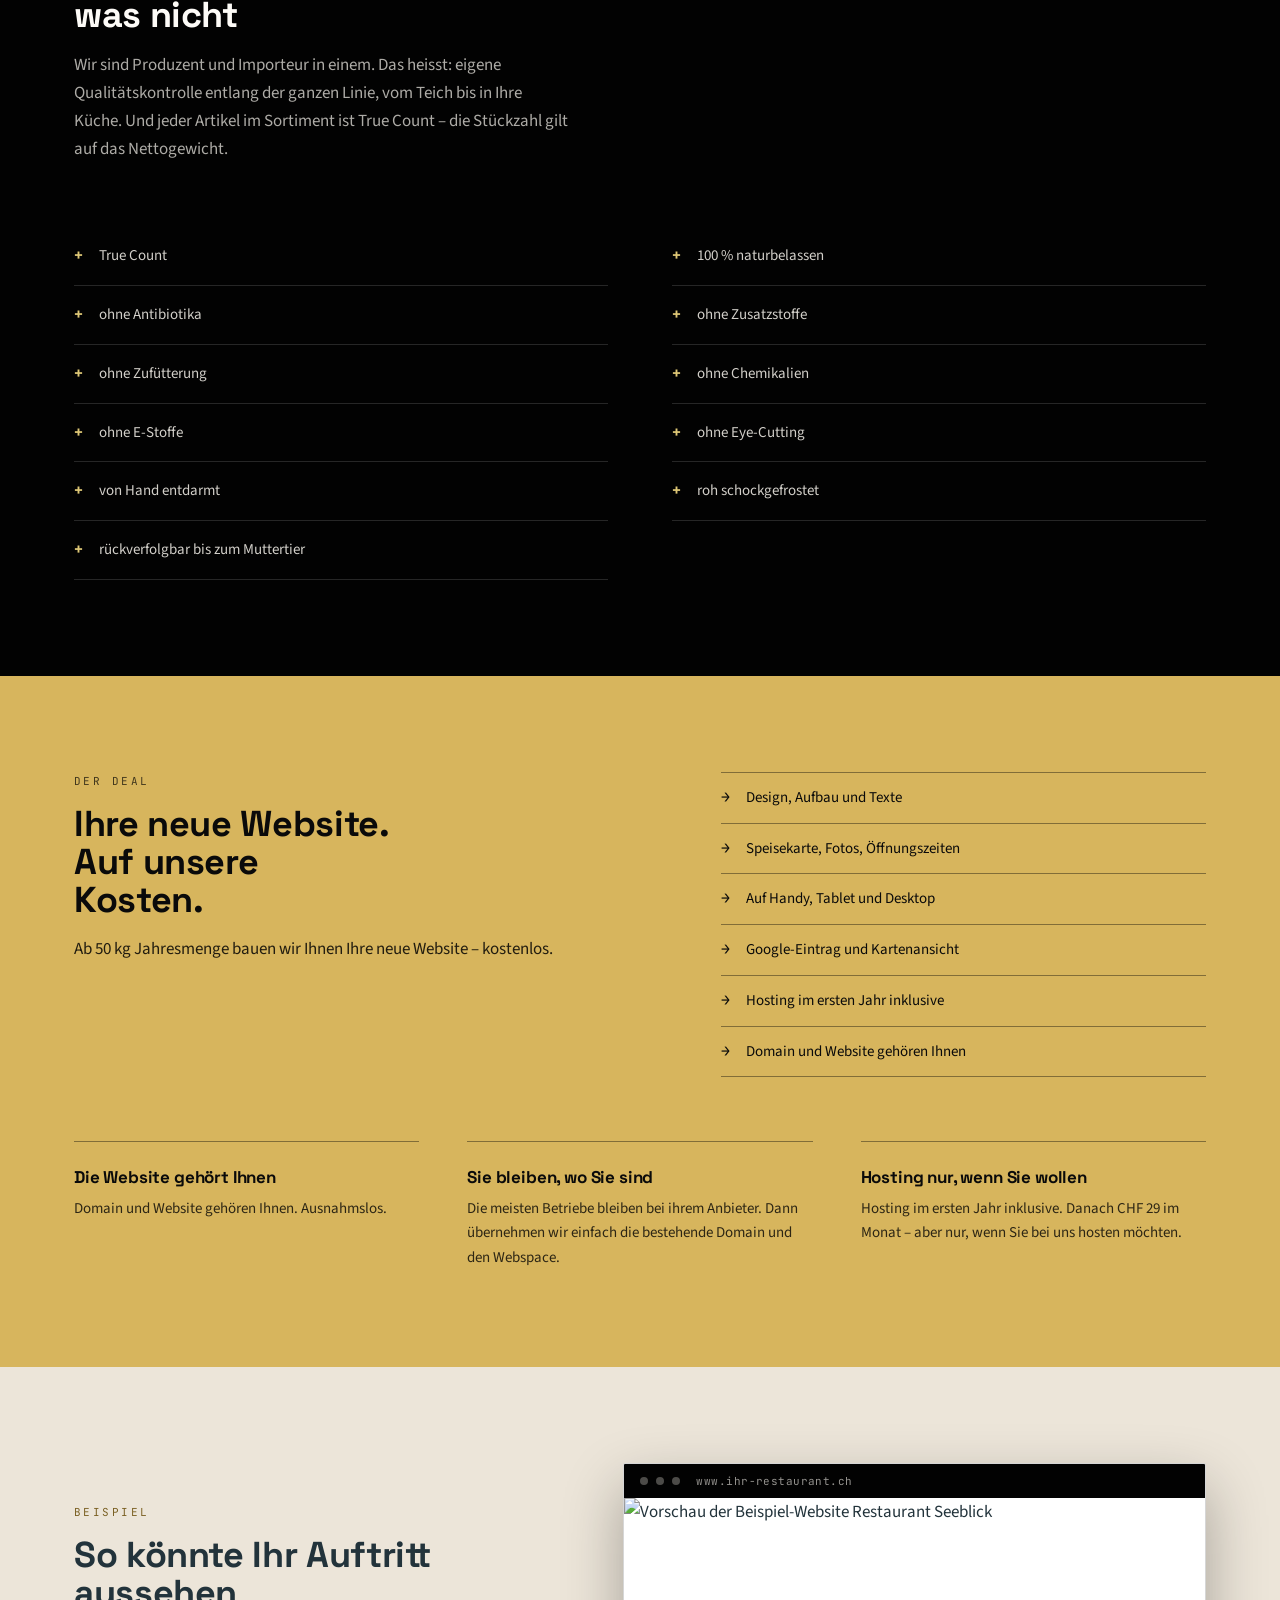
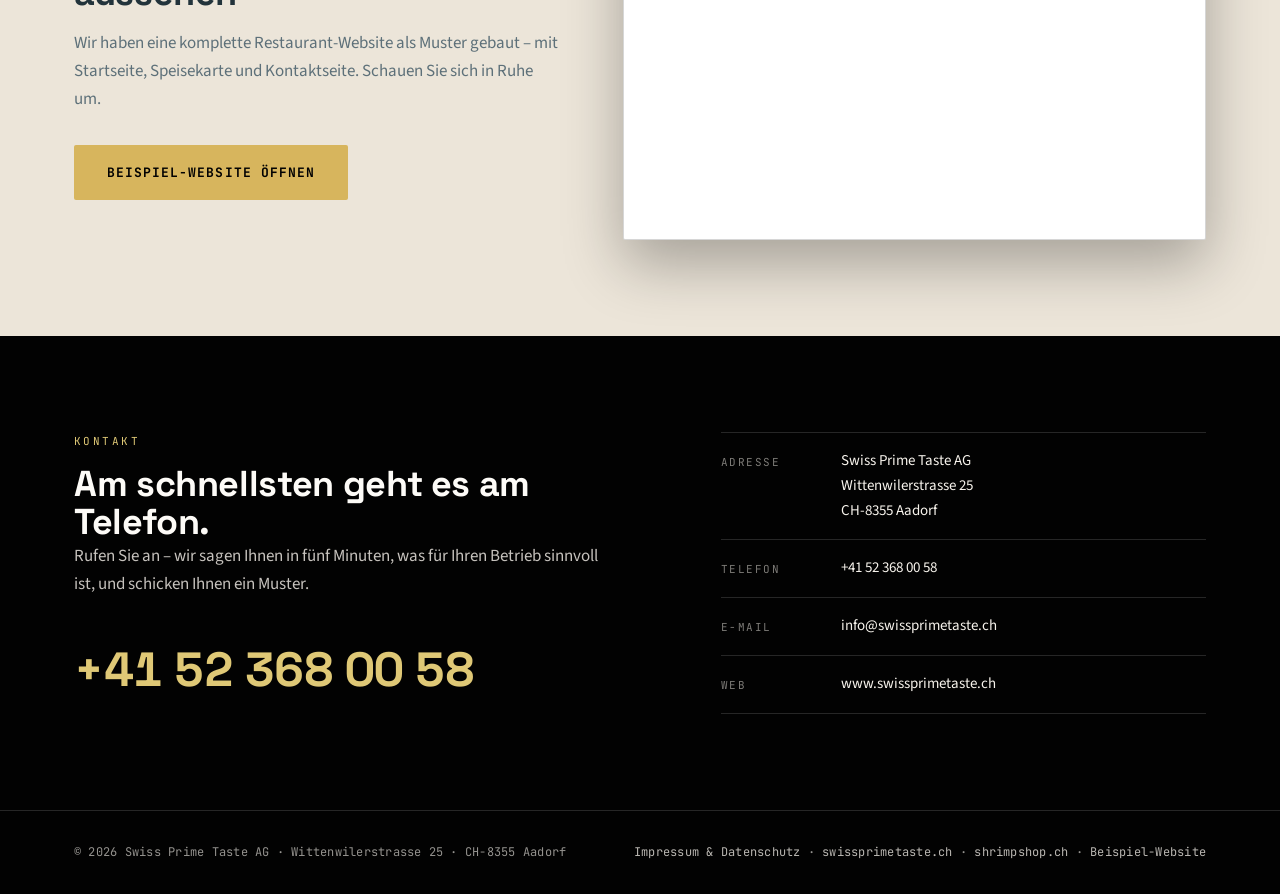
==== commit 00bf00e9: "Mindestmenge von 20 auf 50 kg Jahresmenge Sechs Stellen, davon vier ueber produkte.js gesteuert (Her" ====
--- a/public/index.html
+++ b/public/index.html
@@ -167,7 +167,7 @@
       <article class="schritt">
         <span class="schritt__nr">2</span>
         <h3>Sie steigen ein</h3>
-        <p>Ab 20 kg Jahresabnahme sind Sie dabei. Lieferung tiefgekühlt,
+        <p>Ab 50 kg Jahresmenge sind Sie dabei. Lieferung tiefgekühlt,
            in Gastro-Gebinden, planbar über das ganze Jahr.</p>
       </article>
       <article class="schritt">
@@ -241,7 +241,7 @@
       <div>
         <span class="label">Der Deal</span>
         <h2>Ihre neue Website. Auf unsere Kosten.</h2>
-        <p id="deal-text">Ab 20 kg Jahresabnahme bauen wir Ihnen Ihre neue Website – kostenlos.</p>
+        <p id="deal-text">Ab 50 kg Jahresmenge bauen wir Ihnen Ihre neue Website – kostenlos.</p>
       </div>
       <ul class="deal__liste">
         <li>Design, Aufbau und Texte</li>
--- a/public/assets/css/film.css
+++ b/public/assets/css/film.css
@@ -124,11 +124,39 @@
 }
 
 /* ------------------------------------------------------------- Responsiv */
-@media(max-width:768px){
+
+/* Hochformat: Ein 16:9-Film in einer bildschirmhohen Buehne wuerde per
+   `cover` links und rechts fast dreiviertel wegschneiden. Deshalb hier eine
+   flache Buehne, `contain` statt `cover` (der Film hat selbst schwarzen
+   Grund, die Raender fallen also nicht auf) und der Text steht UNTER dem
+   Bild statt darauf. Breakpoint identisch zu film.js. */
+@media(max-width:860px){
+  /* Buehne liegt jetzt OBEN: Der Text soll dahinter verschwinden, nicht
+     darueber laufen. Im Querformat ist es umgekehrt. */
+  .film__buehne{height:46dvh;z-index:5}
+
+  .film__video,
+  .film__standbild{object-fit:contain}
+
+  /* Kein Ueberlagern mehr: Kapitel laufen unter der klebenden Buehne durch */
+  .film__kapitel-liste{margin-top:0;z-index:0}
+
+  .film__kapitel{
+    min-height:56dvh;
+    padding:32px 0;
+  }
+
+  /* Der Text liegt jetzt auf schwarzem Grund, der Schleier darf zurueck */
+  .film__schleier{
+    background:linear-gradient(to bottom,
+      rgba(2,2,2,.30) 0,rgba(2,2,2,0) 40%,rgba(2,2,2,.55) 100%);
+  }
+
   .film__kapitel h2,
-  .film__kapitel h1{font-size:clamp(2rem,9vw,2.75rem)}
+  .film__kapitel h1{font-size:clamp(1.75rem,7vw,2.375rem);max-width:none}
   .film__kapitel-text{max-width:none}
-  .film__belege{gap:16px}
+  .film__kapitel p{max-width:none}
+  .film__belege{gap:8px 16px}
 }
 
 /* --------------------------------------------------- Reduzierte Bewegung */
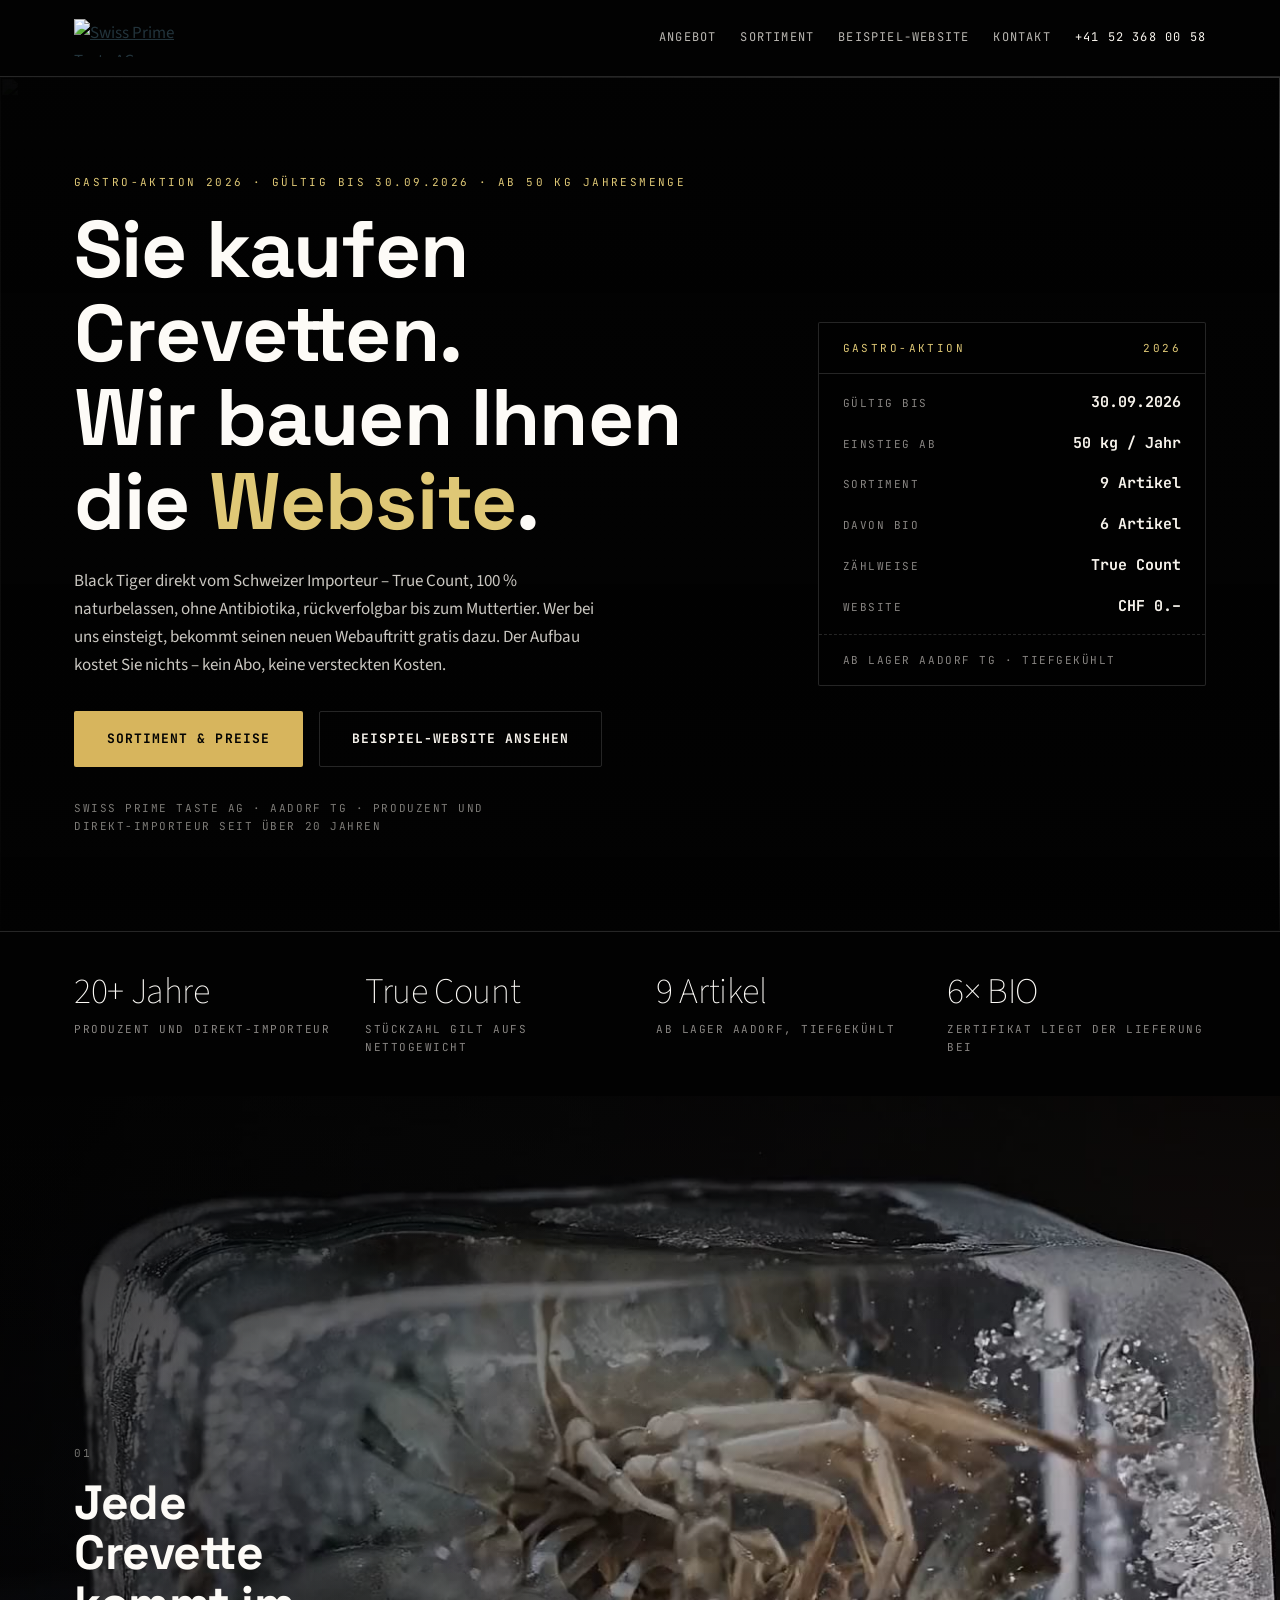
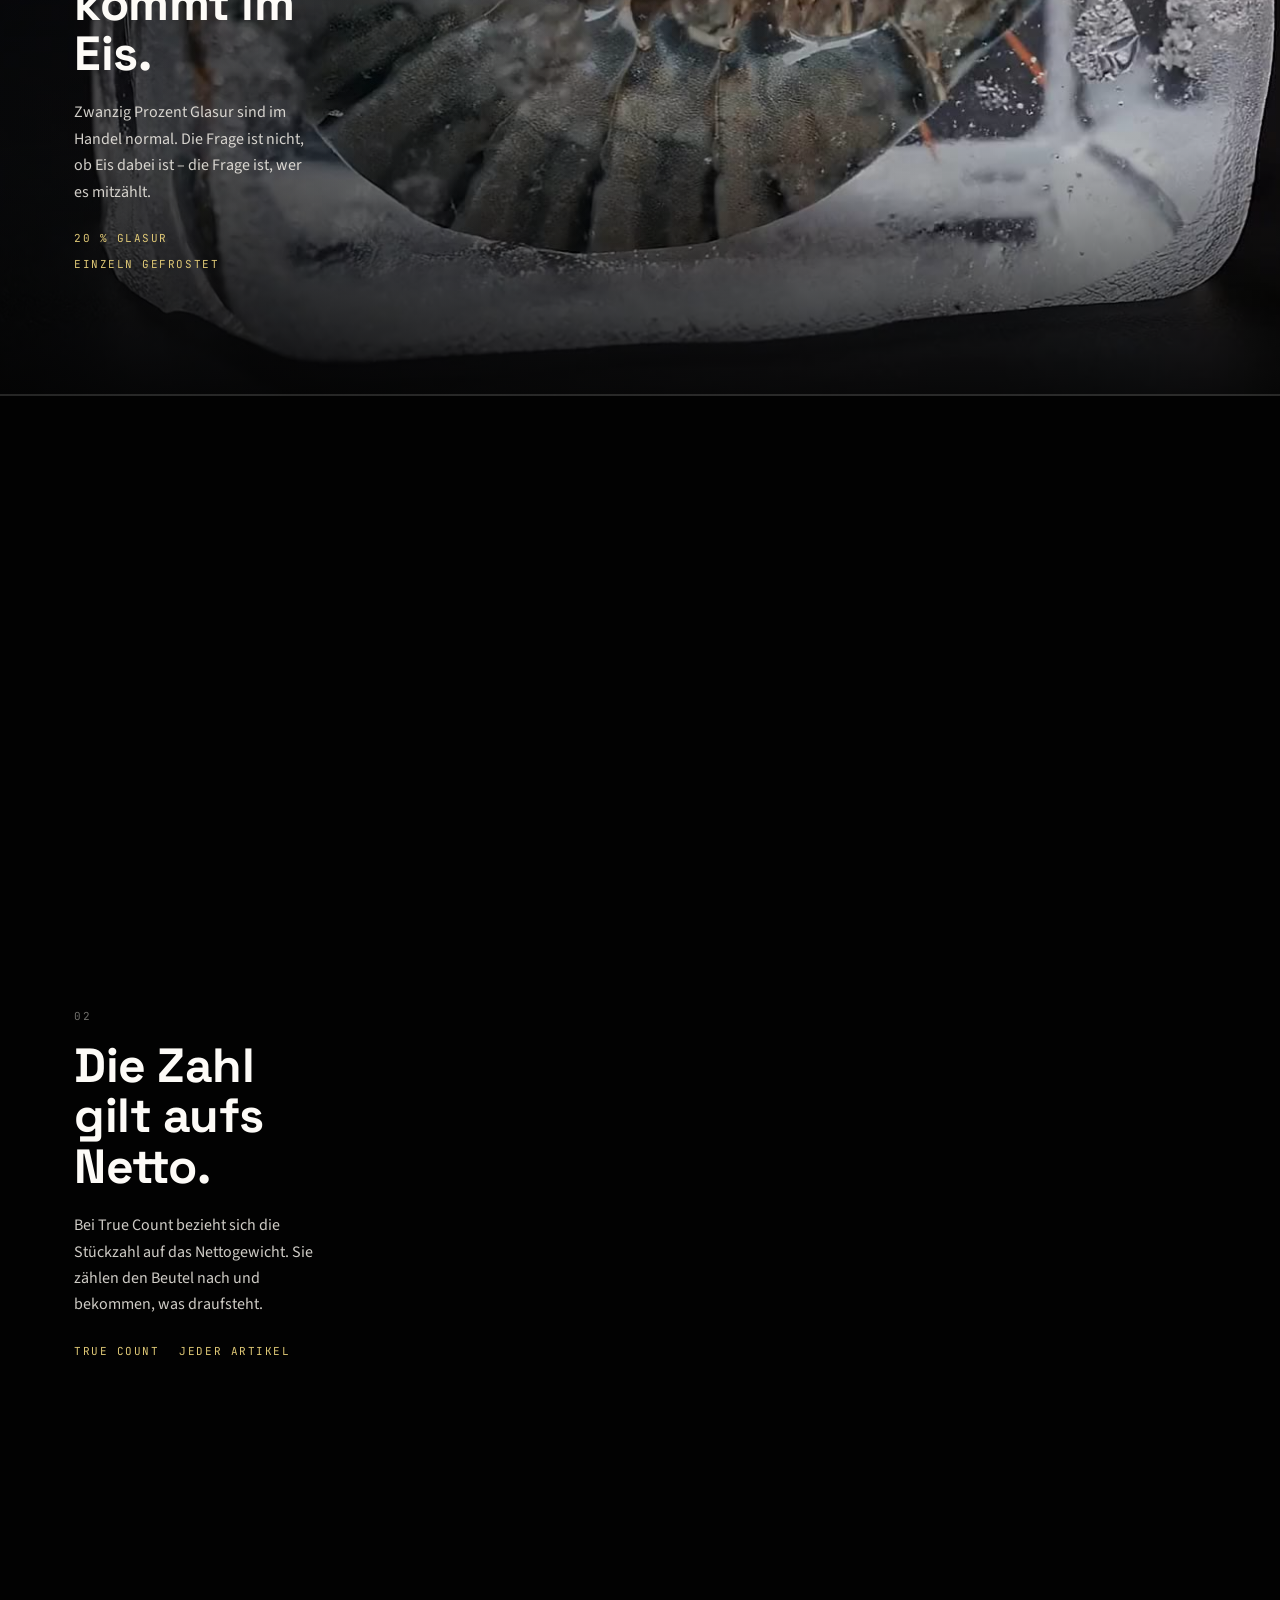
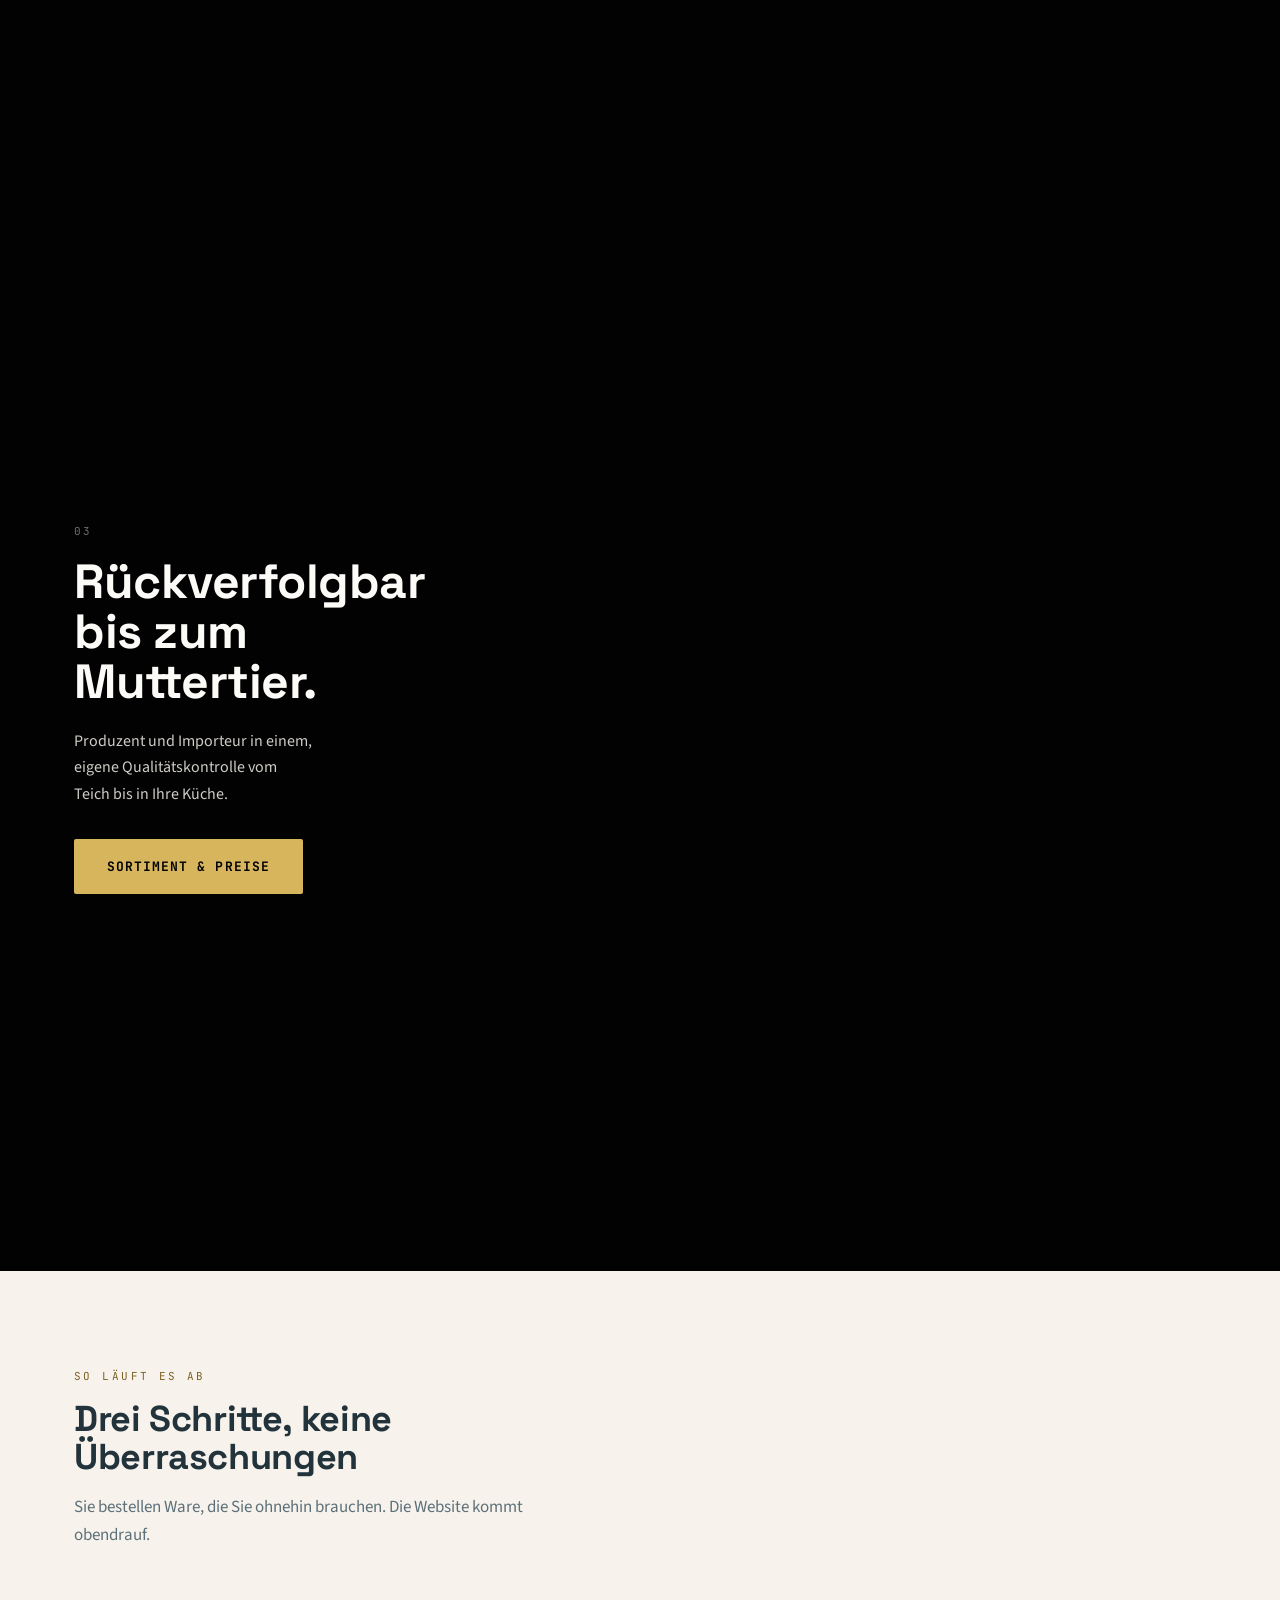
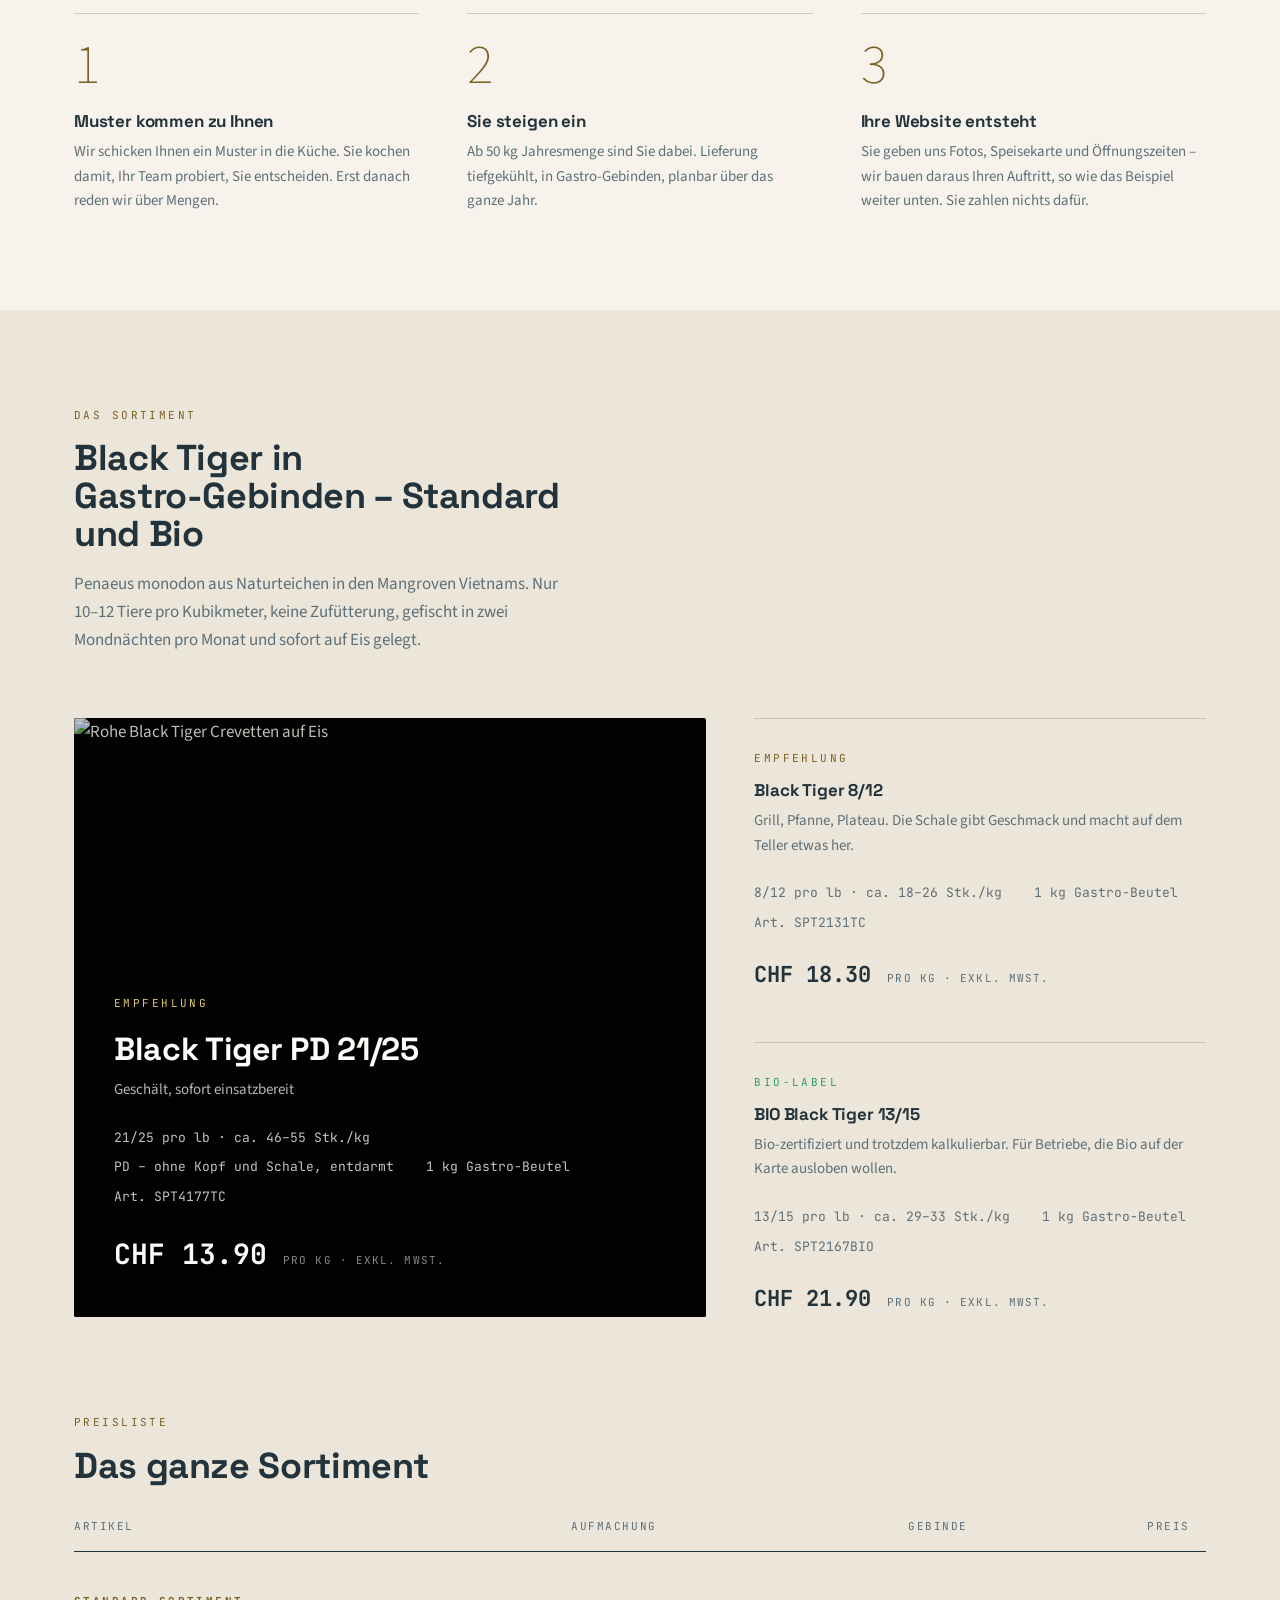
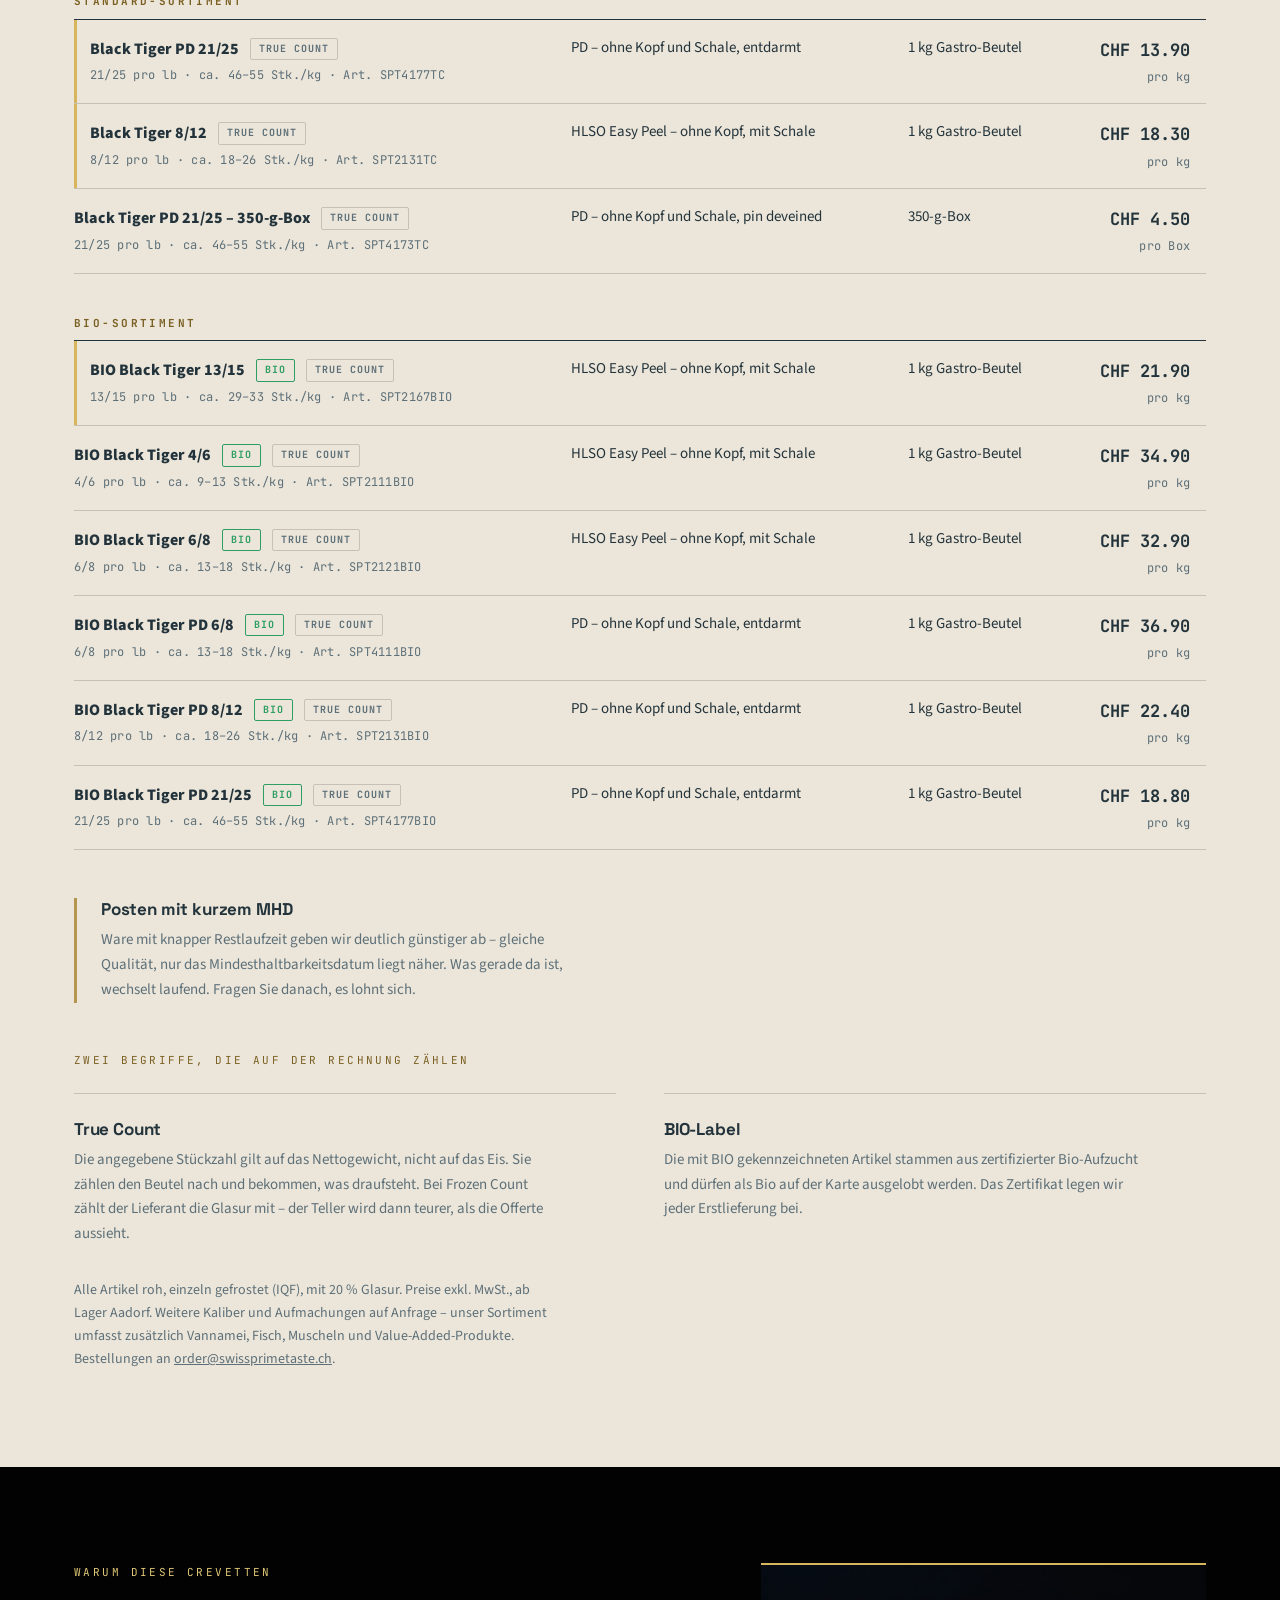
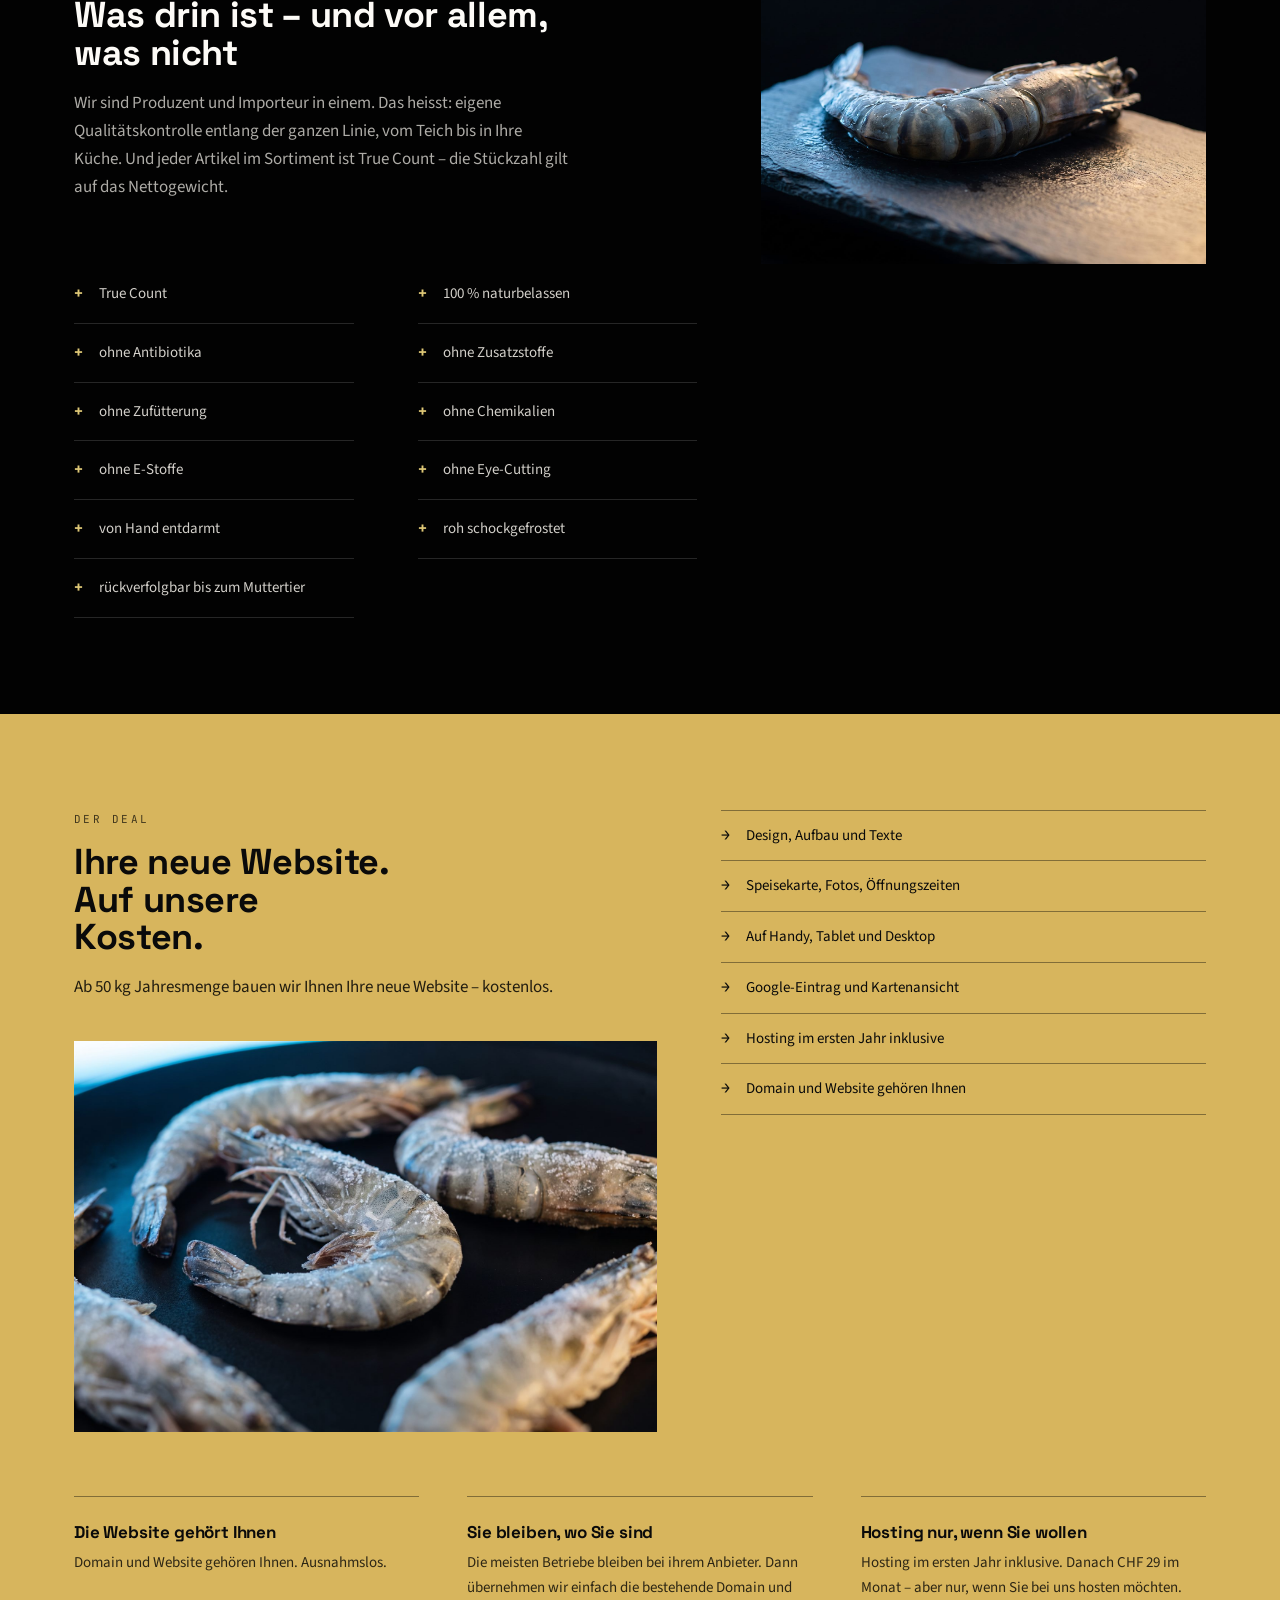
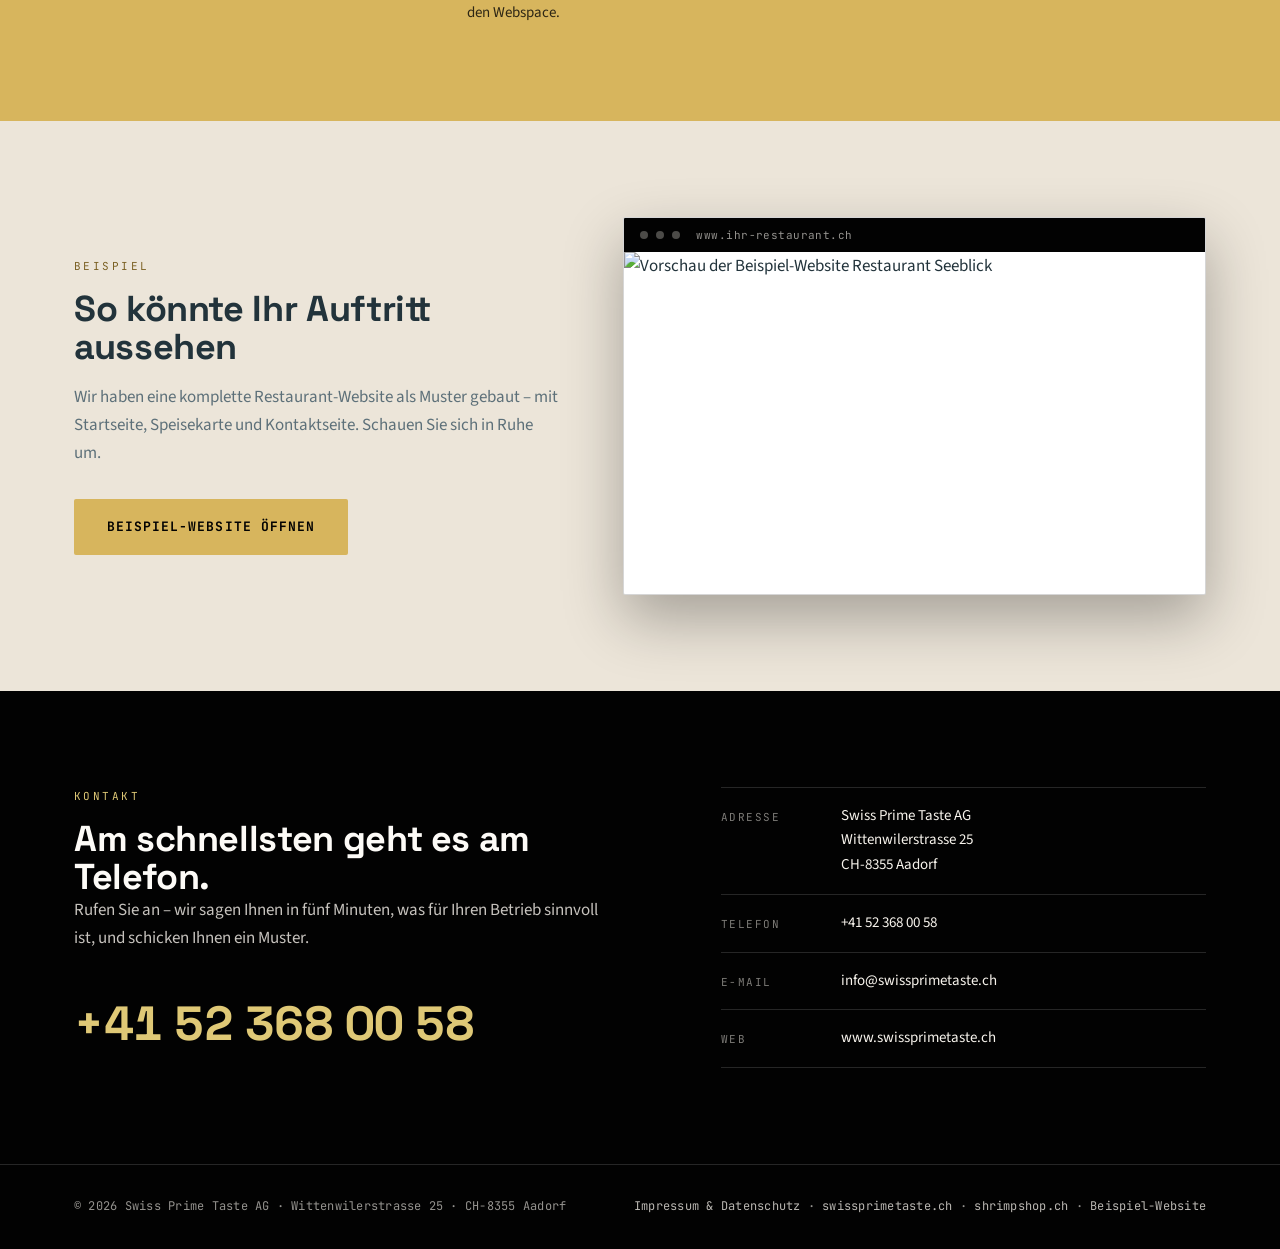
==== commit 7ee5da8c: "Startseite: Bildfuehrung und gestaffelte Reveals Die Seite wirkte flach, weil zwei grosse Abschnitte" ====
--- a/public/index.html
+++ b/public/index.html
@@ -157,20 +157,20 @@
       <p>Sie bestellen Ware, die Sie ohnehin brauchen. Die Website kommt obendrauf.</p>
     </div>
 
-    <div class="schritte zeig">
-      <article class="schritt">
+    <div class="schritte zeig-reihe">
+      <article class="schritt zeig">
         <span class="schritt__nr">1</span>
         <h3>Muster kommen zu Ihnen</h3>
         <p>Wir schicken Ihnen ein Muster in die Küche. Sie kochen damit, Ihr Team probiert,
            Sie entscheiden. Erst danach reden wir über Mengen.</p>
       </article>
-      <article class="schritt">
+      <article class="schritt zeig">
         <span class="schritt__nr">2</span>
         <h3>Sie steigen ein</h3>
         <p>Ab 50 kg Jahresmenge sind Sie dabei. Lieferung tiefgekühlt,
            in Gastro-Gebinden, planbar über das ganze Jahr.</p>
       </article>
-      <article class="schritt">
+      <article class="schritt zeig">
         <span class="schritt__nr">3</span>
         <h3>Ihre Website entsteht</h3>
         <p>Sie geben uns Fotos, Speisekarte und Öffnungszeiten – wir bauen daraus
@@ -185,7 +185,7 @@
   <div class="wrap">
     <div class="sek__kopf">
       <span class="label">Das Sortiment</span>
-      <h2>Black Tiger in Gastro-Gebinden – Standard und Bio</h2>
+      <h2>Black Tiger in Gastro&#8209;Gebinden – Standard und Bio</h2>
       <p>Penaeus monodon aus Naturteichen in den Mangroven Vietnams. Nur 10–12 Tiere pro
          Kubikmeter, keine Zufütterung, gefischt in zwei Mondnächten pro Monat und sofort
          auf Eis gelegt.</p>
@@ -223,14 +223,21 @@
 <!-- ============================================================ QUALITÄT -->
 <section class="sek sek--dunkel">
   <div class="wrap">
-    <div class="sek__kopf">
-      <span class="label label--hell">Warum diese Crevetten</span>
-      <h2>Was drin ist – und vor allem, was nicht</h2>
-      <p>Wir sind Produzent und Importeur in einem. Das heisst: eigene Qualitätskontrolle
-         entlang der ganzen Linie, vom Teich bis in Ihre Küche. Und jeder Artikel im
-         Sortiment ist True Count – die Stückzahl gilt auf das Nettogewicht.</p>
-    </div>
-    <ul class="merkmale" id="merkmale"></ul>
+    <div class="qual">
+      <div>
+        <div class="sek__kopf">
+          <span class="label label--hell">Warum diese Crevetten</span>
+          <h2>Was drin ist – und vor allem, was nicht</h2>
+          <p>Wir sind Produzent und Importeur in einem. Das heisst: eigene Qualitätskontrolle
+             entlang der ganzen Linie, vom Teich bis in Ihre Küche. Und jeder Artikel im
+             Sortiment ist True Count – die Stückzahl gilt auf das Nettogewicht.</p>
+        </div>
+        <ul class="merkmale" id="merkmale"></ul>
+      </div>
+      <figure class="qual__bild zeig">
+        <img src="assets/img/bt-bio.jpg" alt="Einzelne rohe Black Tiger Crevette mit sichtbarer Bänderung auf dunklem Schiefer" width="1600" height="1073" loading="lazy">
+      </figure>
+    </div>
   </div>
 </section>
 
@@ -242,6 +249,9 @@
         <span class="label">Der Deal</span>
         <h2>Ihre neue Website. Auf unsere Kosten.</h2>
         <p id="deal-text">Ab 50 kg Jahresmenge bauen wir Ihnen Ihre neue Website – kostenlos.</p>
+        <figure class="deal__bild">
+          <img src="assets/img/bt-eis.jpg" alt="Einzeln gefrostete Black Tiger Crevetten mit feinem Reif auf der Schale" width="1600" height="1073" loading="lazy">
+        </figure>
       </div>
       <ul class="deal__liste">
         <li>Design, Aufbau und Texte</li>
@@ -253,17 +263,17 @@
       </ul>
     </div>
 
-    <div class="konditionen zeig">
-      <div>
+    <div class="konditionen zeig-reihe">
+      <div class="zeig">
         <h3>Die Website gehört Ihnen</h3>
         <p data-kondition="eigentum">Domain und Website gehören Ihnen. Ausnahmslos.</p>
       </div>
-      <div>
+      <div class="zeig">
         <h3>Sie bleiben, wo Sie sind</h3>
         <p data-kondition="bestehend">Die meisten Betriebe bleiben bei ihrem Anbieter. Dann
            übernehmen wir einfach die bestehende Domain und den Webspace.</p>
       </div>
-      <div>
+      <div class="zeig">
         <h3>Hosting nur, wenn Sie wollen</h3>
         <p data-kondition="hosting">Hosting im ersten Jahr inklusive. Danach CHF 29 im Monat –
            aber nur, wenn Sie bei uns hosten möchten.</p>
--- a/public/assets/css/style.css
+++ b/public/assets/css/style.css
@@ -481,6 +481,41 @@
   transition-delay:var(--verz,0ms)}
 .zeig.da{opacity:1;transform:none}
 
+/* ----------------------------------------------------- Gestaffelte Reveals */
+/* Kinder erscheinen nacheinander statt als ein Block. Gesetzt wird nur die
+   Verzoegerung; Dauer und Kurve bleiben die aus .zeig (380ms, --ease-out,
+   nur transform und opacity). Bei reduzierter Bewegung greift der Block
+   ganz unten und schaltet alles hart sichtbar. */
+.zeig-reihe > .zeig:nth-child(2){--verz:90ms}
+.zeig-reihe > .zeig:nth-child(3){--verz:180ms}
+.zeig-reihe > .zeig:nth-child(4){--verz:270ms}
+.zeig-reihe > .zeig:nth-child(5){--verz:360ms}
+.zeig-reihe > .zeig:nth-child(6){--verz:450ms}
+
+/* -------------------------------------------------------- Bild im Deal --- */
+/* Die linke Spalte ist kuerzer als die Liste rechts. Ohne Bild bleibt im
+   Goldfeld eine grosse tote Flaeche stehen. */
+.deal__bild{margin:40px 0 0;overflow:hidden}
+.deal__bild img{width:100%;height:auto;display:block}
+
+/* ------------------------------------------------------ Qualitaet + Bild - */
+.qual{
+  display:grid;grid-template-columns:minmax(0,7fr) minmax(0,5fr);
+  gap:64px;align-items:start;
+}
+.qual__bild{margin:0;overflow:hidden;border-top:2px solid var(--koralle)}
+.qual__bild img{width:100%;height:auto;display:block}
+
+/* Dezenter Zoom, nur transform, nur auf Zeigergeraeten (DESIGN.md) */
+.deal__bild img,.qual__bild img{transition:transform 380ms var(--ease-out)}
+@media(hover:hover) and (pointer:fine){
+  .deal__bild:hover img,.qual__bild:hover img{transform:scale(1.03)}
+}
+
+@media(max-width:1024px){
+  .qual{grid-template-columns:1fr;gap:48px}
+}
+
 /* -------------------------------------------------------------- Responsiv */
 @media(max-width:1024px){
   .hero__inner{grid-template-columns:1fr;gap:48px;padding:64px 24px}
@@ -508,7 +543,10 @@
 /* --------------------------------------------------- Reduzierte Bewegung */
 @media(prefers-reduced-motion:reduce){
   html{scroll-behavior:auto}
-  .zeig{transform:none;transition:opacity 200ms ease}
+  /* Auch die Staffelung faellt weg, sonst warten Bloecke bis zu 450ms */
+  .zeig{transform:none;transition:opacity 200ms ease;--verz:0ms}
+  .deal__bild img,.qual__bild img{transition:none}
+  .deal__bild:hover img,.qual__bild:hover img{transform:none}
   .btn,.tel-gross{transition:none}
   .btn:active{transform:none}
 }
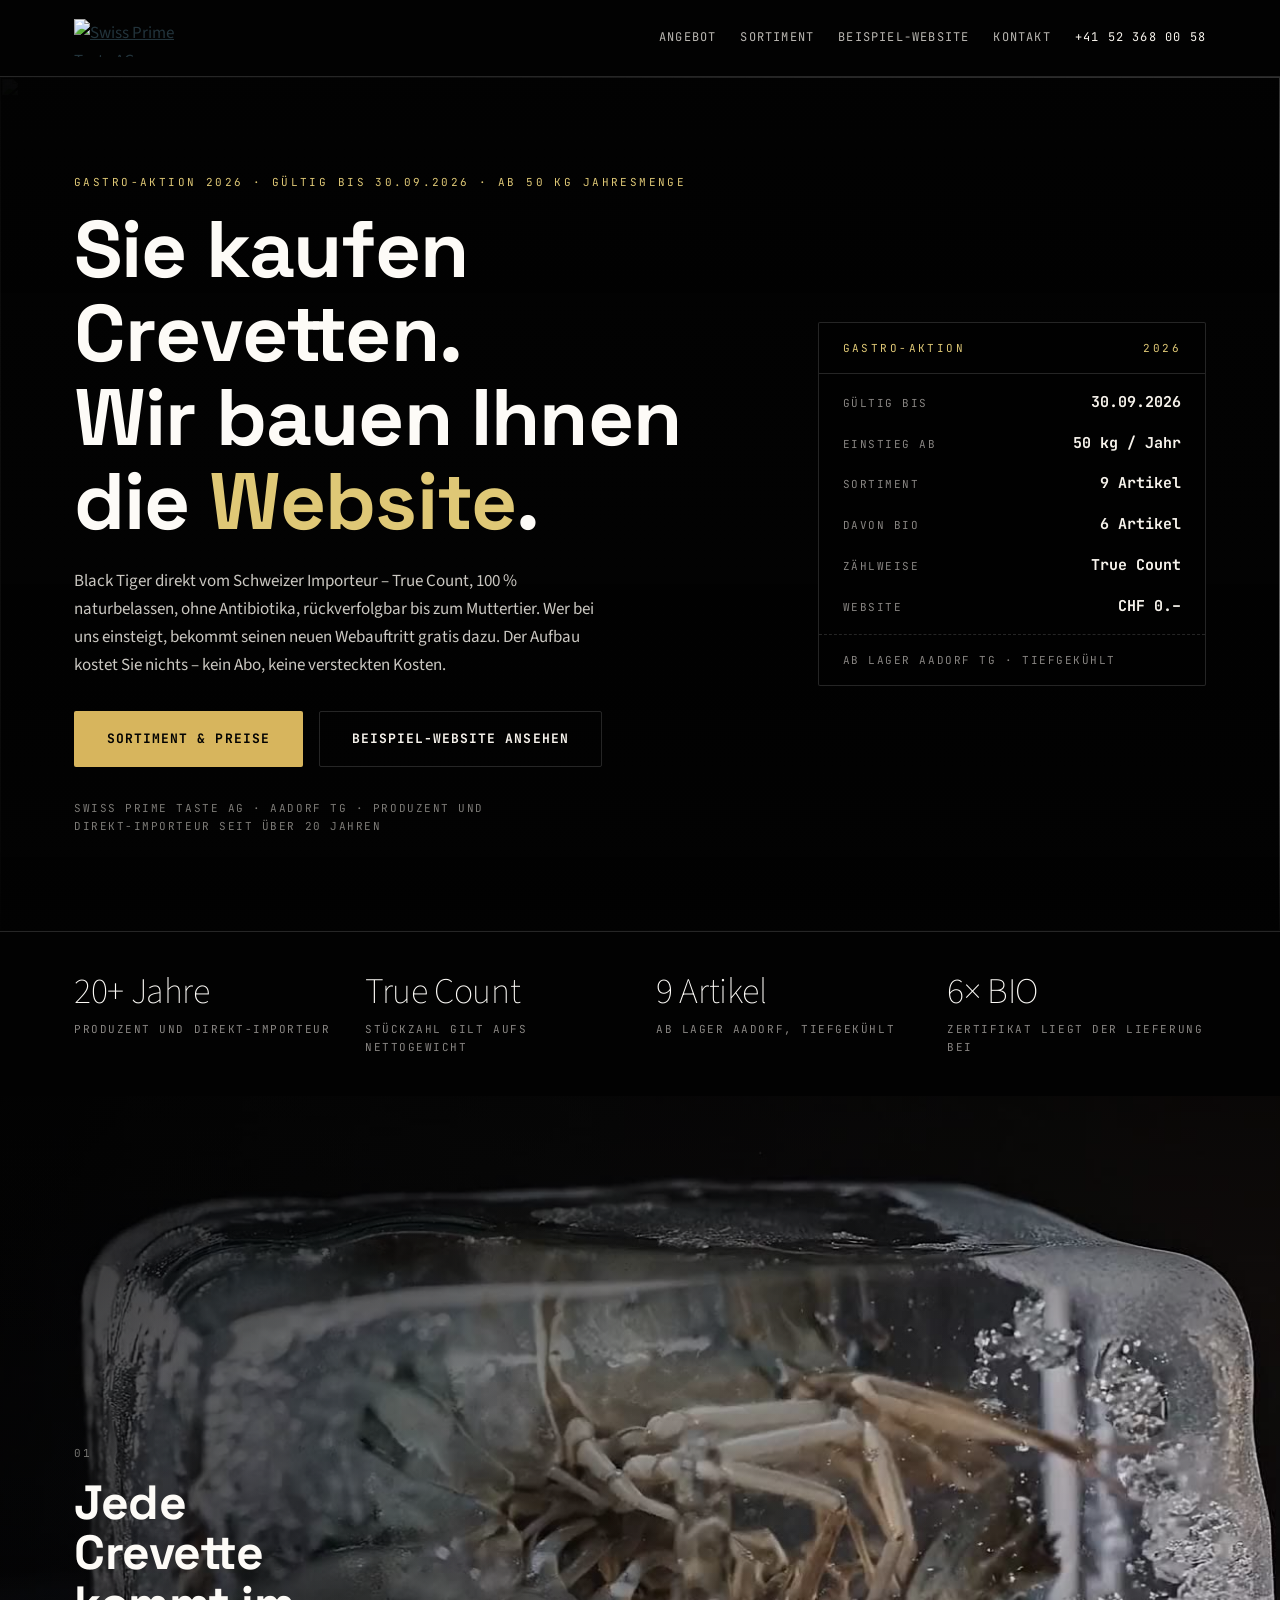
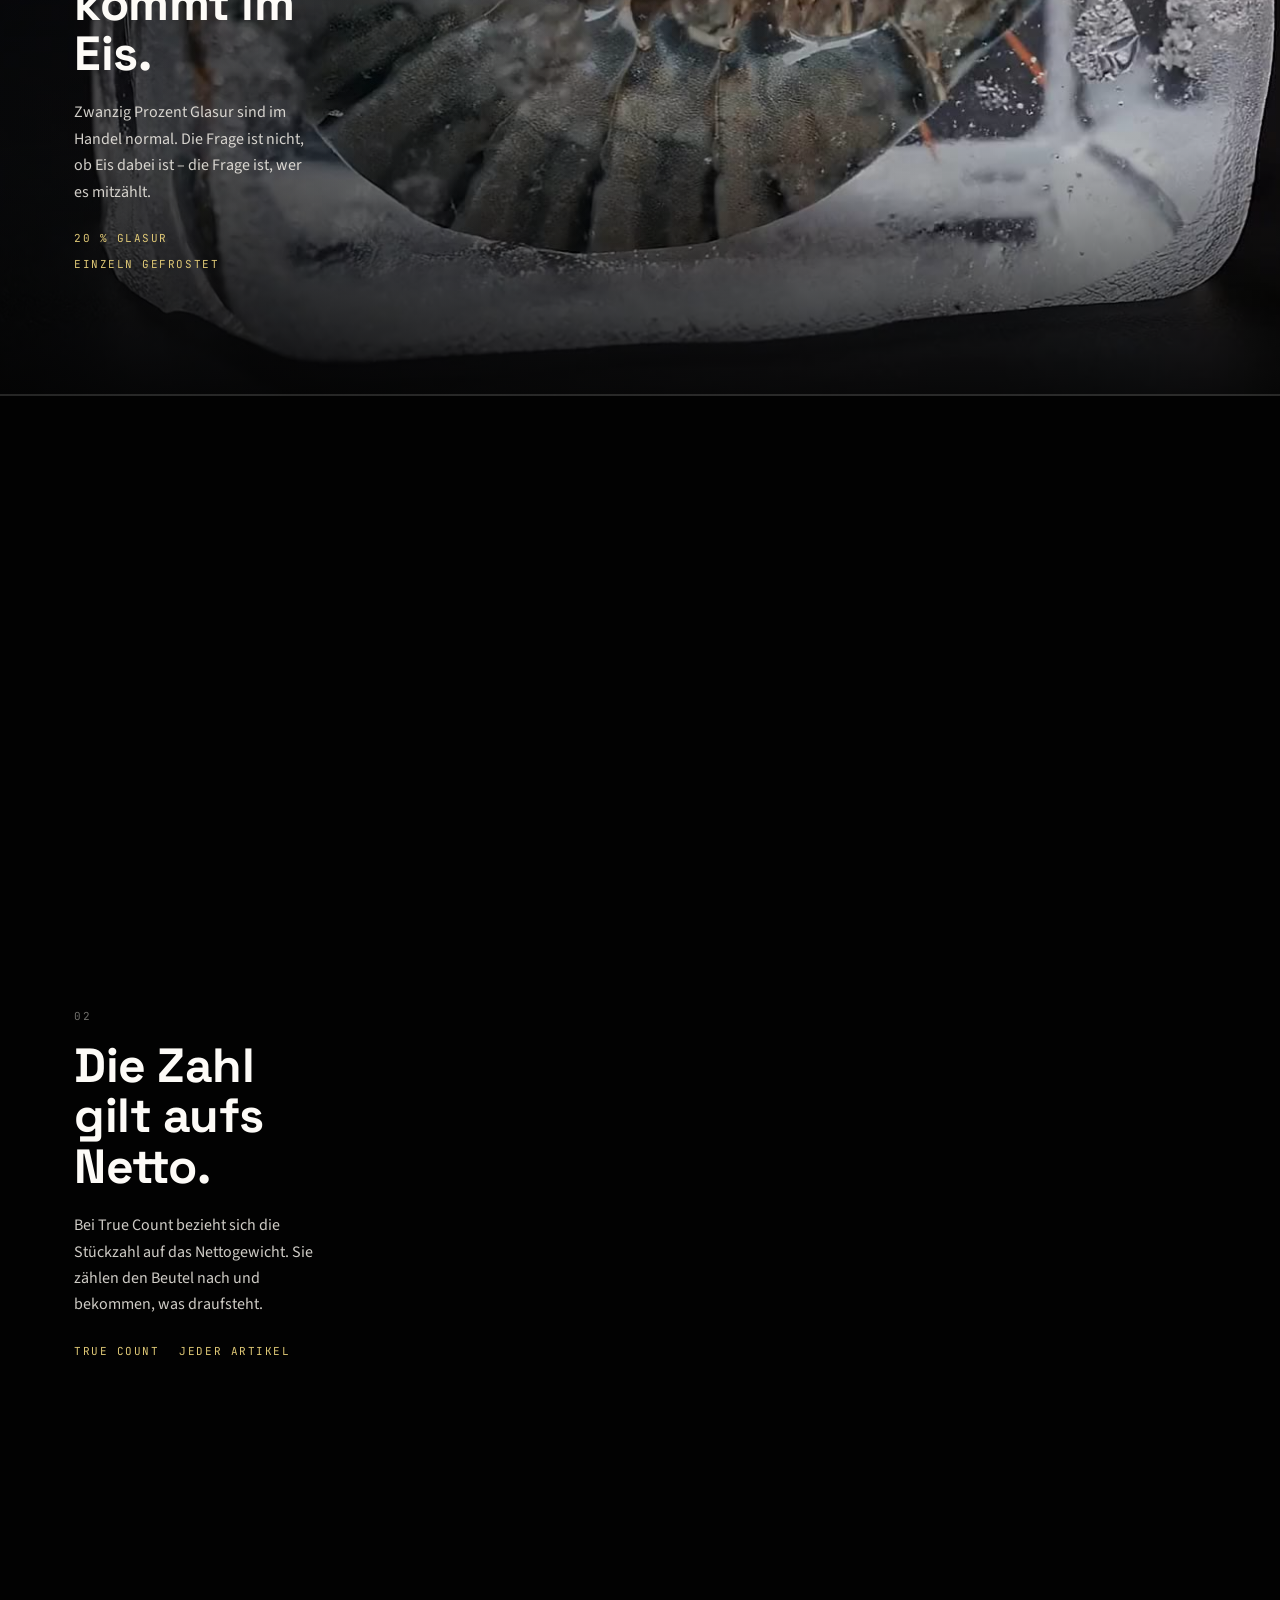
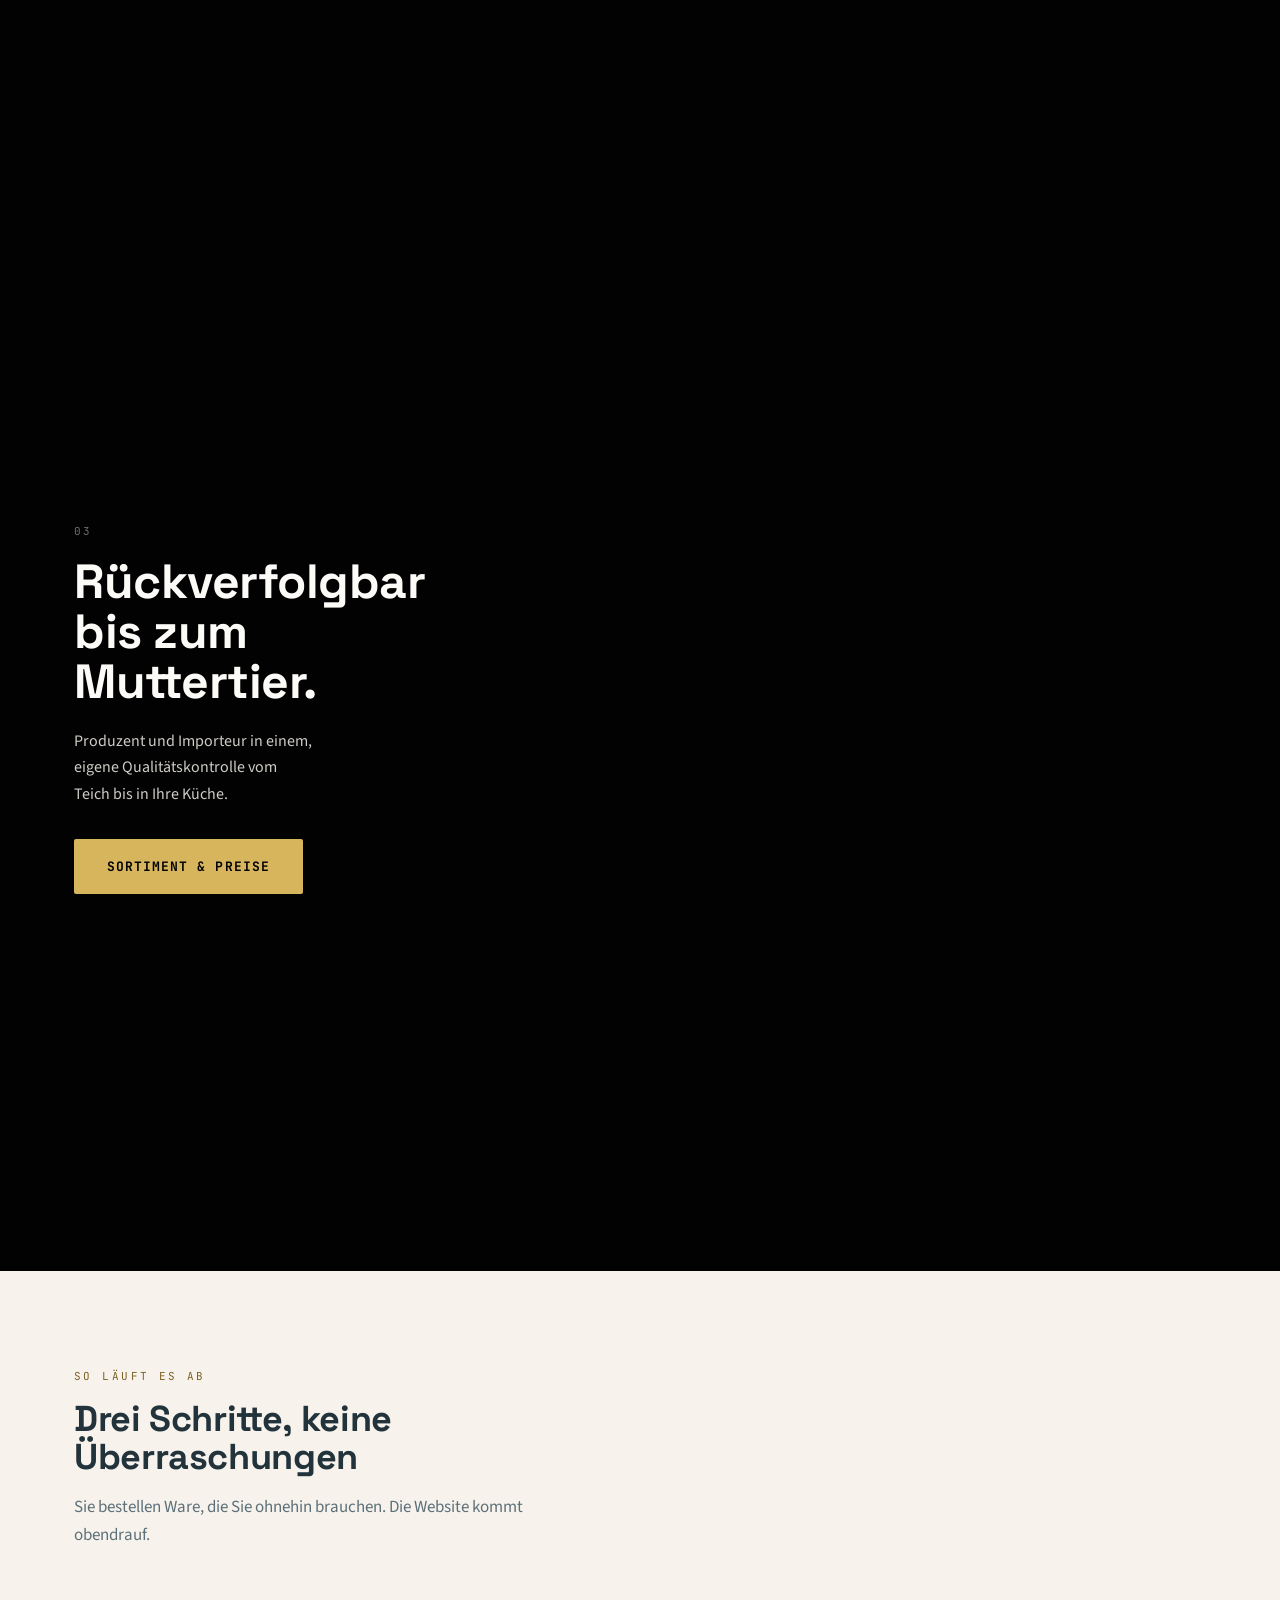
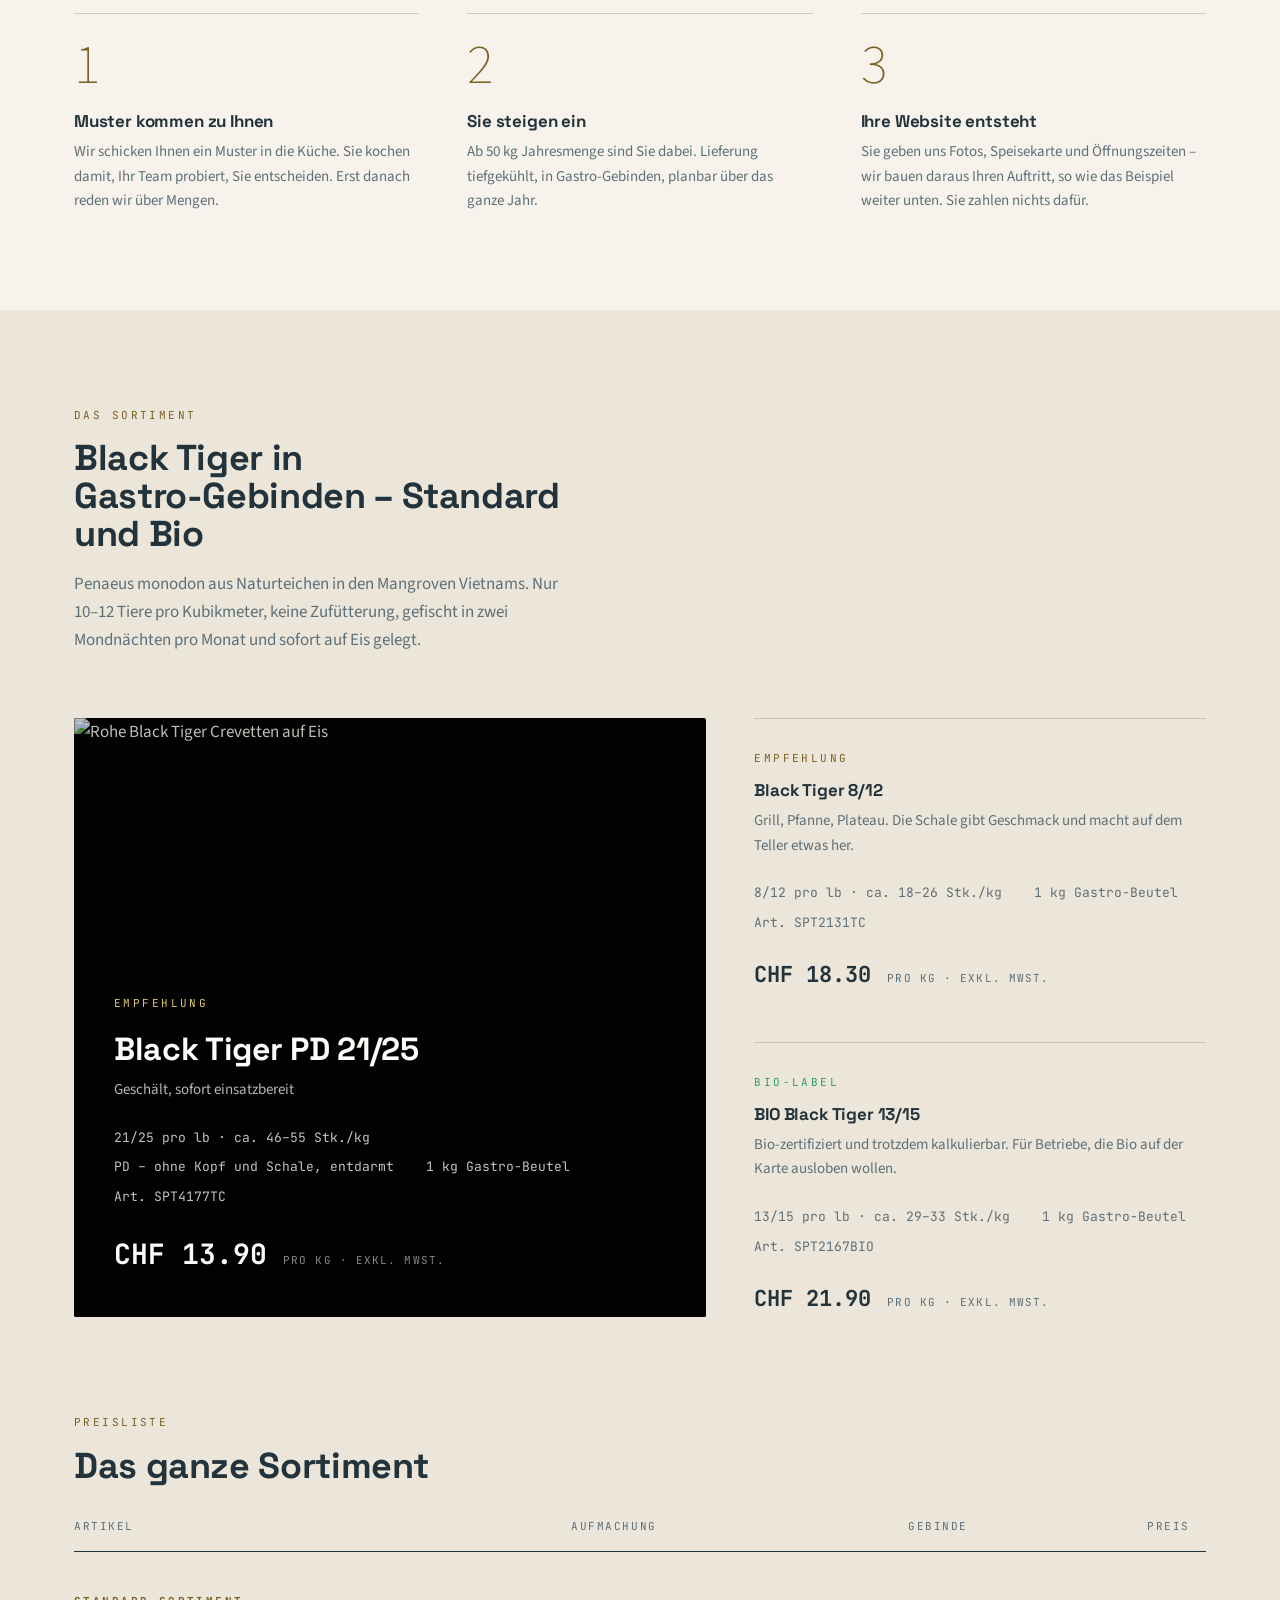
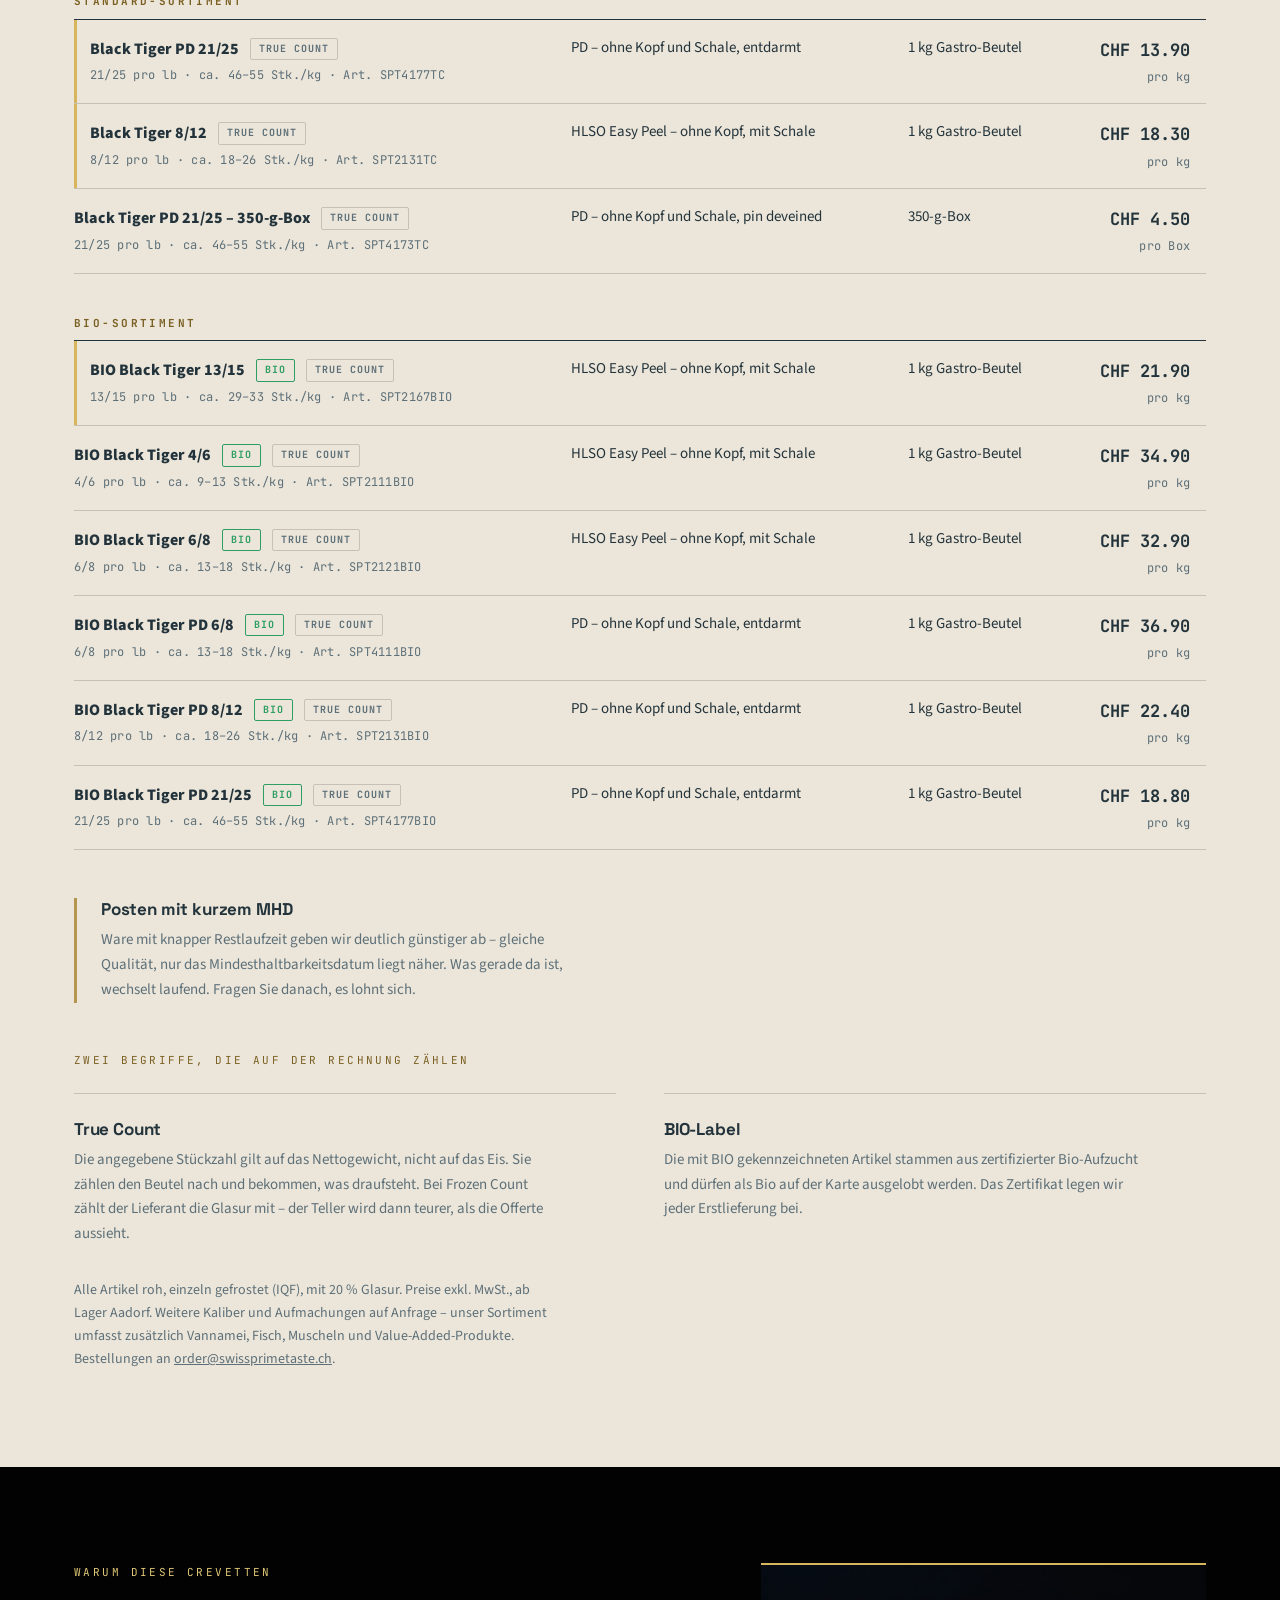
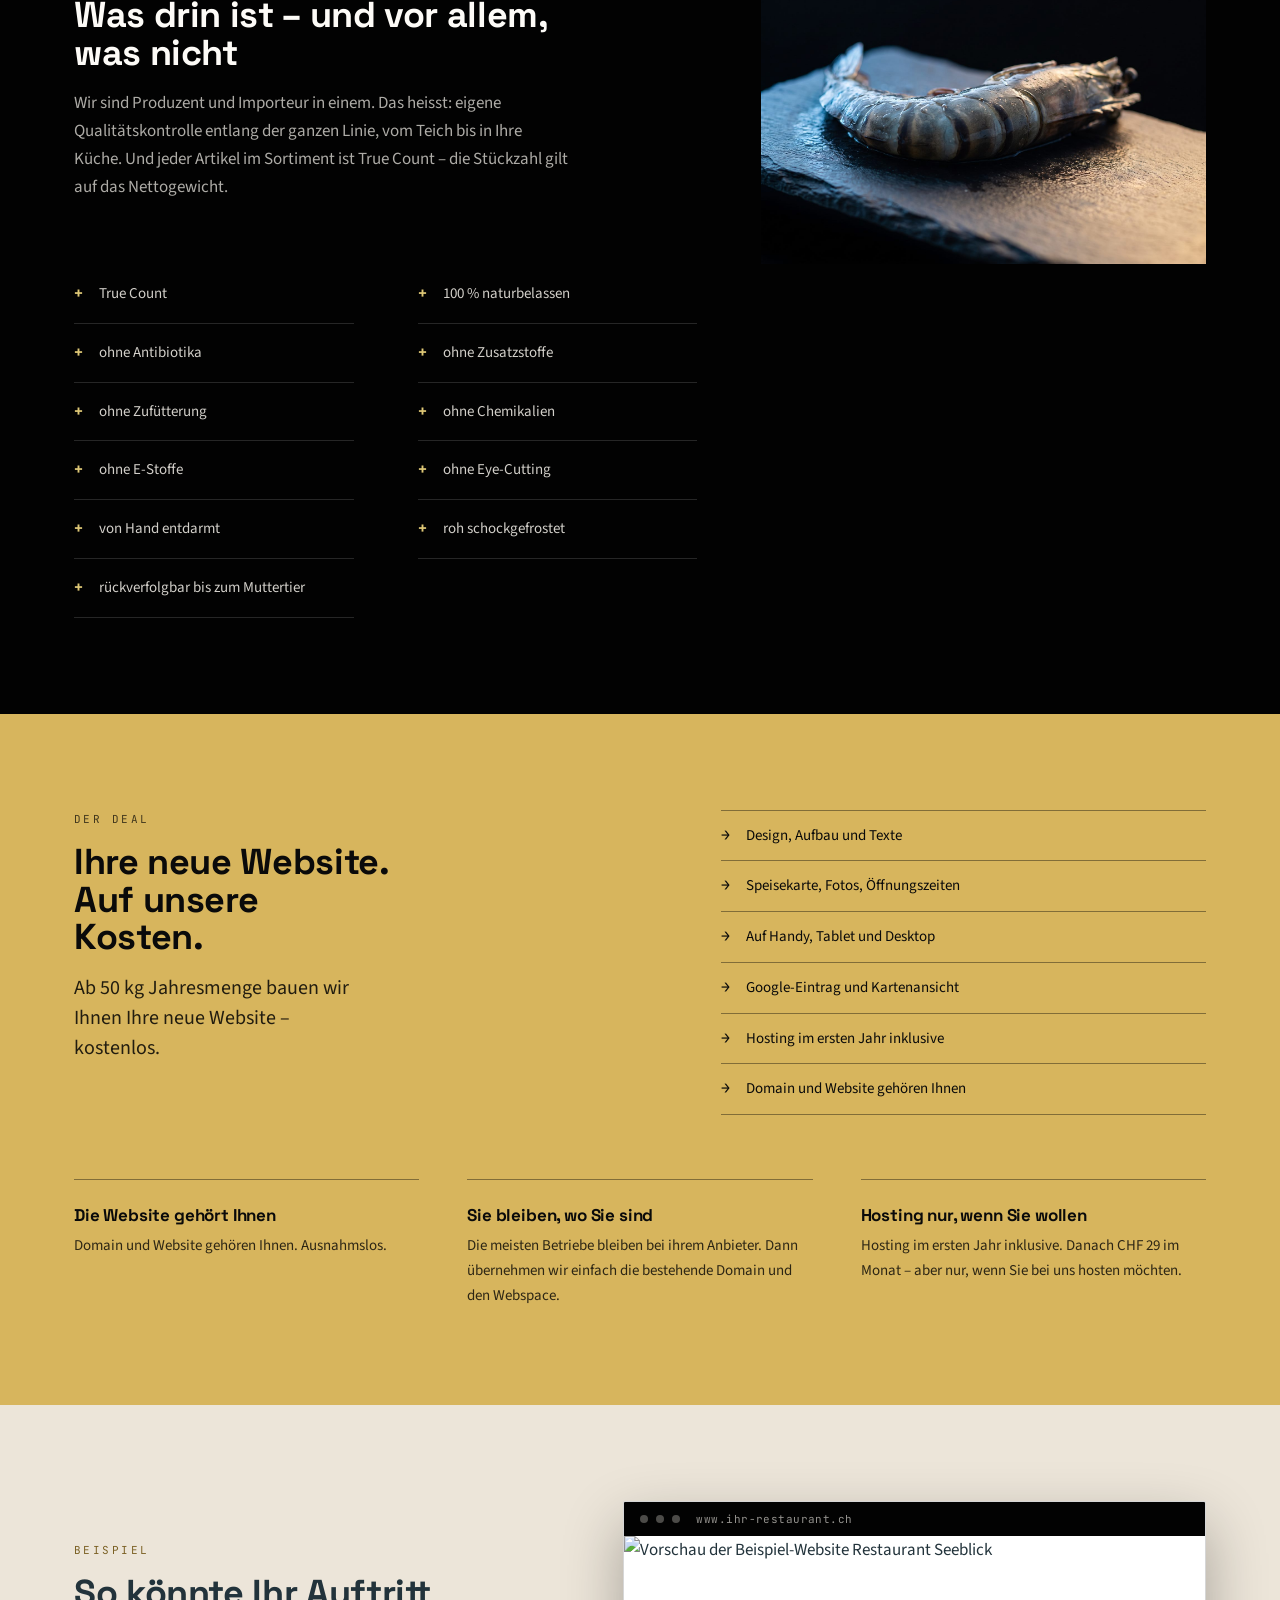
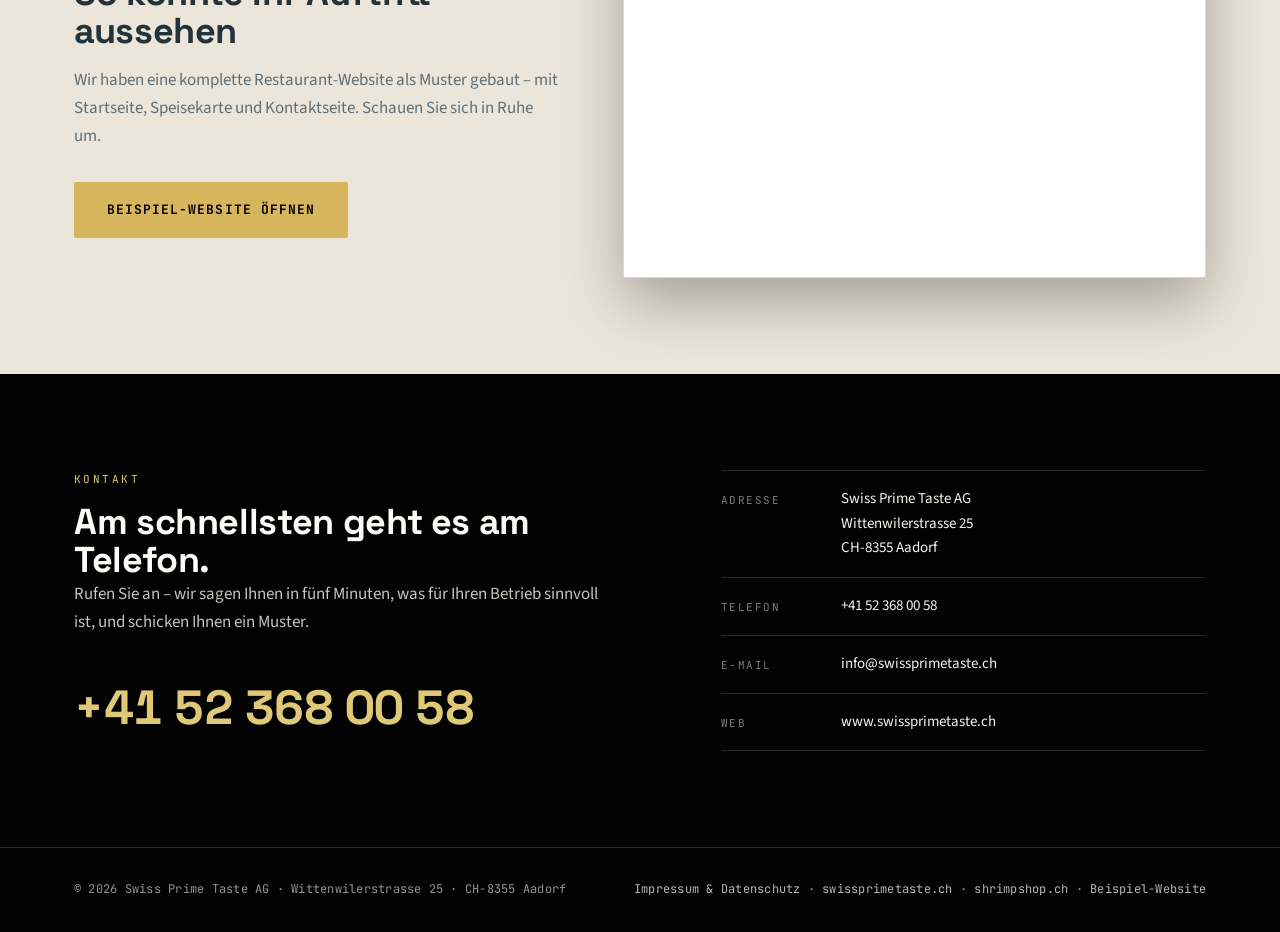
==== commit 450d0535: "Produktfoto aus der Deal-Sektion entfernen Die Sektion handelt von der gratis Website, nicht von Cre" ====
--- a/public/index.html
+++ b/public/index.html
@@ -249,9 +249,6 @@
         <span class="label">Der Deal</span>
         <h2>Ihre neue Website. Auf unsere Kosten.</h2>
         <p id="deal-text">Ab 50 kg Jahresmenge bauen wir Ihnen Ihre neue Website – kostenlos.</p>
-        <figure class="deal__bild">
-          <img src="assets/img/bt-eis.jpg" alt="Einzeln gefrostete Black Tiger Crevetten mit feinem Reif auf der Schale" width="1600" height="1073" loading="lazy">
-        </figure>
       </div>
       <ul class="deal__liste">
         <li>Design, Aufbau und Texte</li>
--- a/public/assets/css/style.css
+++ b/public/assets/css/style.css
@@ -492,11 +492,10 @@
 .zeig-reihe > .zeig:nth-child(5){--verz:360ms}
 .zeig-reihe > .zeig:nth-child(6){--verz:450ms}
 
-/* -------------------------------------------------------- Bild im Deal --- */
-/* Die linke Spalte ist kuerzer als die Liste rechts. Ohne Bild bleibt im
-   Goldfeld eine grosse tote Flaeche stehen. */
-.deal__bild{margin:40px 0 0;overflow:hidden}
-.deal__bild img{width:100%;height:auto;display:block}
+/* Die linke Deal-Spalte ist kuerzer als die Liste rechts. Kein Bild dagegen:
+   Der Abschnitt handelt von der Website, ein Produktfoto waere dort ein
+   Fremdkoerper. Stattdessen traegt die Zeile mehr Gewicht. */
+.deal p{font-size:1.25rem;line-height:1.5;max-width:30ch}
 
 /* ------------------------------------------------------ Qualitaet + Bild - */
 .qual{
@@ -507,9 +506,9 @@
 .qual__bild img{width:100%;height:auto;display:block}
 
 /* Dezenter Zoom, nur transform, nur auf Zeigergeraeten (DESIGN.md) */
-.deal__bild img,.qual__bild img{transition:transform 380ms var(--ease-out)}
-@media(hover:hover) and (pointer:fine){
-  .deal__bild:hover img,.qual__bild:hover img{transform:scale(1.03)}
+.qual__bild img{transition:transform 380ms var(--ease-out)}
+@media(hover:hover) and (pointer:fine){
+  .qual__bild:hover img{transform:scale(1.03)}
 }
 
 @media(max-width:1024px){
@@ -545,8 +544,8 @@
   html{scroll-behavior:auto}
   /* Auch die Staffelung faellt weg, sonst warten Bloecke bis zu 450ms */
   .zeig{transform:none;transition:opacity 200ms ease;--verz:0ms}
-  .deal__bild img,.qual__bild img{transition:none}
-  .deal__bild:hover img,.qual__bild:hover img{transform:none}
+  .qual__bild img{transition:none}
+  .qual__bild:hover img{transform:none}
   .btn,.tel-gross{transition:none}
   .btn:active{transform:none}
 }
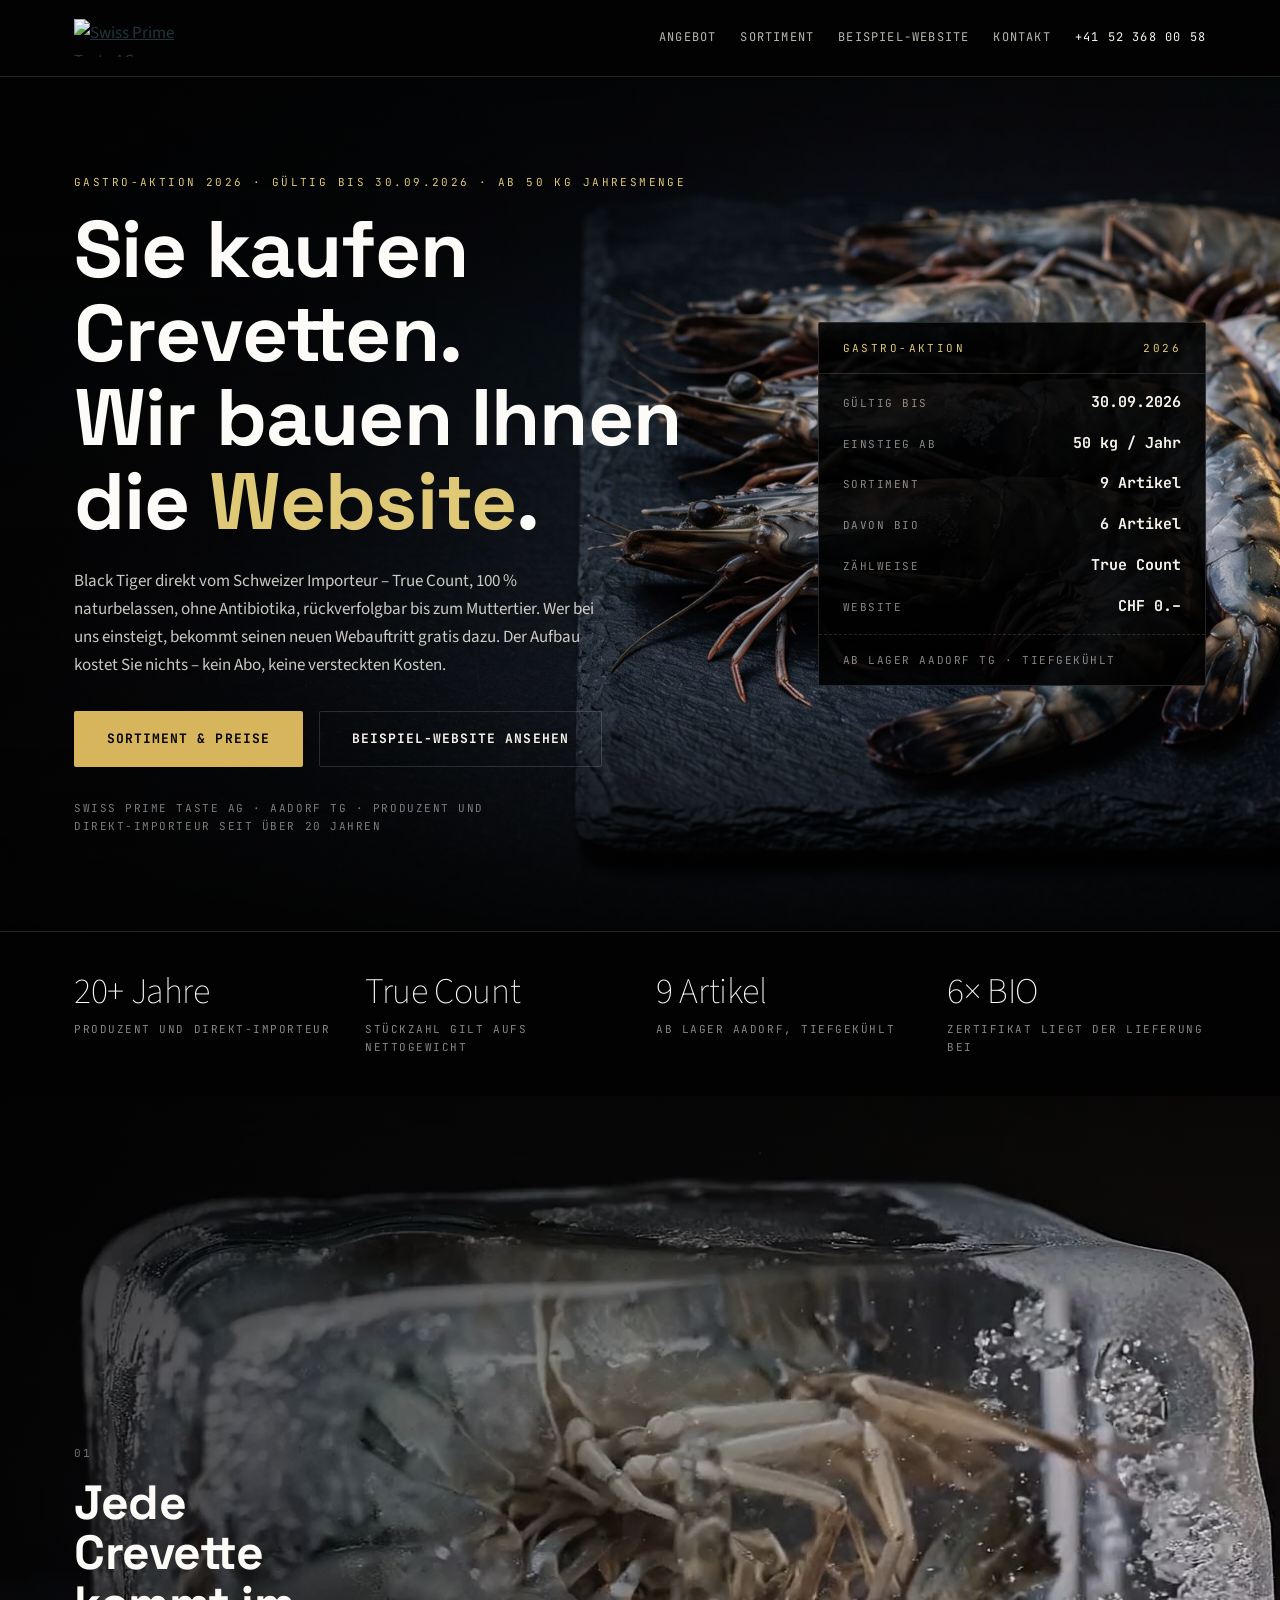
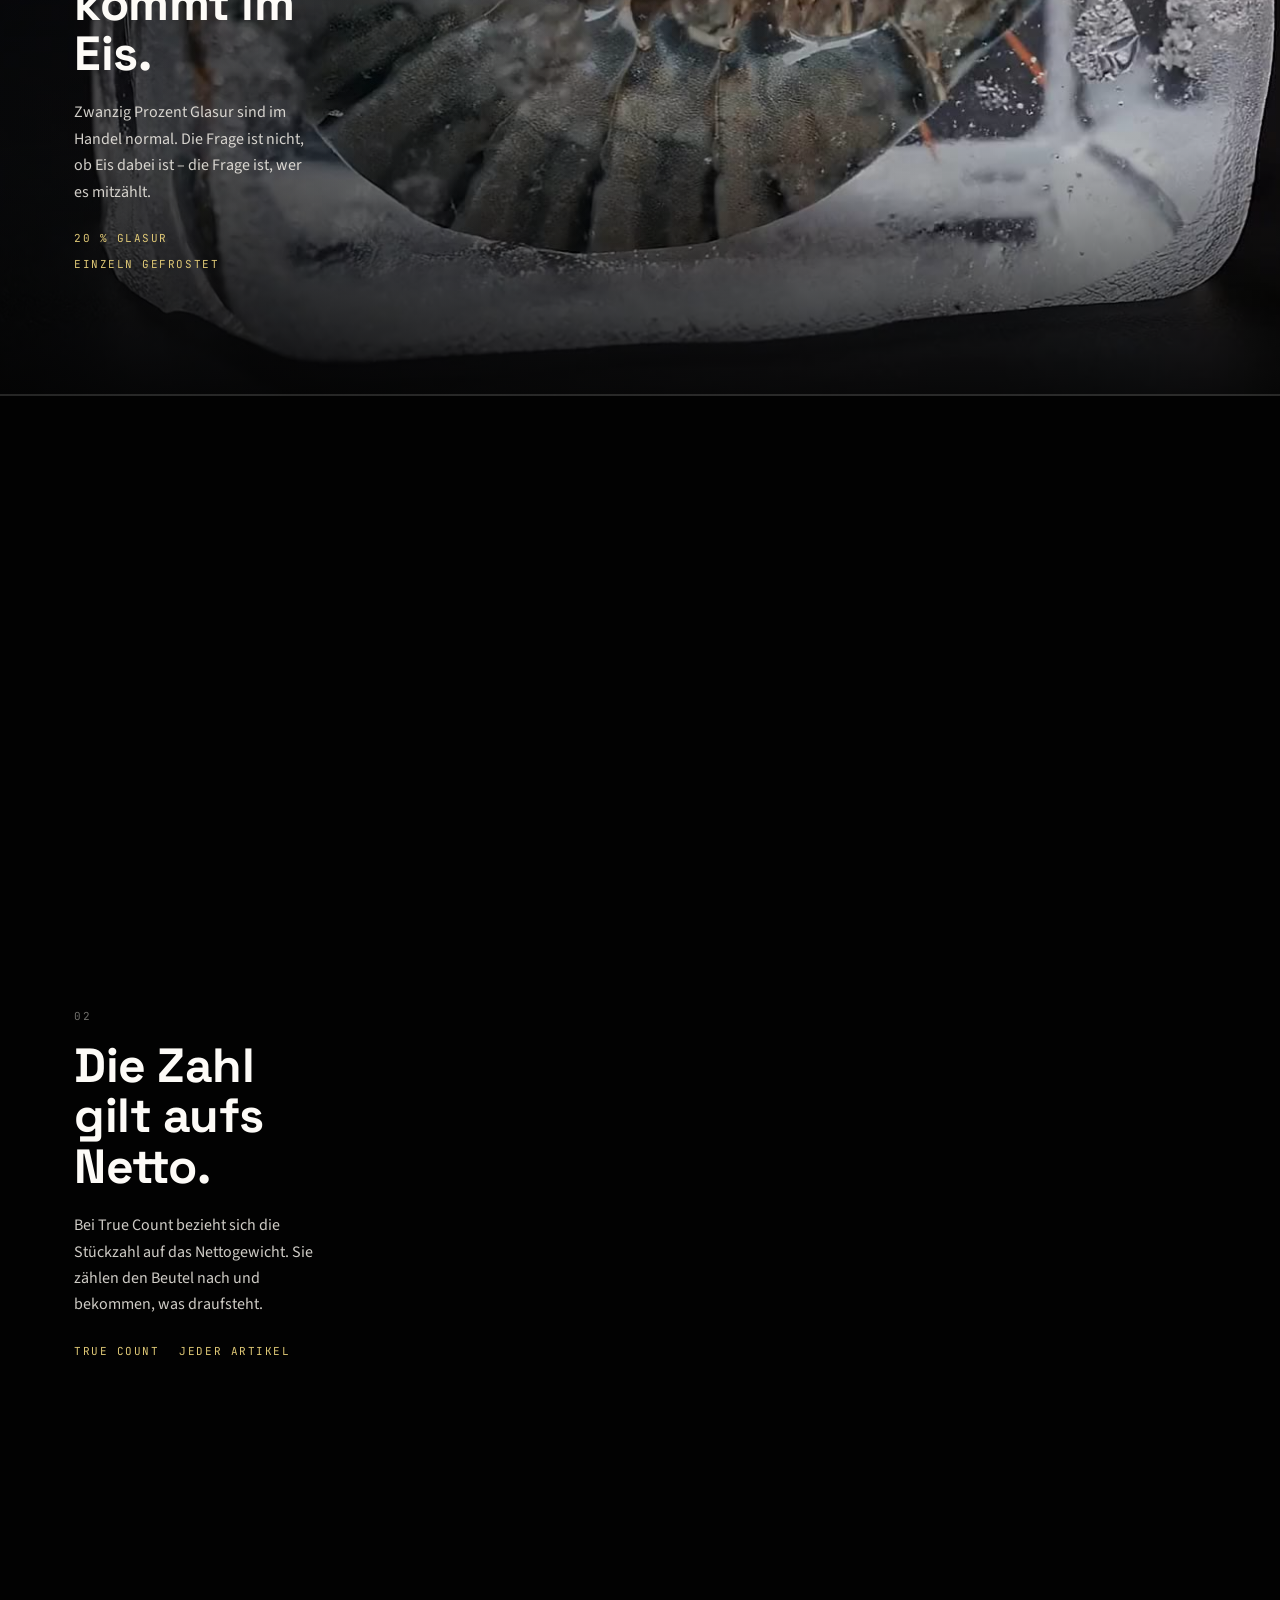
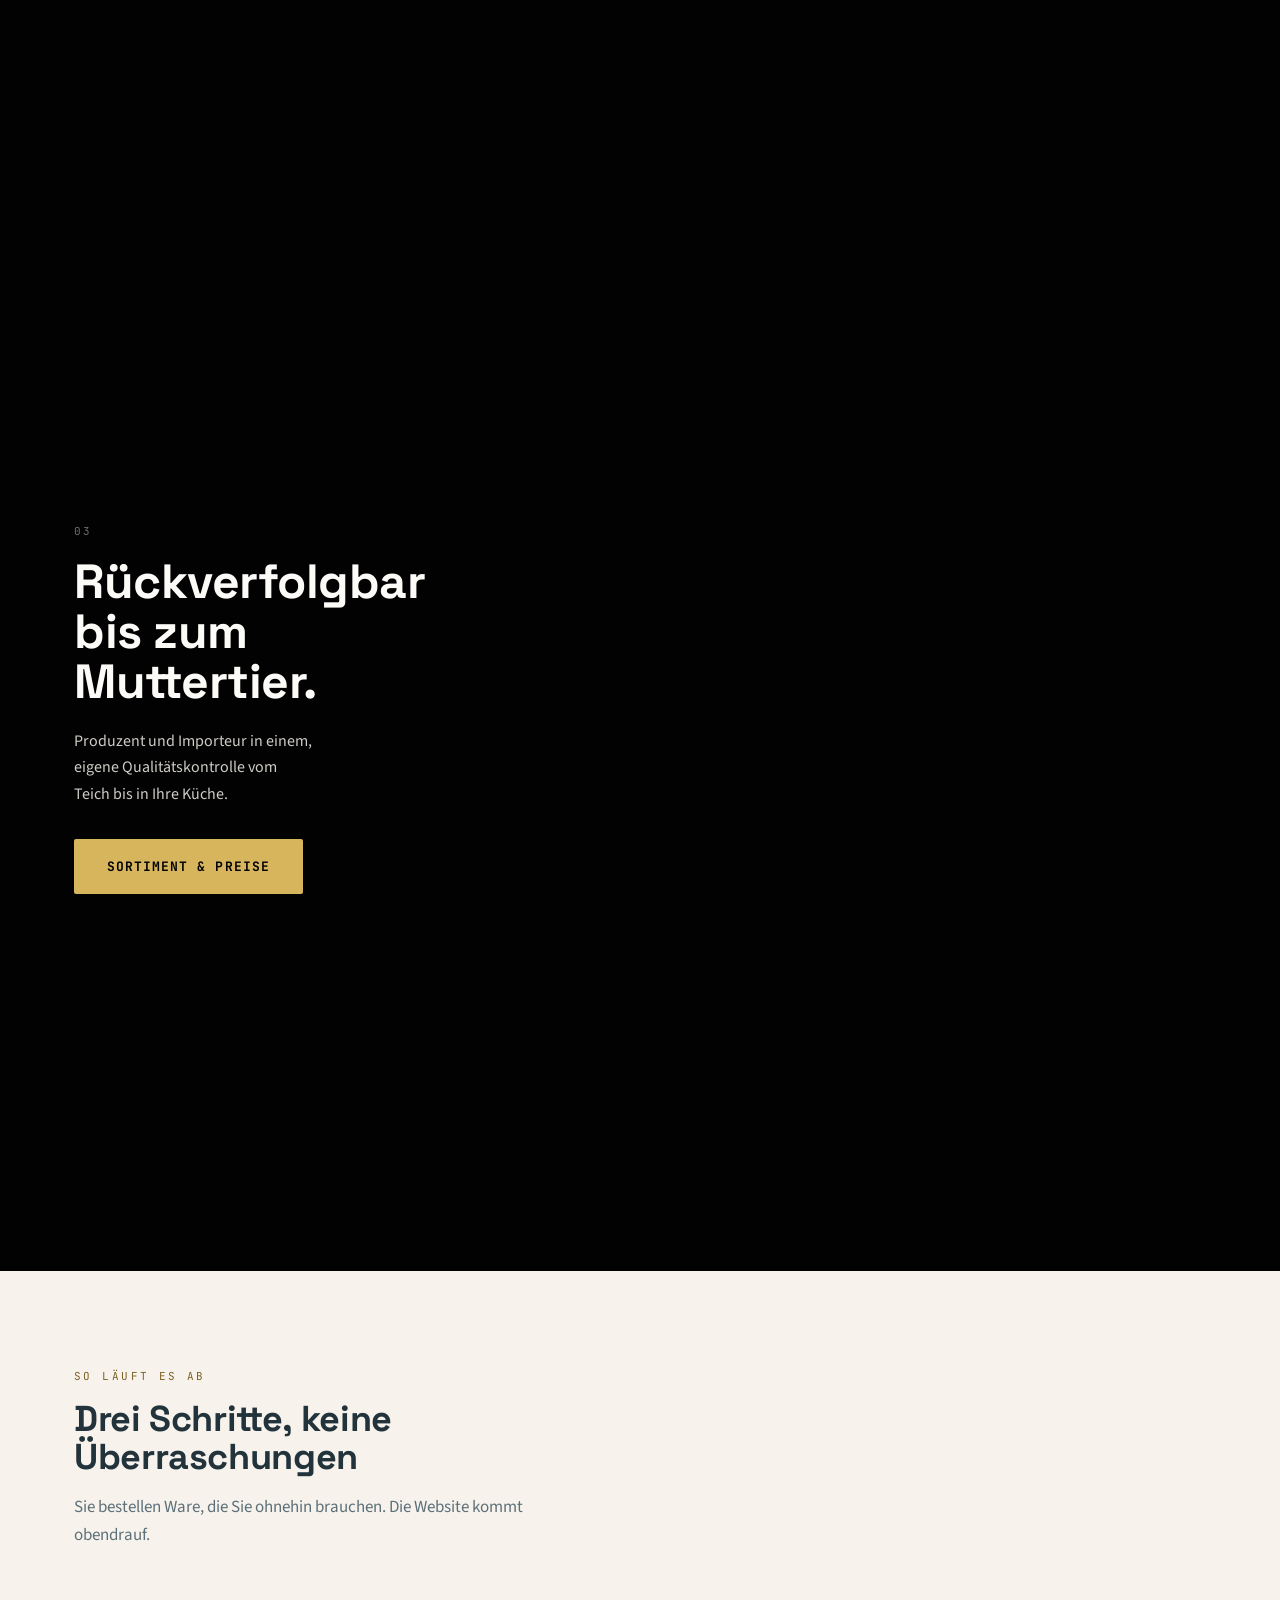
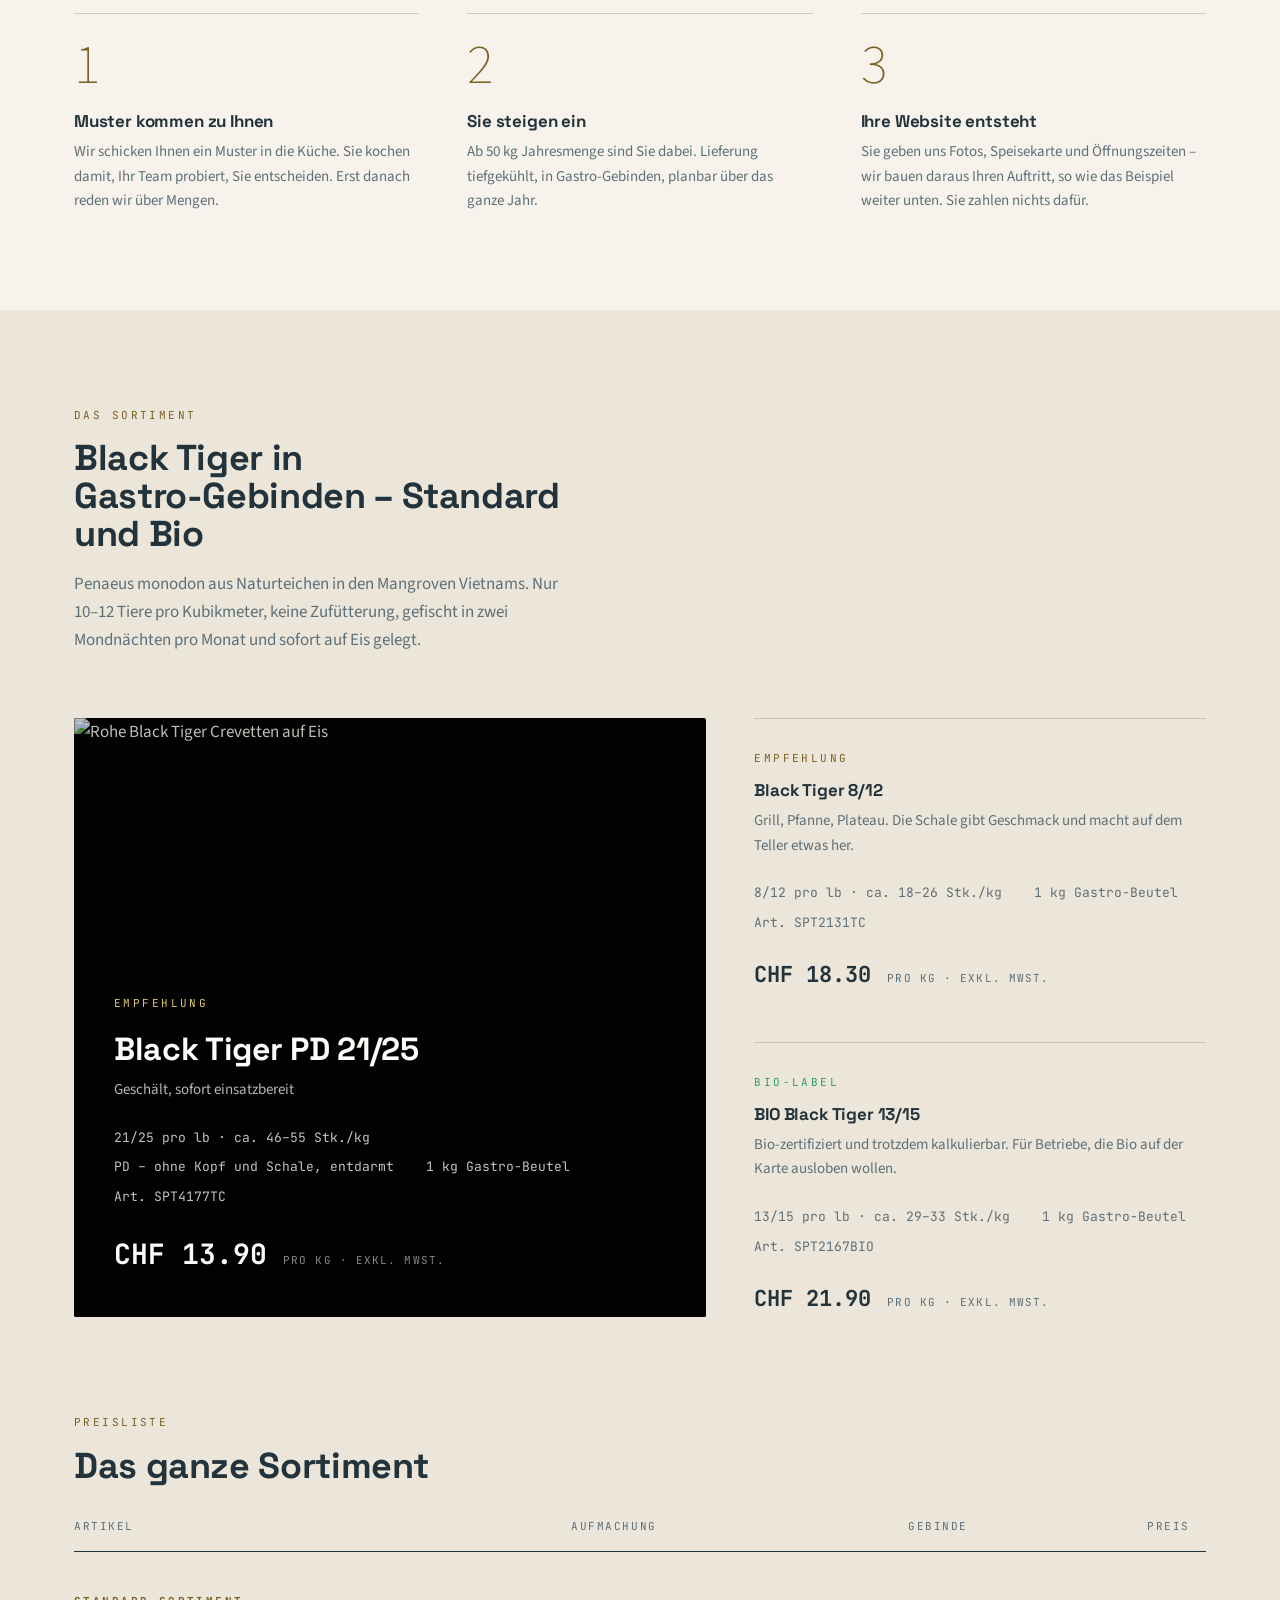
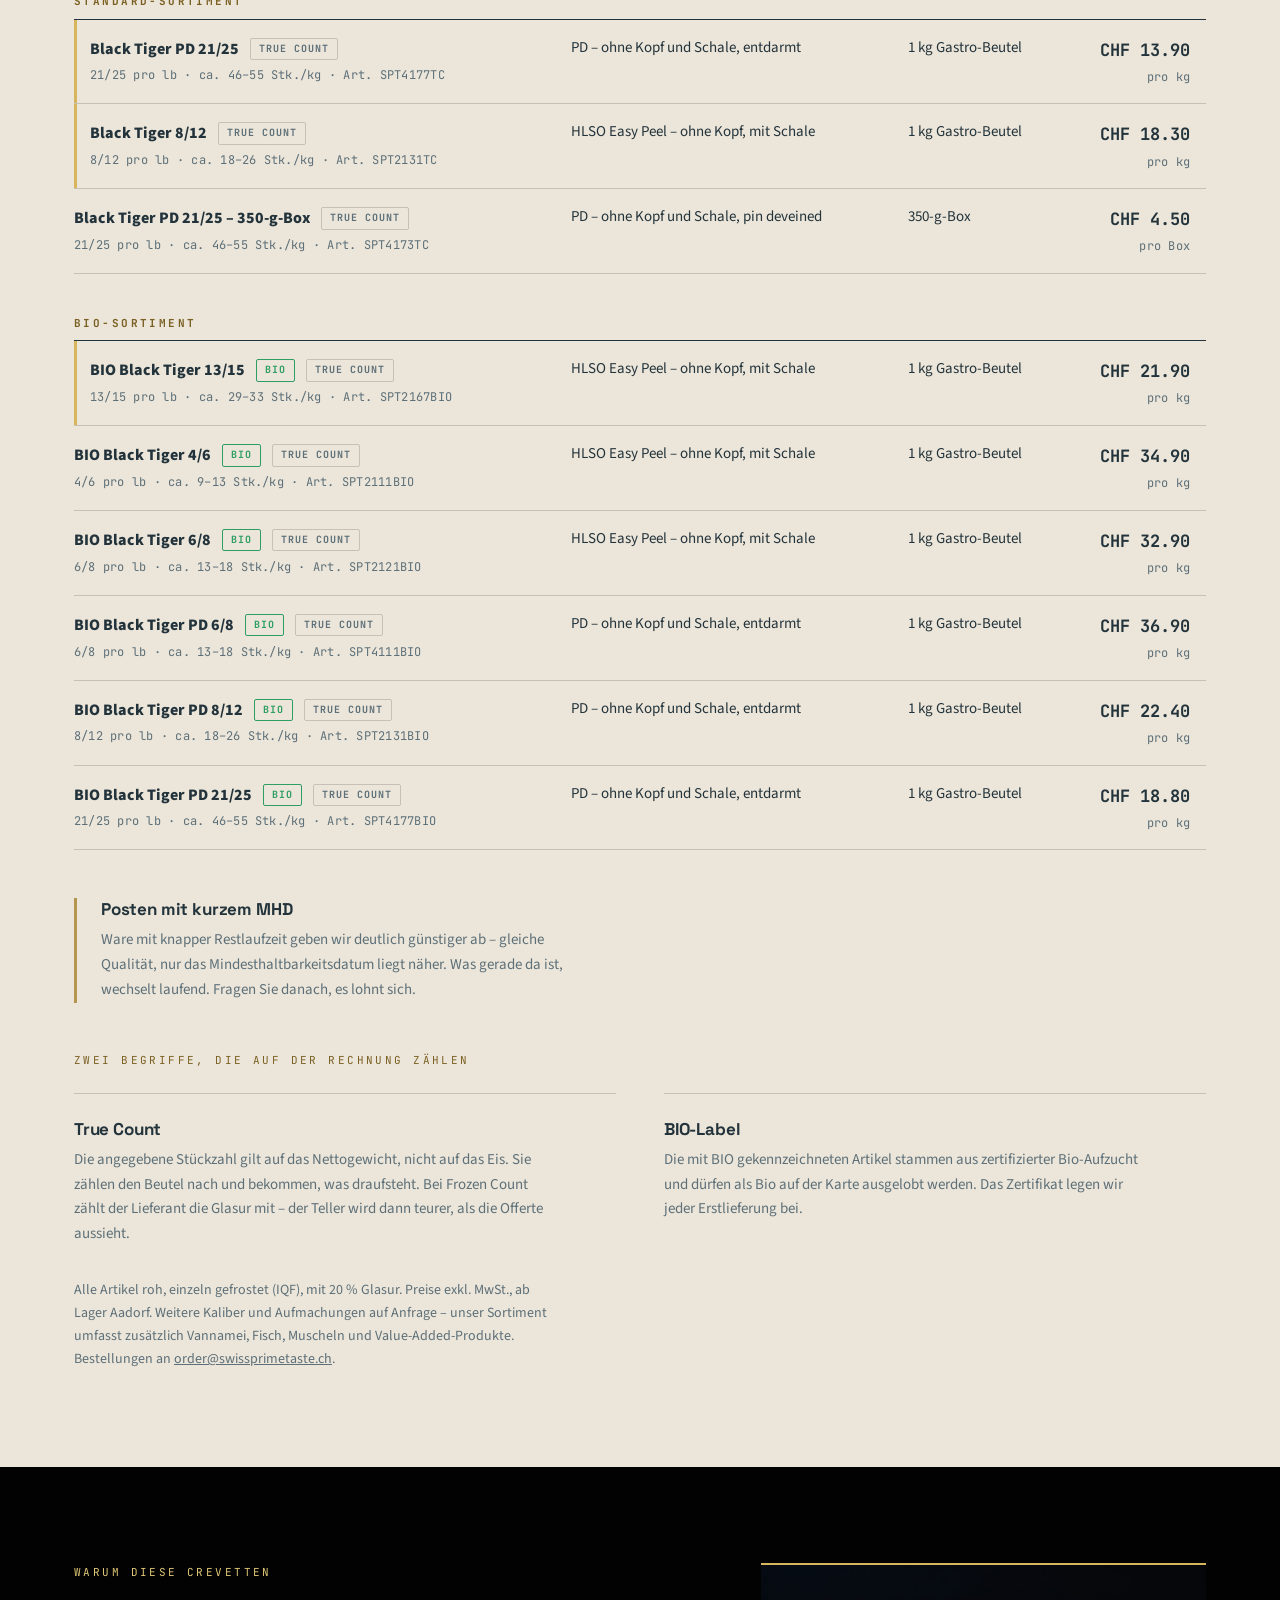
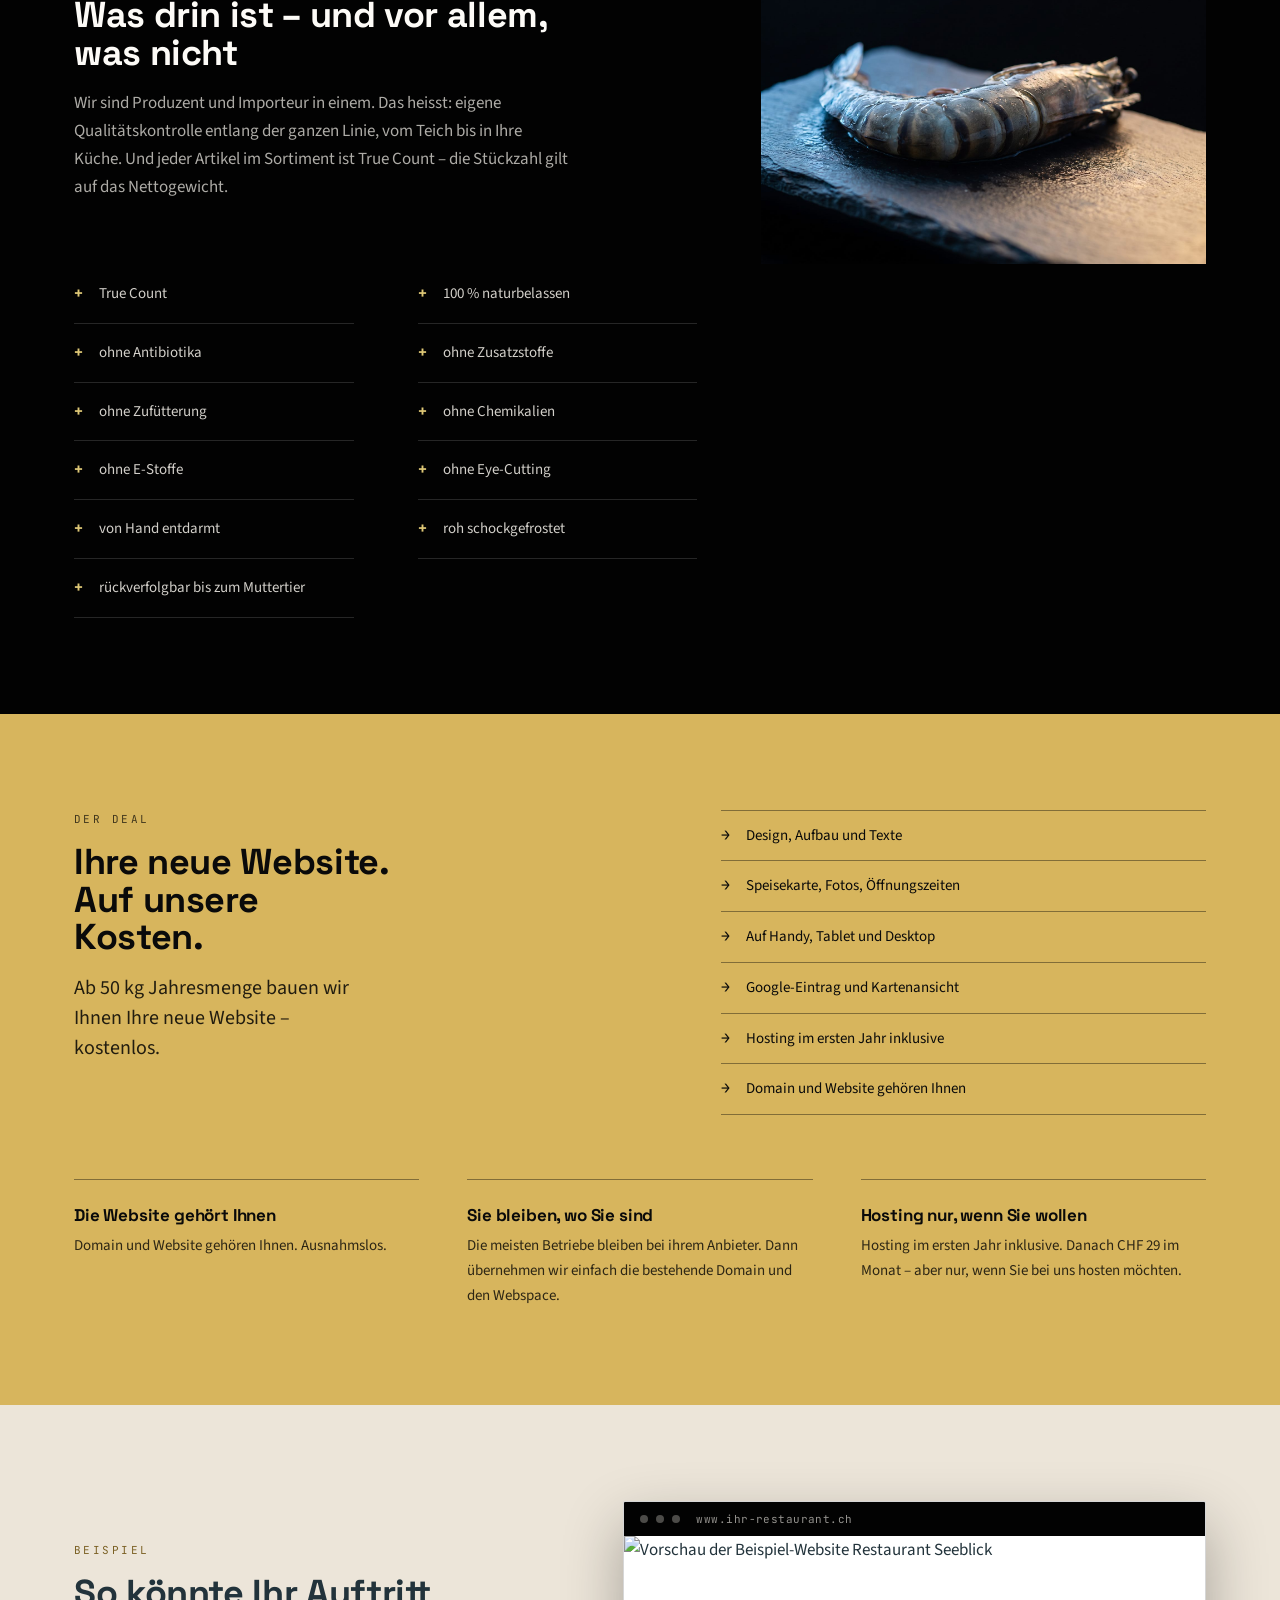
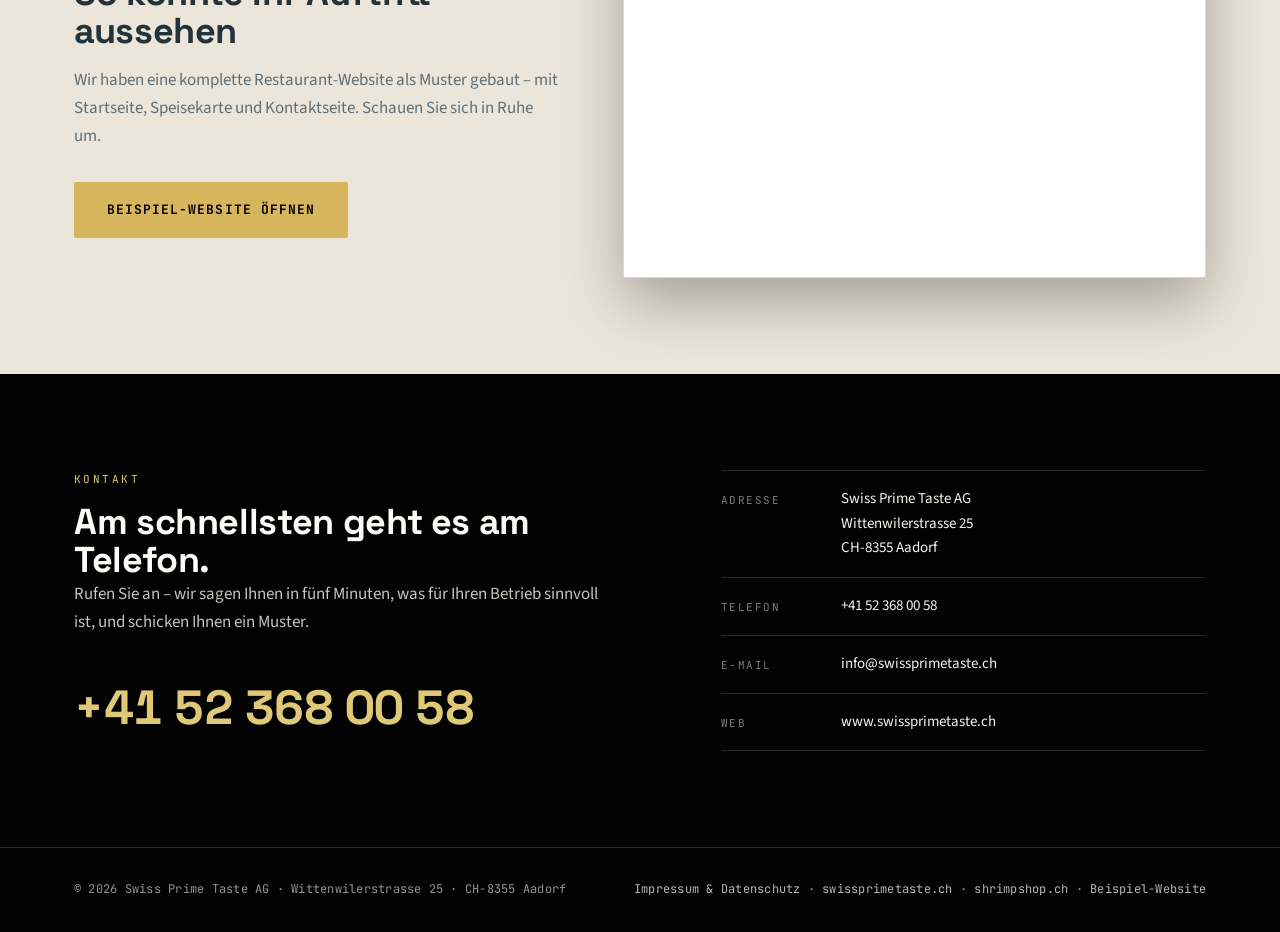
==== commit e838331a: "Neues Hero-Bild statt Unsplash-Grillfoto Das alte Bild zeigte GEGARTE Crevetten, obwohl ihr Rohware " ====
--- a/public/index.html
+++ b/public/index.html
@@ -38,7 +38,7 @@
 
 <!-- ================================================================ HERO -->
 <section class="hero" id="top">
-  <img class="hero__bild" src="assets/img/foto-hero-grill.webp" alt="" width="1568" height="639">
+  <img class="hero__bild" src="assets/img/bt-hero.jpg" alt="" width="1920" height="1072" fetchpriority="high">
   <div class="hero__schleier"></div>
   <div class="hero__inner">
     <div>
--- a/public/assets/css/style.css
+++ b/public/assets/css/style.css
@@ -148,13 +148,16 @@
 .hero{position:relative;background:var(--tief);color:var(--creme);overflow:hidden}
 .hero__bild{
   position:absolute;inset:0;width:100%;height:100%;
-  object-fit:cover;object-position:center 62%;
-}
+  object-fit:cover;object-position:center center;
+}
+/* Leichter als frueher: Das Hero-Bild bringt seine dunkle Flaeche links
+   selbst mit, wo die Ueberschrift steht. Ein schwerer Schleier hat die
+   Crevetten rechts zu Matsch gemacht. */
 .hero__schleier{
   position:absolute;inset:0;
   background:
-    linear-gradient(to bottom,rgba(2,2,2,.62) 0,rgba(2,2,2,.18) 30%,rgba(2,2,2,.28) 72%,rgba(2,2,2,.96) 100%),
-    linear-gradient(98deg,rgba(2,2,2,.94) 0,rgba(2,2,2,.86) 30%,rgba(2,2,2,.5) 58%,rgba(2,2,2,.32) 100%);
+    linear-gradient(to bottom,rgba(2,2,2,.45) 0,rgba(2,2,2,.08) 32%,rgba(2,2,2,.16) 70%,rgba(2,2,2,.90) 100%),
+    linear-gradient(98deg,rgba(2,2,2,.82) 0,rgba(2,2,2,.42) 34%,rgba(2,2,2,0) 66%);
 }
 .hero__inner{
   position:relative;
@@ -162,6 +165,16 @@
   display:grid;grid-template-columns:minmax(0,7fr) minmax(0,4fr);
   gap:64px;align-items:center;
 }
+/* Hochformat: `cover` schneidet mittig zu, der Fliesstext liegt dann ueber
+   den Crevetten statt auf der leeren linken Bildhaelfte. Deshalb hier ein
+   gleichmaessig kraeftigerer Schleier. */
+@media(max-width:768px){
+  .hero__schleier{
+    background:linear-gradient(to bottom,
+      rgba(2,2,2,.74) 0,rgba(2,2,2,.58) 42%,rgba(2,2,2,.78) 100%);
+  }
+}
+
 .hero h1{color:#fdfbf7;max-width:14ch}
 .hero h1 em{font-style:normal;color:var(--koralle-hell)}
 .hero__lead{margin-top:24px;font-size:var(--t-body);color:rgba(247,243,236,.82)}
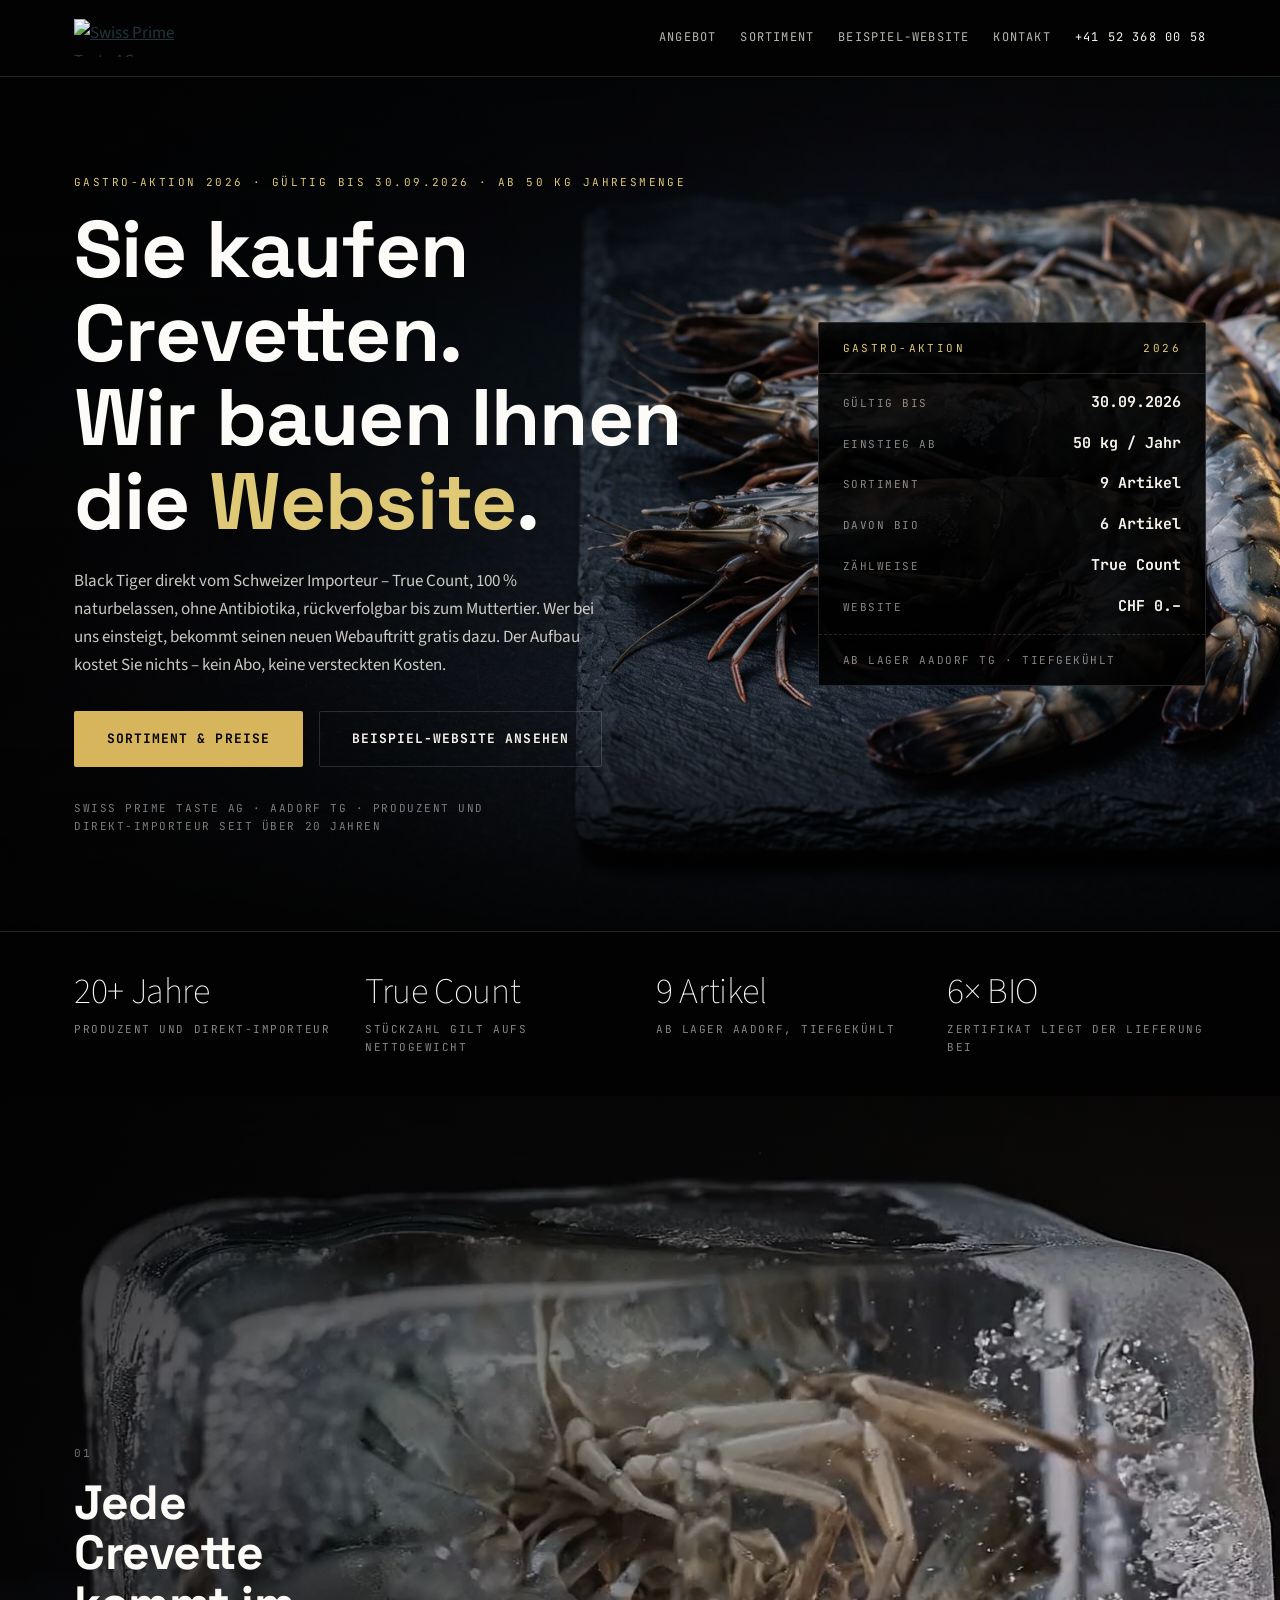
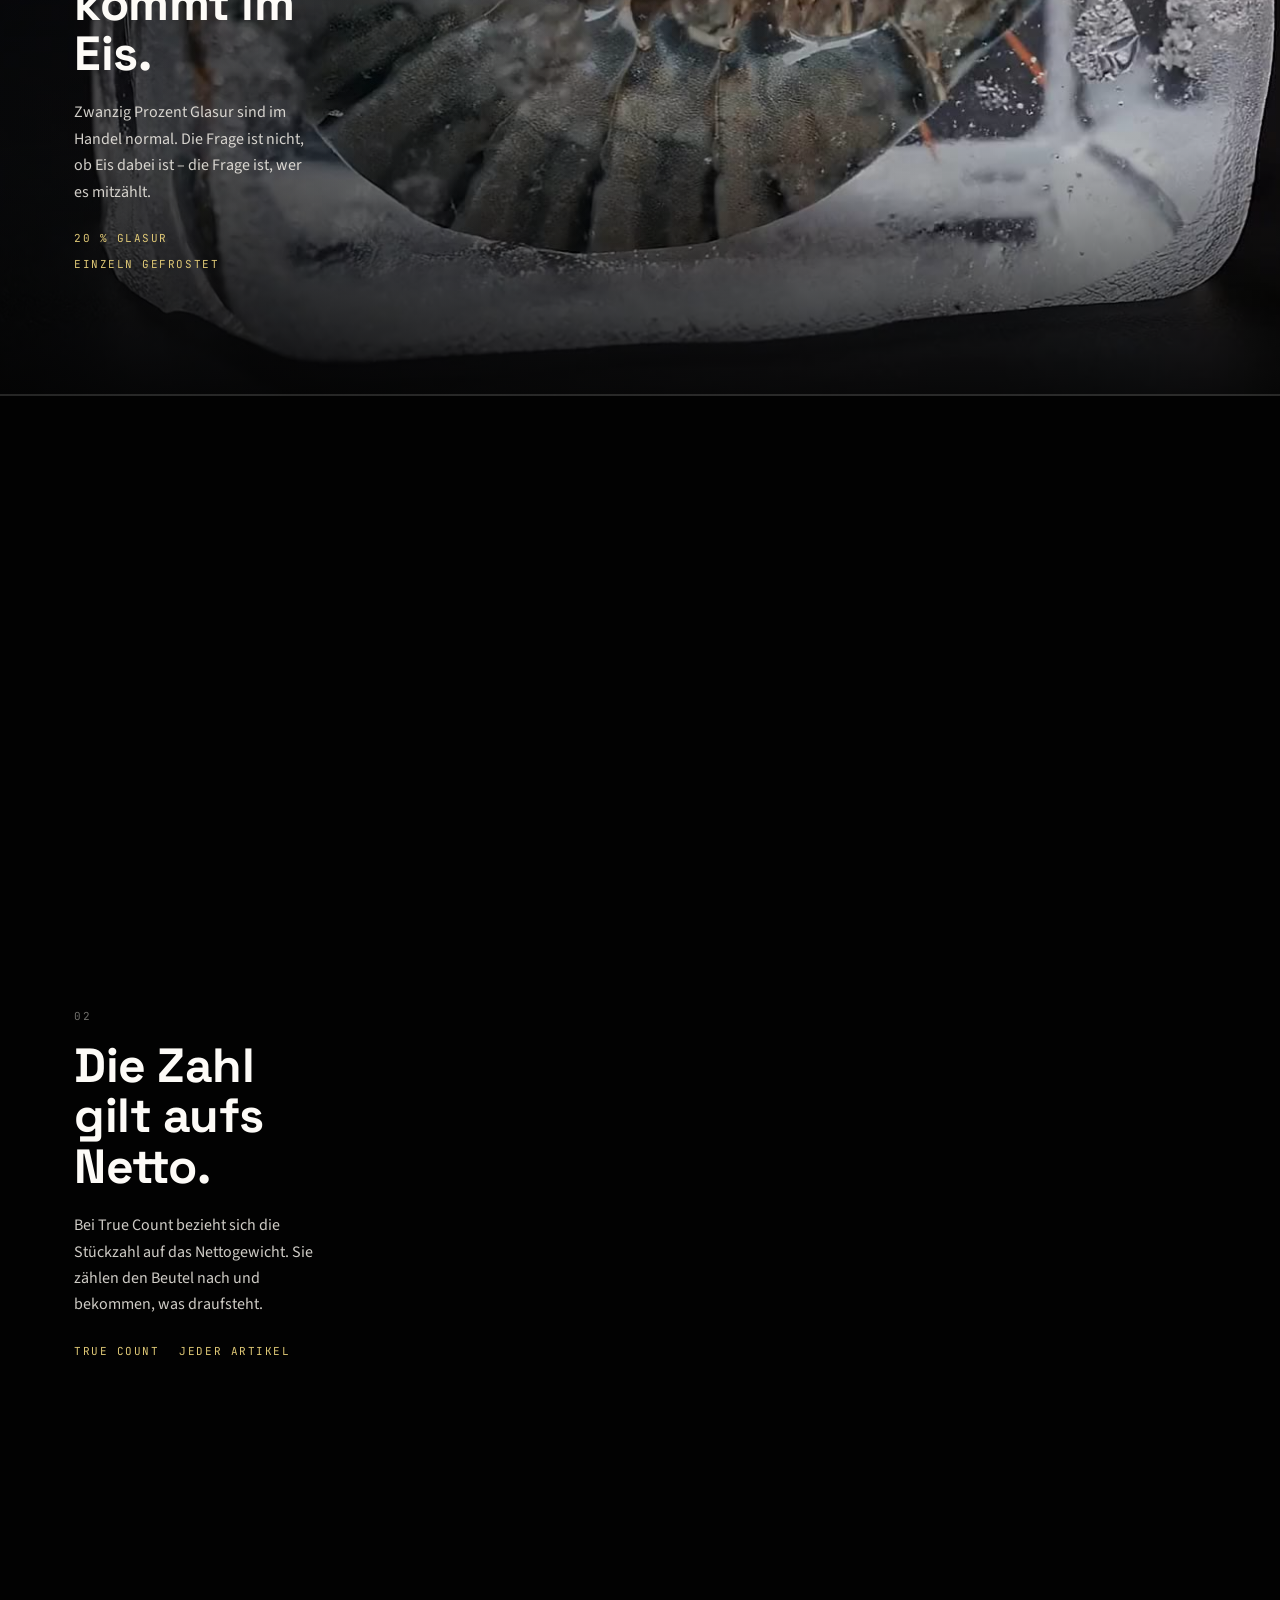
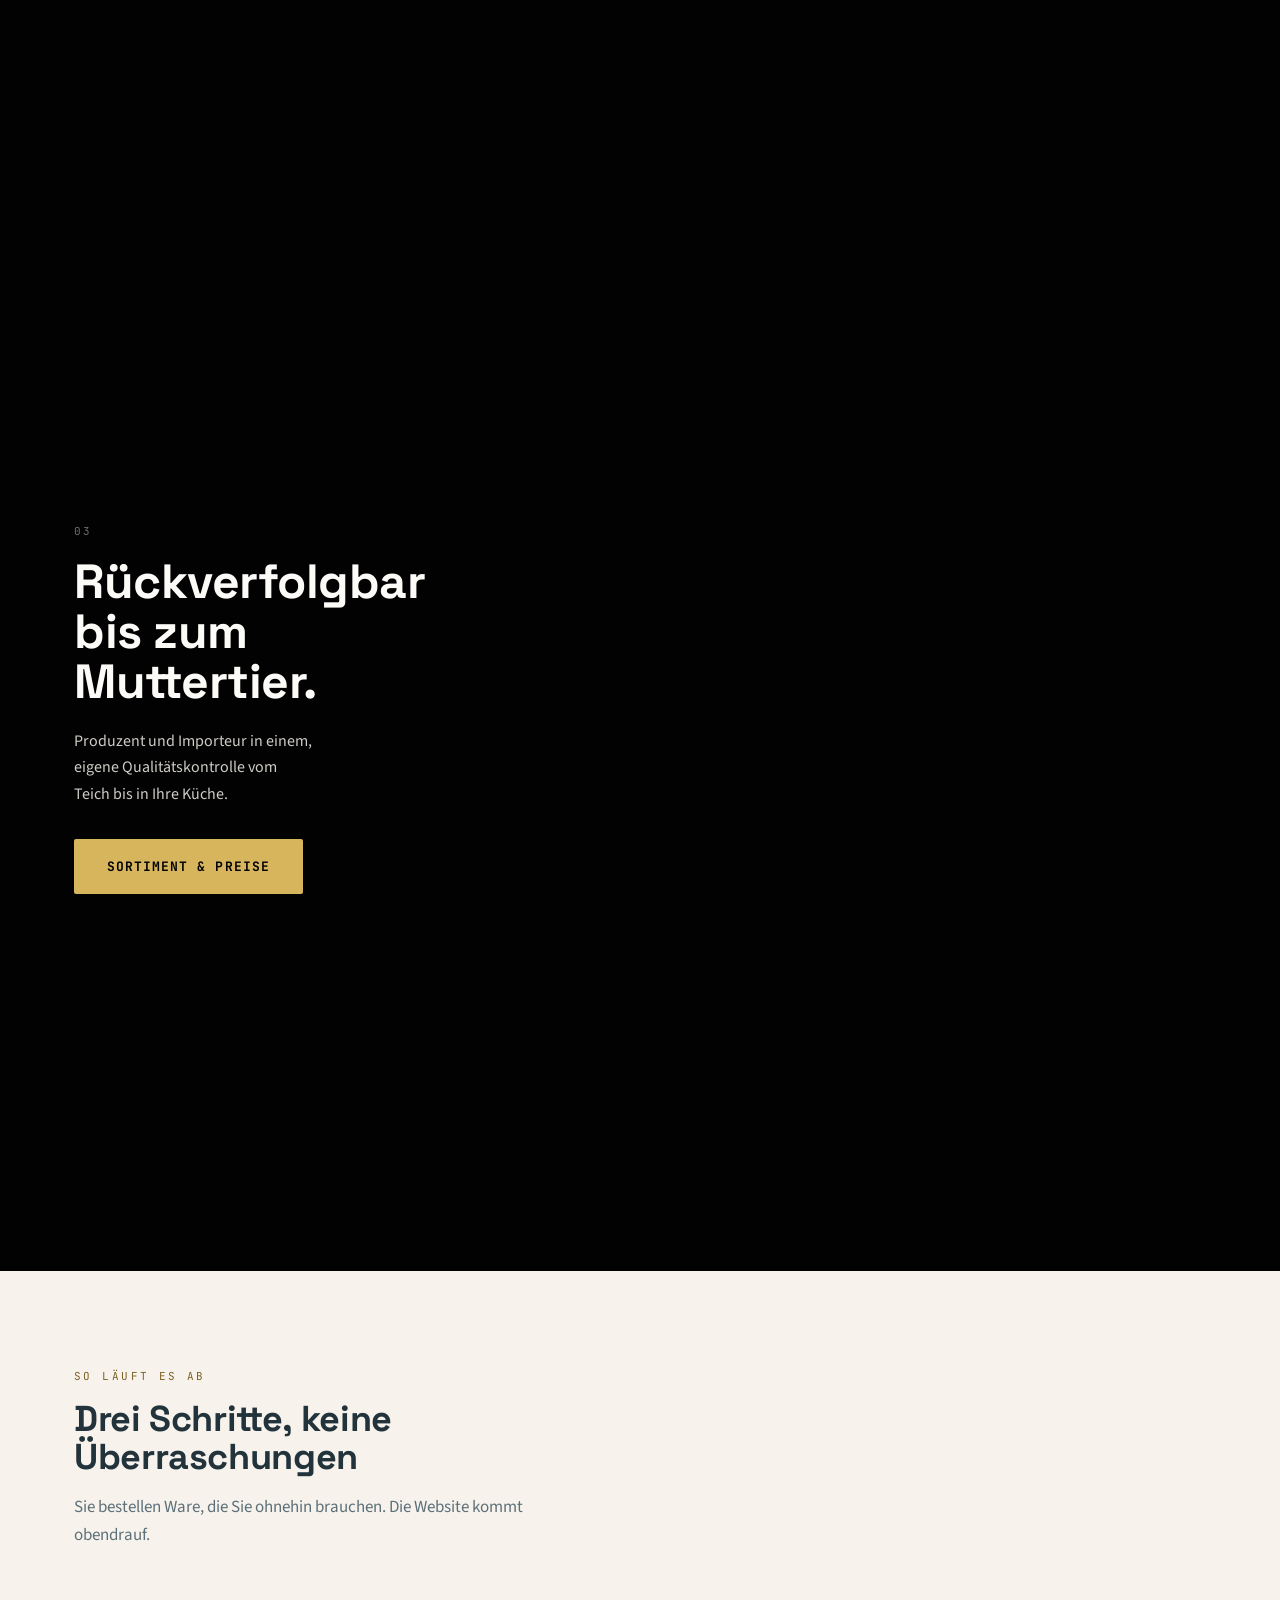
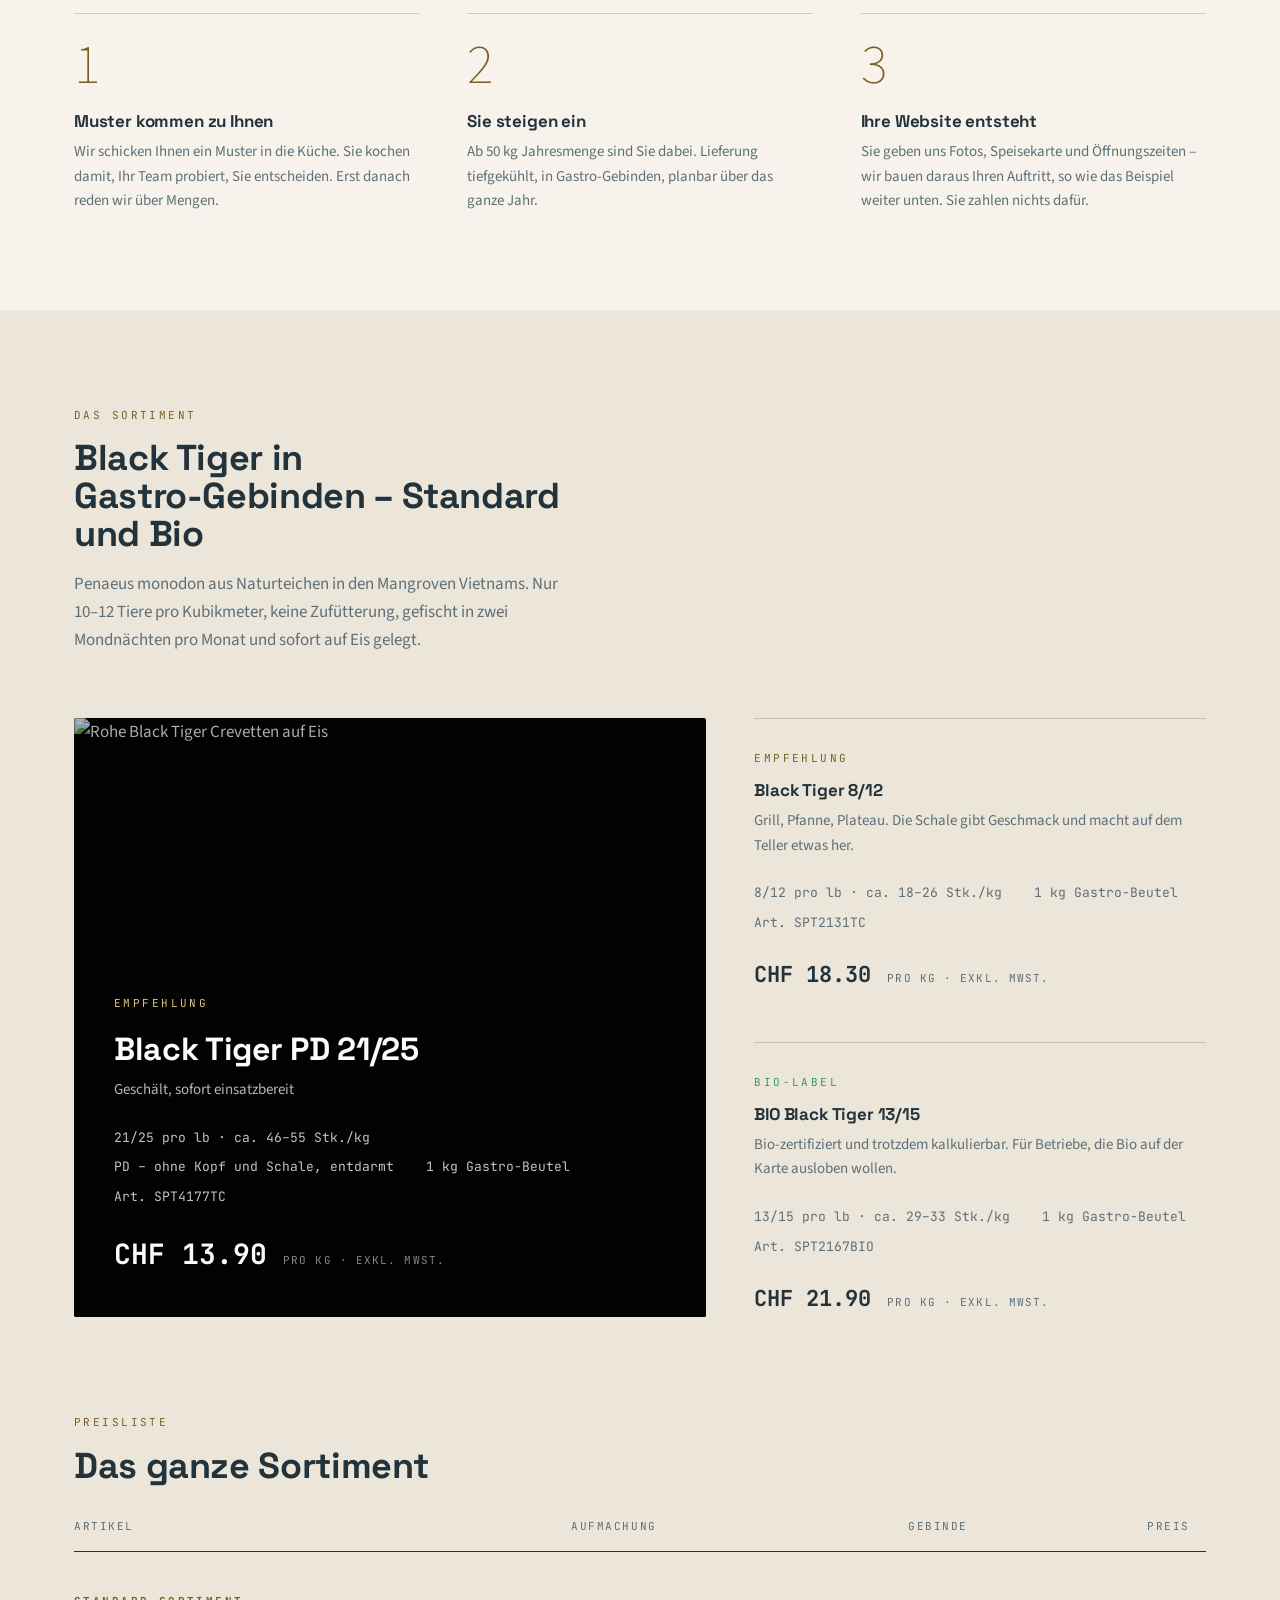
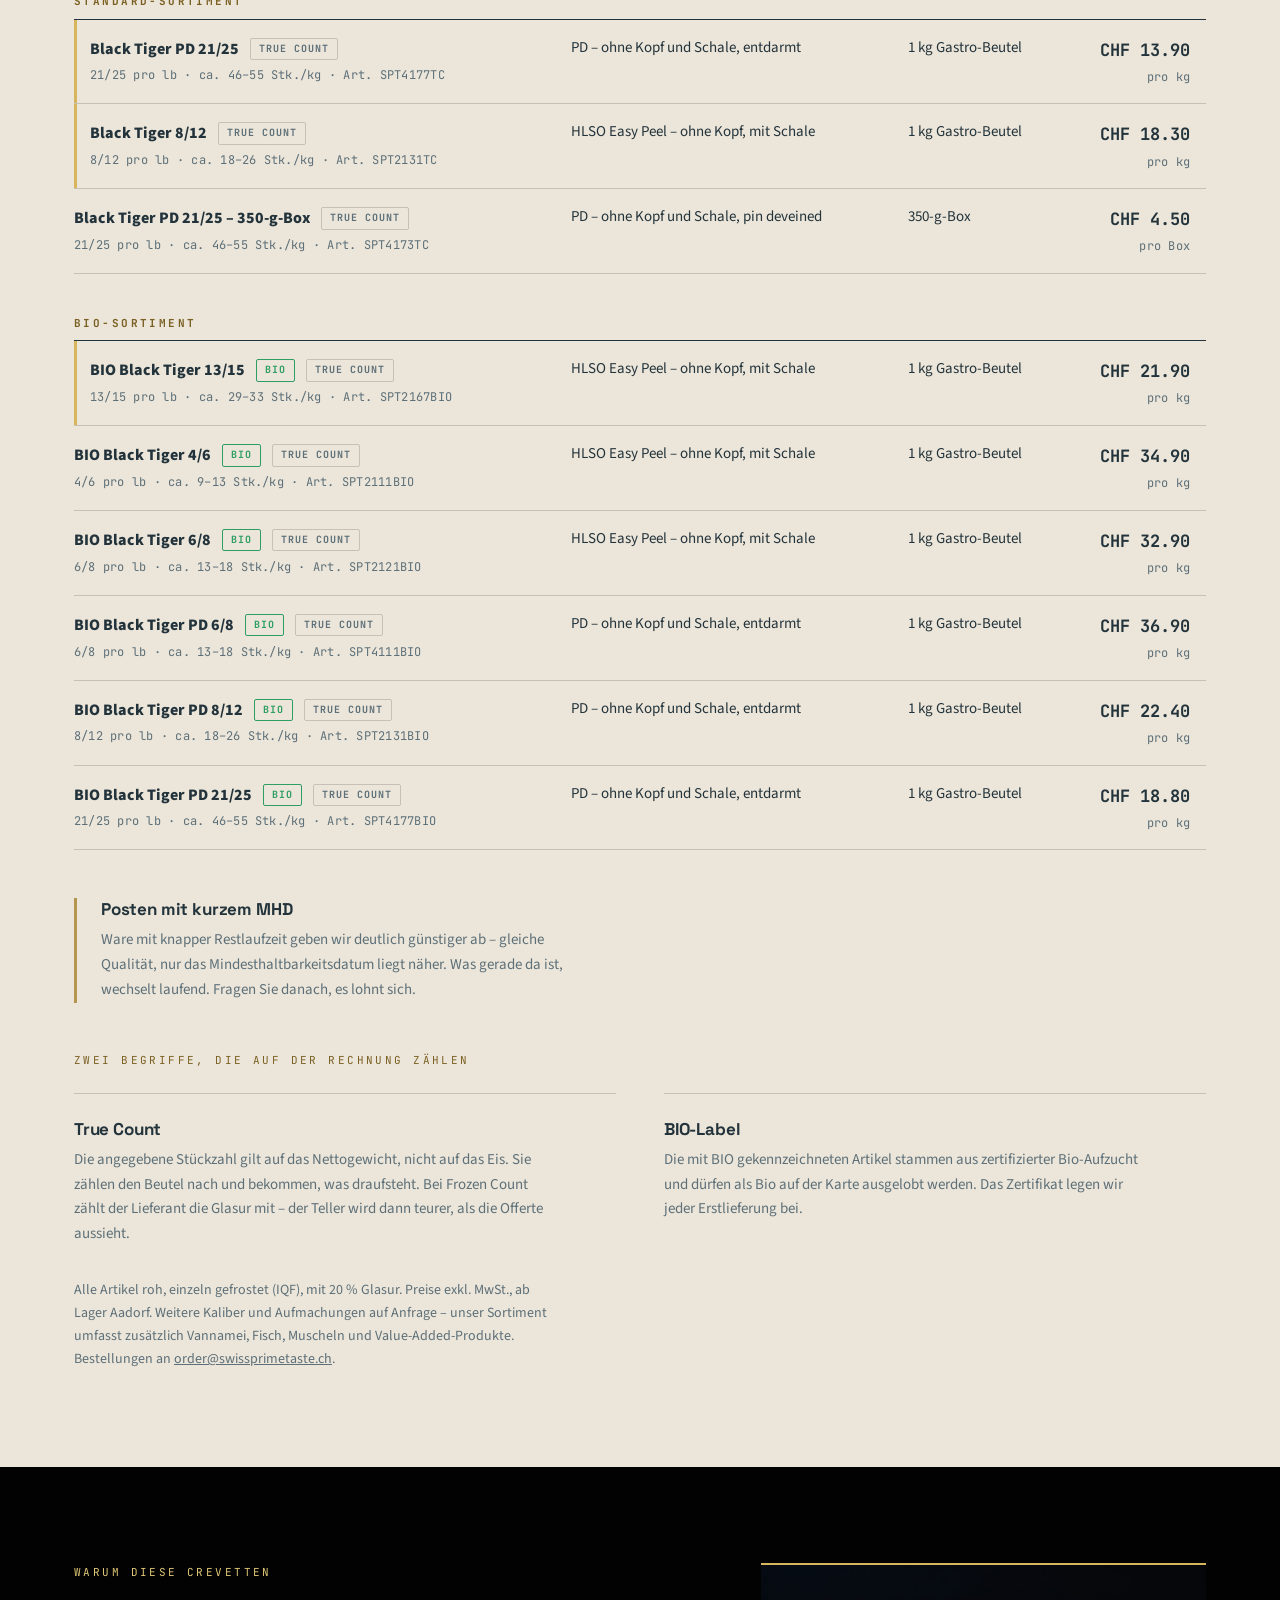
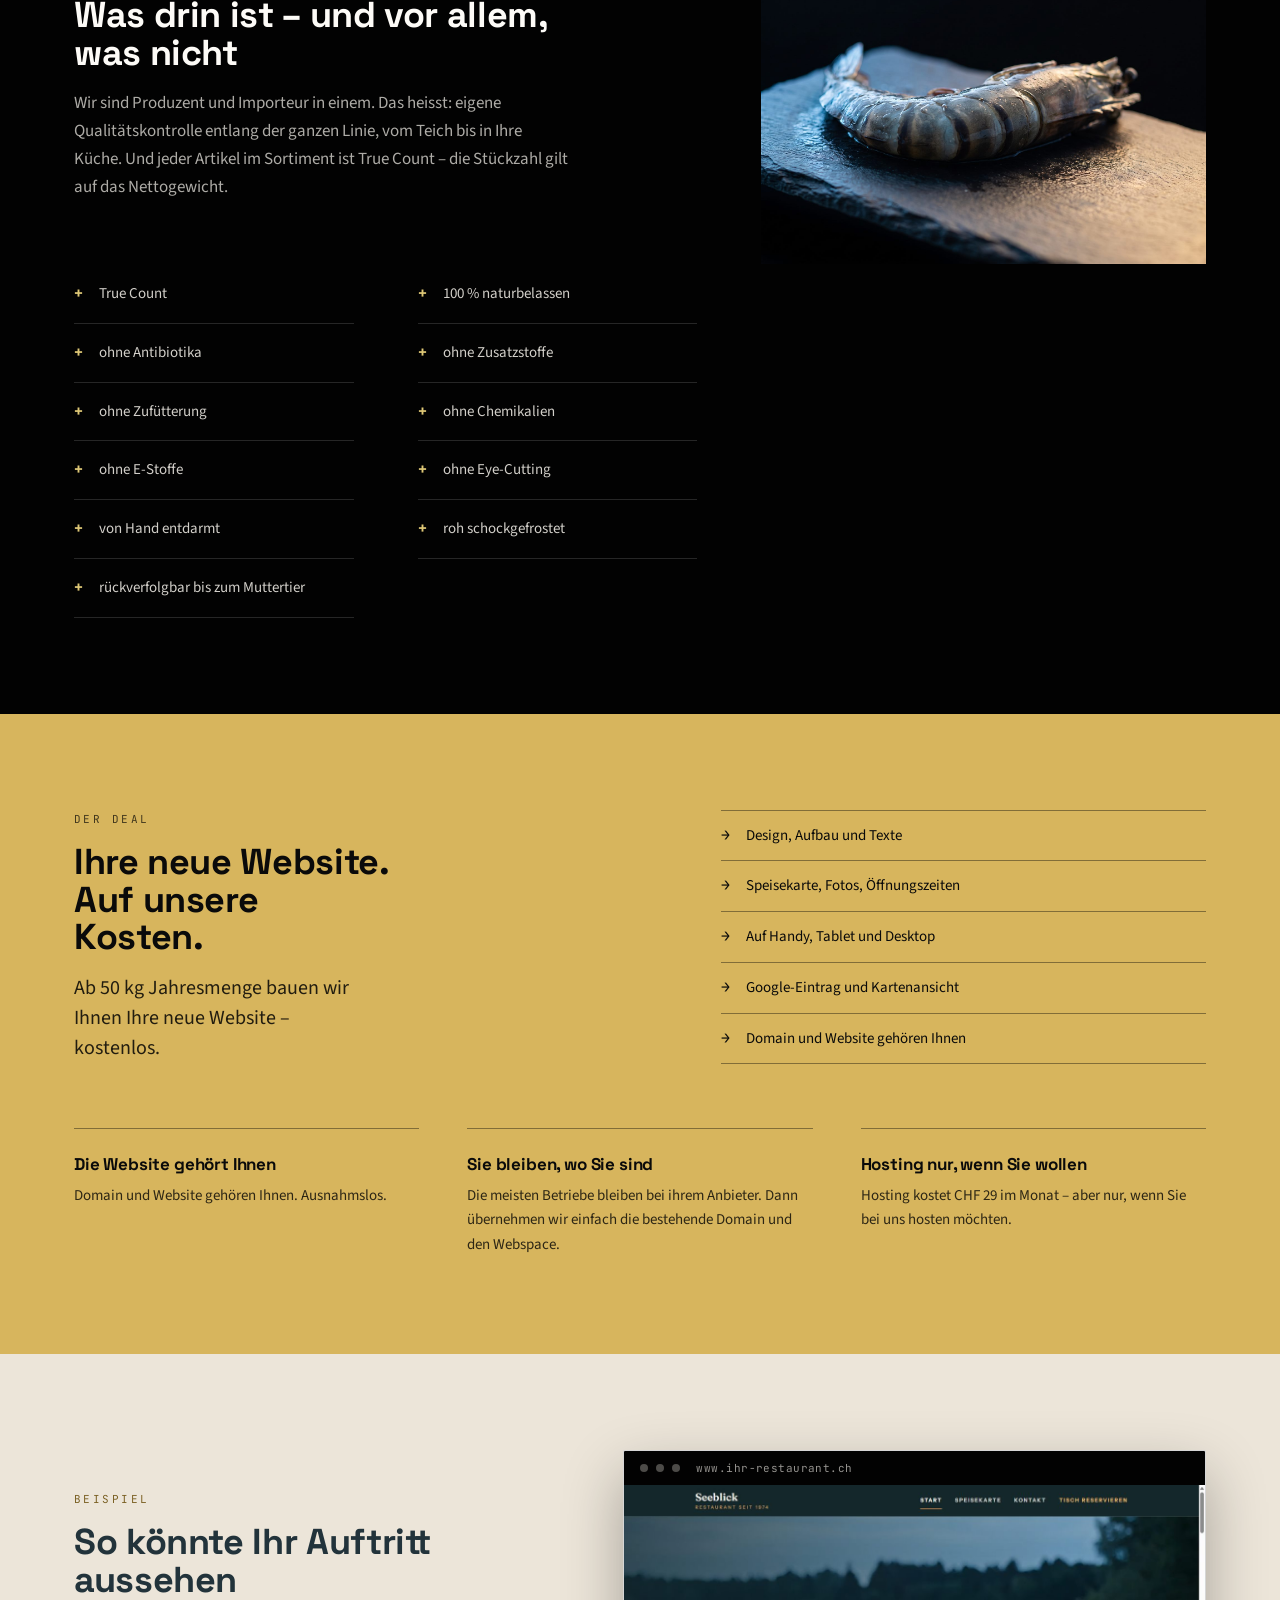
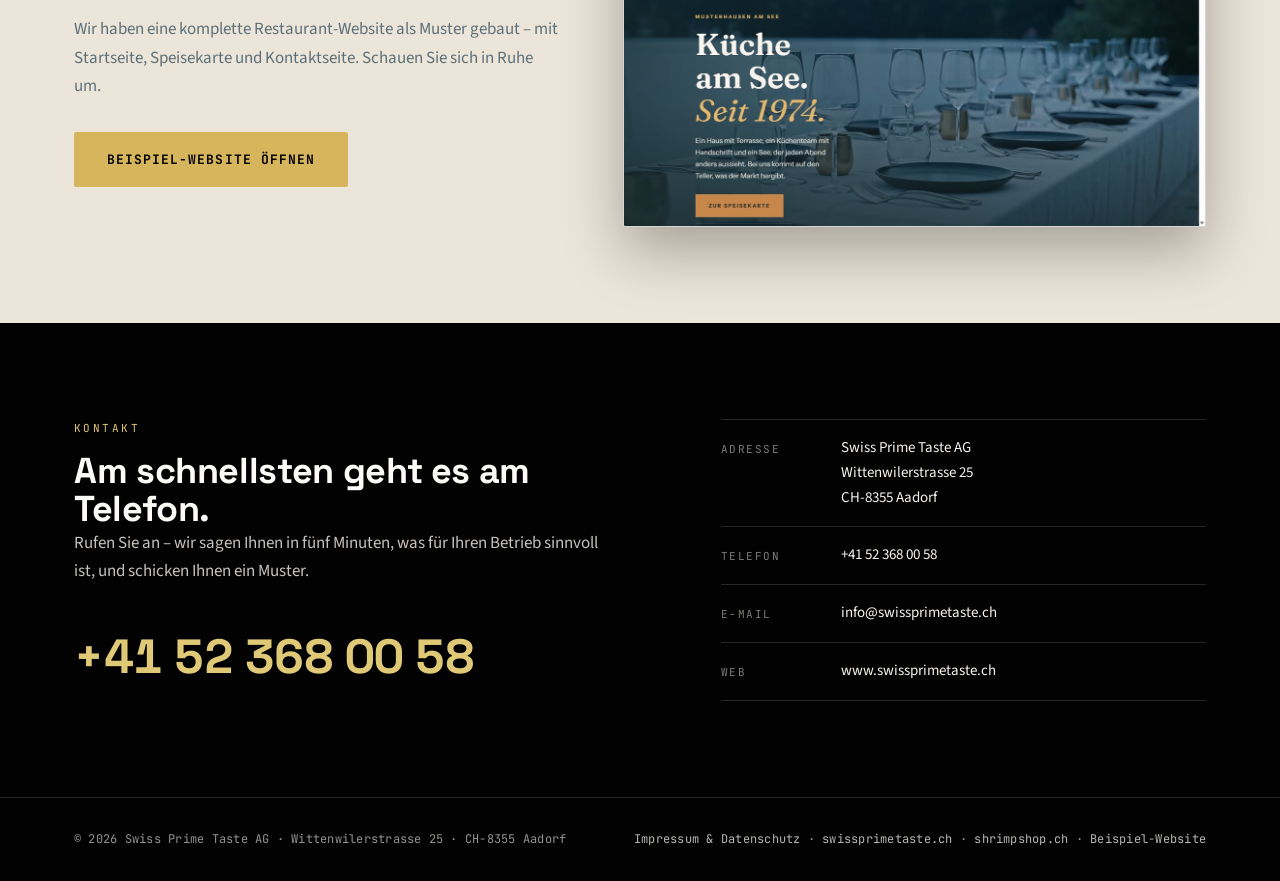
==== commit fde643b5: "Hosting-Satz raus, Empfehlung lesbarer, neue Demo-Vorschau - 'Hosting im ersten Jahr inklusive' entf" ====
--- a/public/index.html
+++ b/public/index.html
@@ -255,7 +255,6 @@
         <li>Speisekarte, Fotos, Öffnungszeiten</li>
         <li>Auf Handy, Tablet und Desktop</li>
         <li>Google-Eintrag und Kartenansicht</li>
-        <li>Hosting im ersten Jahr inklusive</li>
         <li>Domain und Website gehören Ihnen</li>
       </ul>
     </div>
@@ -272,8 +271,8 @@
       </div>
       <div class="zeig">
         <h3>Hosting nur, wenn Sie wollen</h3>
-        <p data-kondition="hosting">Hosting im ersten Jahr inklusive. Danach CHF 29 im Monat –
-           aber nur, wenn Sie bei uns hosten möchten.</p>
+        <p data-kondition="hosting">Hosting kostet CHF 29 im Monat – aber nur,
+           wenn Sie bei uns hosten möchten.</p>
       </div>
     </div>
   </div>
@@ -299,7 +298,7 @@
           <span class="browser__punkt"></span>
           <span class="browser__url">www.ihr-restaurant.ch</span>
         </div>
-        <img class="browser__bild" src="assets/img/demo-vorschau.webp" alt="Vorschau der Beispiel-Website Restaurant Seeblick" width="900" height="529">
+        <img class="browser__bild" src="assets/img/demo-vorschau.jpg" alt="Vorschau der Beispiel-Website Restaurant Seeblick" width="1200" height="705" loading="lazy">
       </div>
     </div>
   </div>
--- a/public/assets/css/style.css
+++ b/public/assets/css/style.css
@@ -271,9 +271,12 @@
   position:absolute;inset:0;width:100%;height:100%;
   object-fit:cover;opacity:.92;
 }
+/* Der gesamte Text der Empfehlung sitzt in der unteren Haelfte. Der Schleier
+   war dort zu duenn, das Foto hat unter der Schrift geflimmert. */
 .emp__haupt-schleier{
   position:absolute;inset:0;
-  background:linear-gradient(to top,rgba(2,2,2,.92) 0,rgba(2,2,2,.35) 55%,rgba(2,2,2,.15) 100%);
+  background:linear-gradient(to top,
+    rgba(2,2,2,.96) 0,rgba(2,2,2,.90) 38%,rgba(2,2,2,.55) 68%,rgba(2,2,2,.22) 100%);
 }
 .emp__haupt > :not(.emp__haupt-bild):not(.emp__haupt-schleier){position:relative}
 .emp__flagge{
